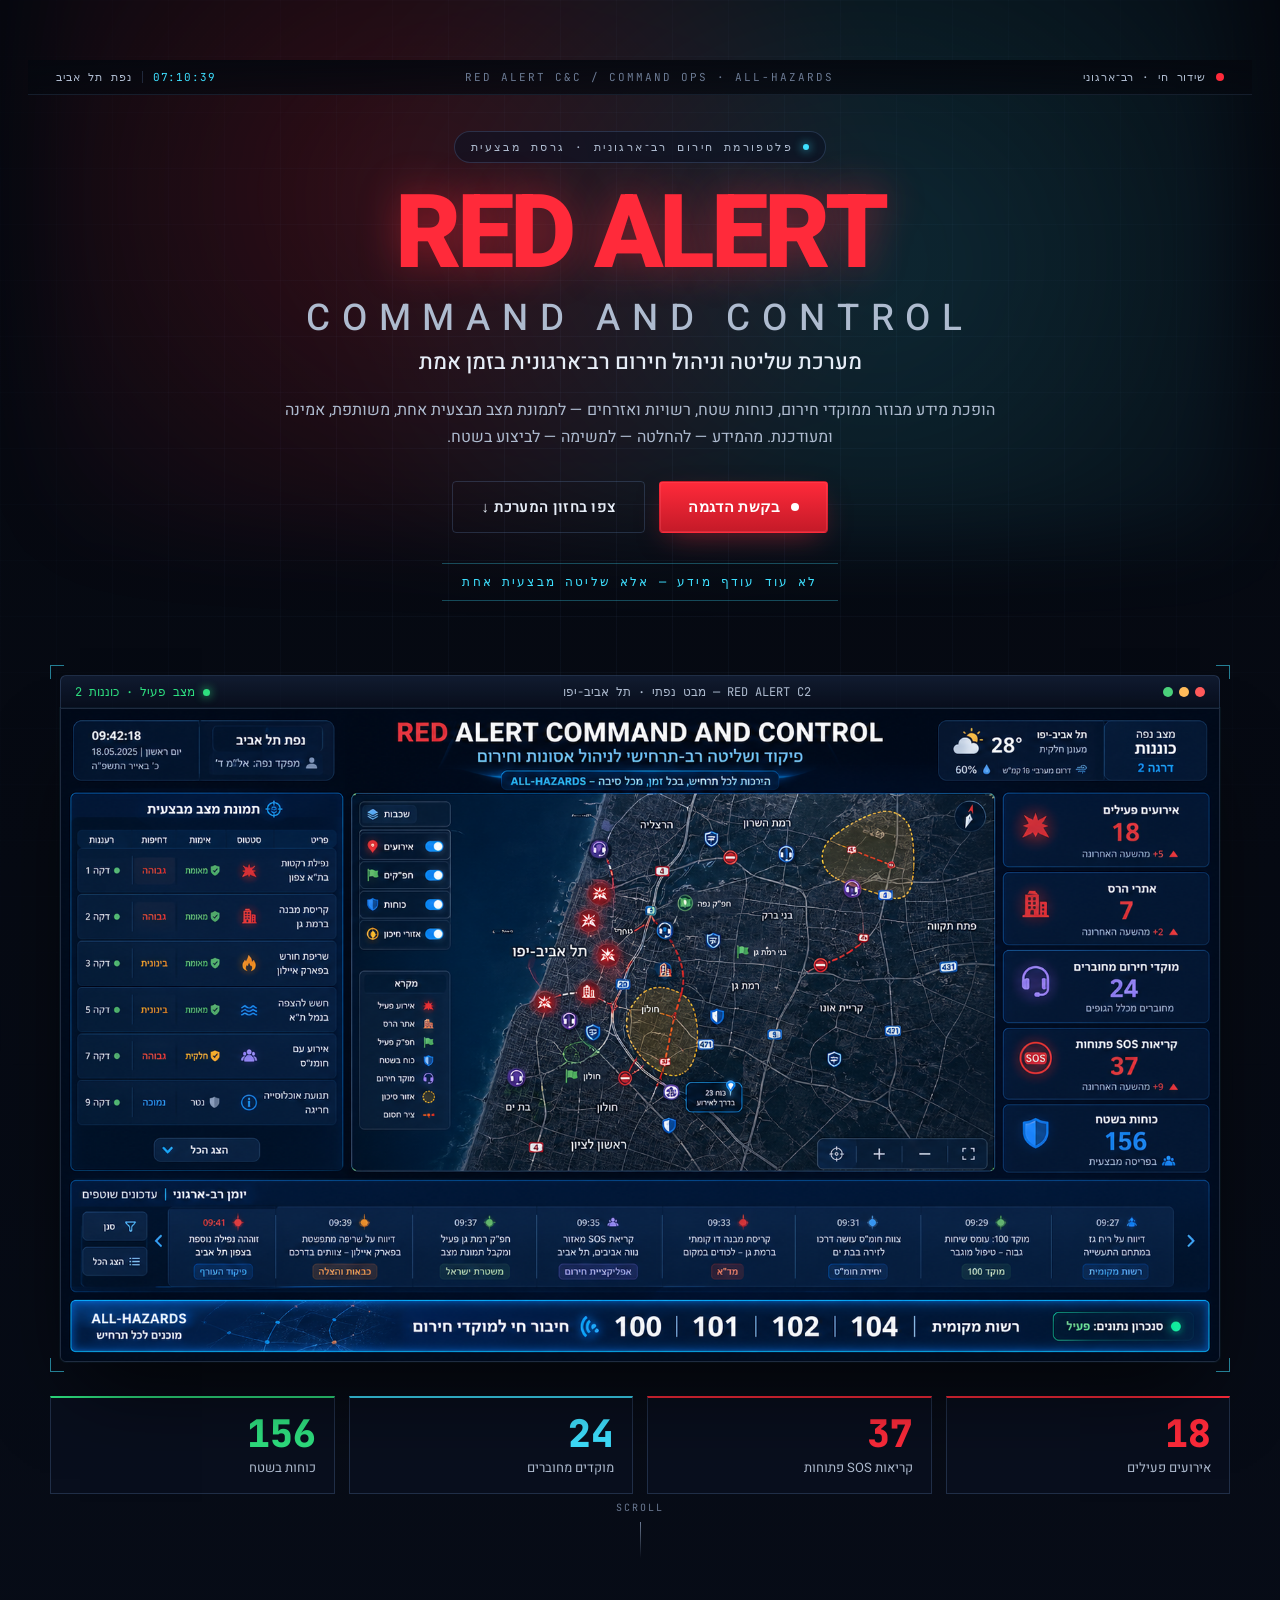
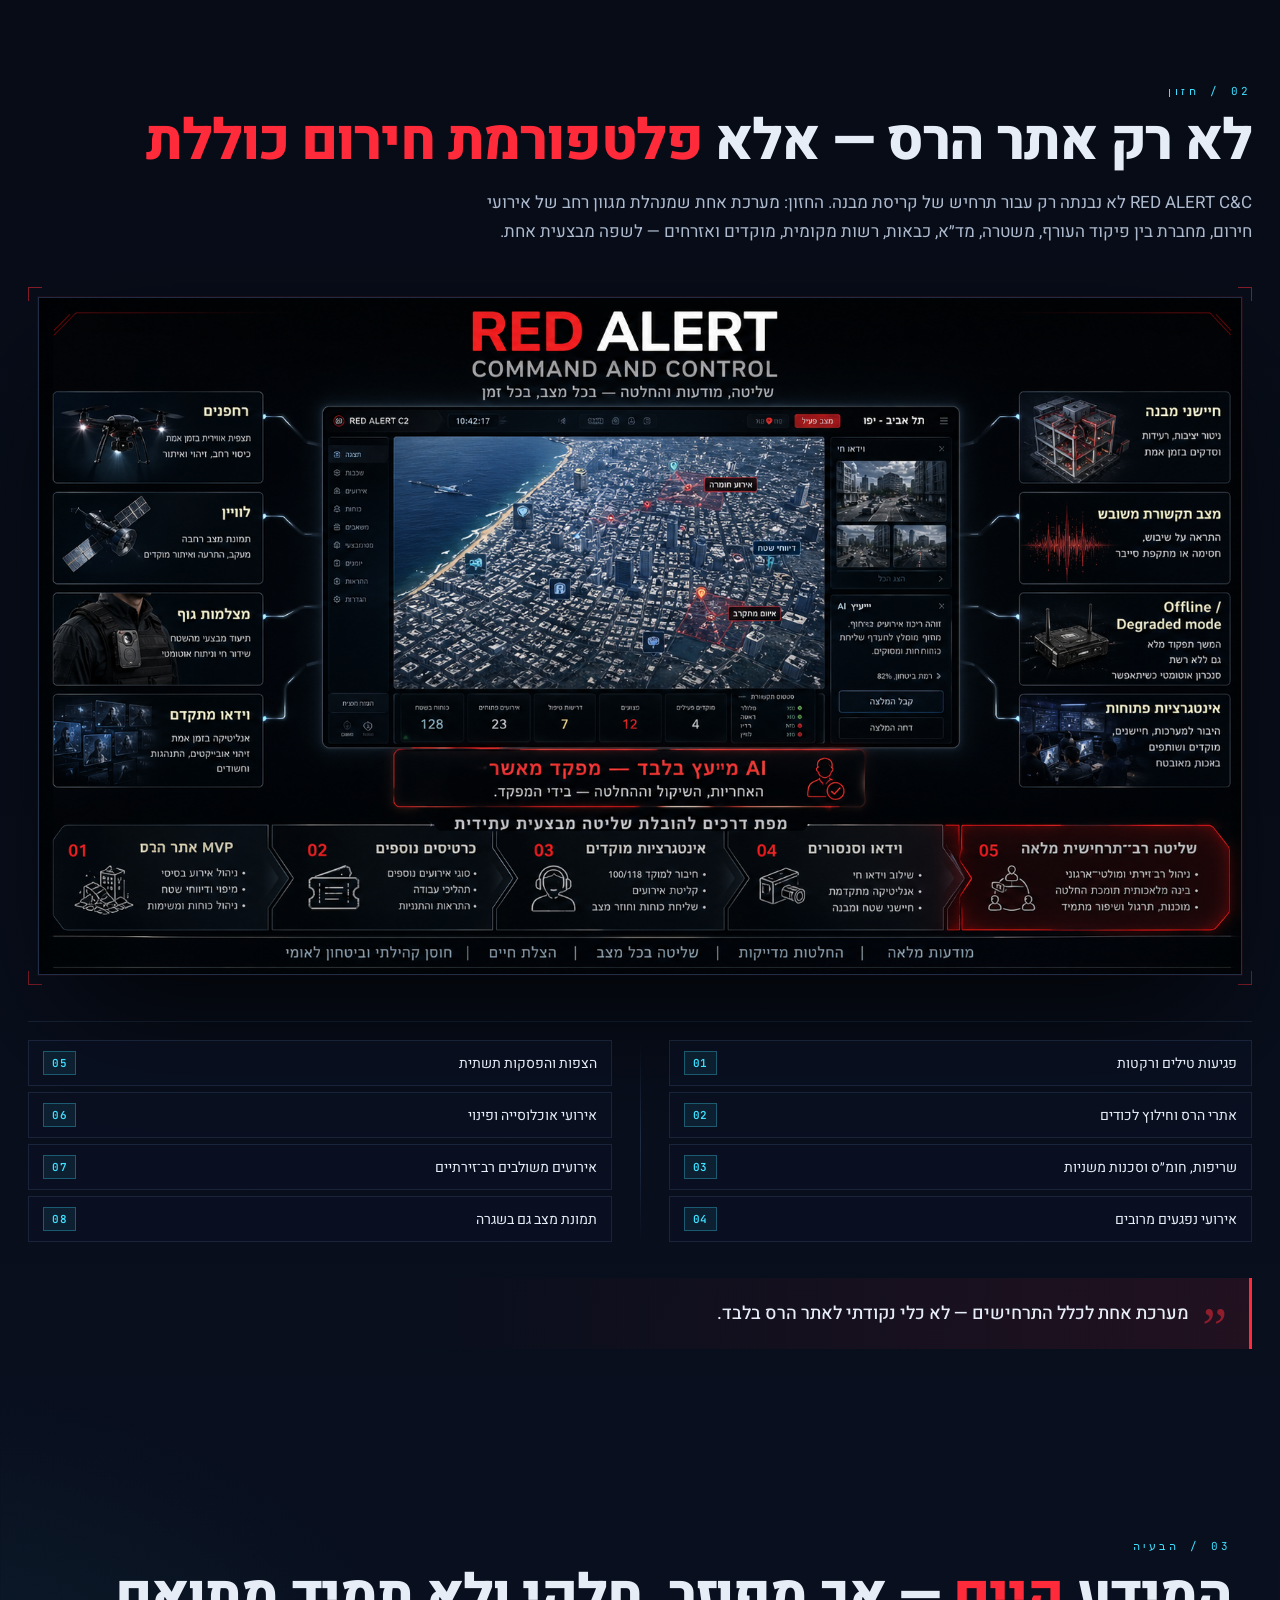
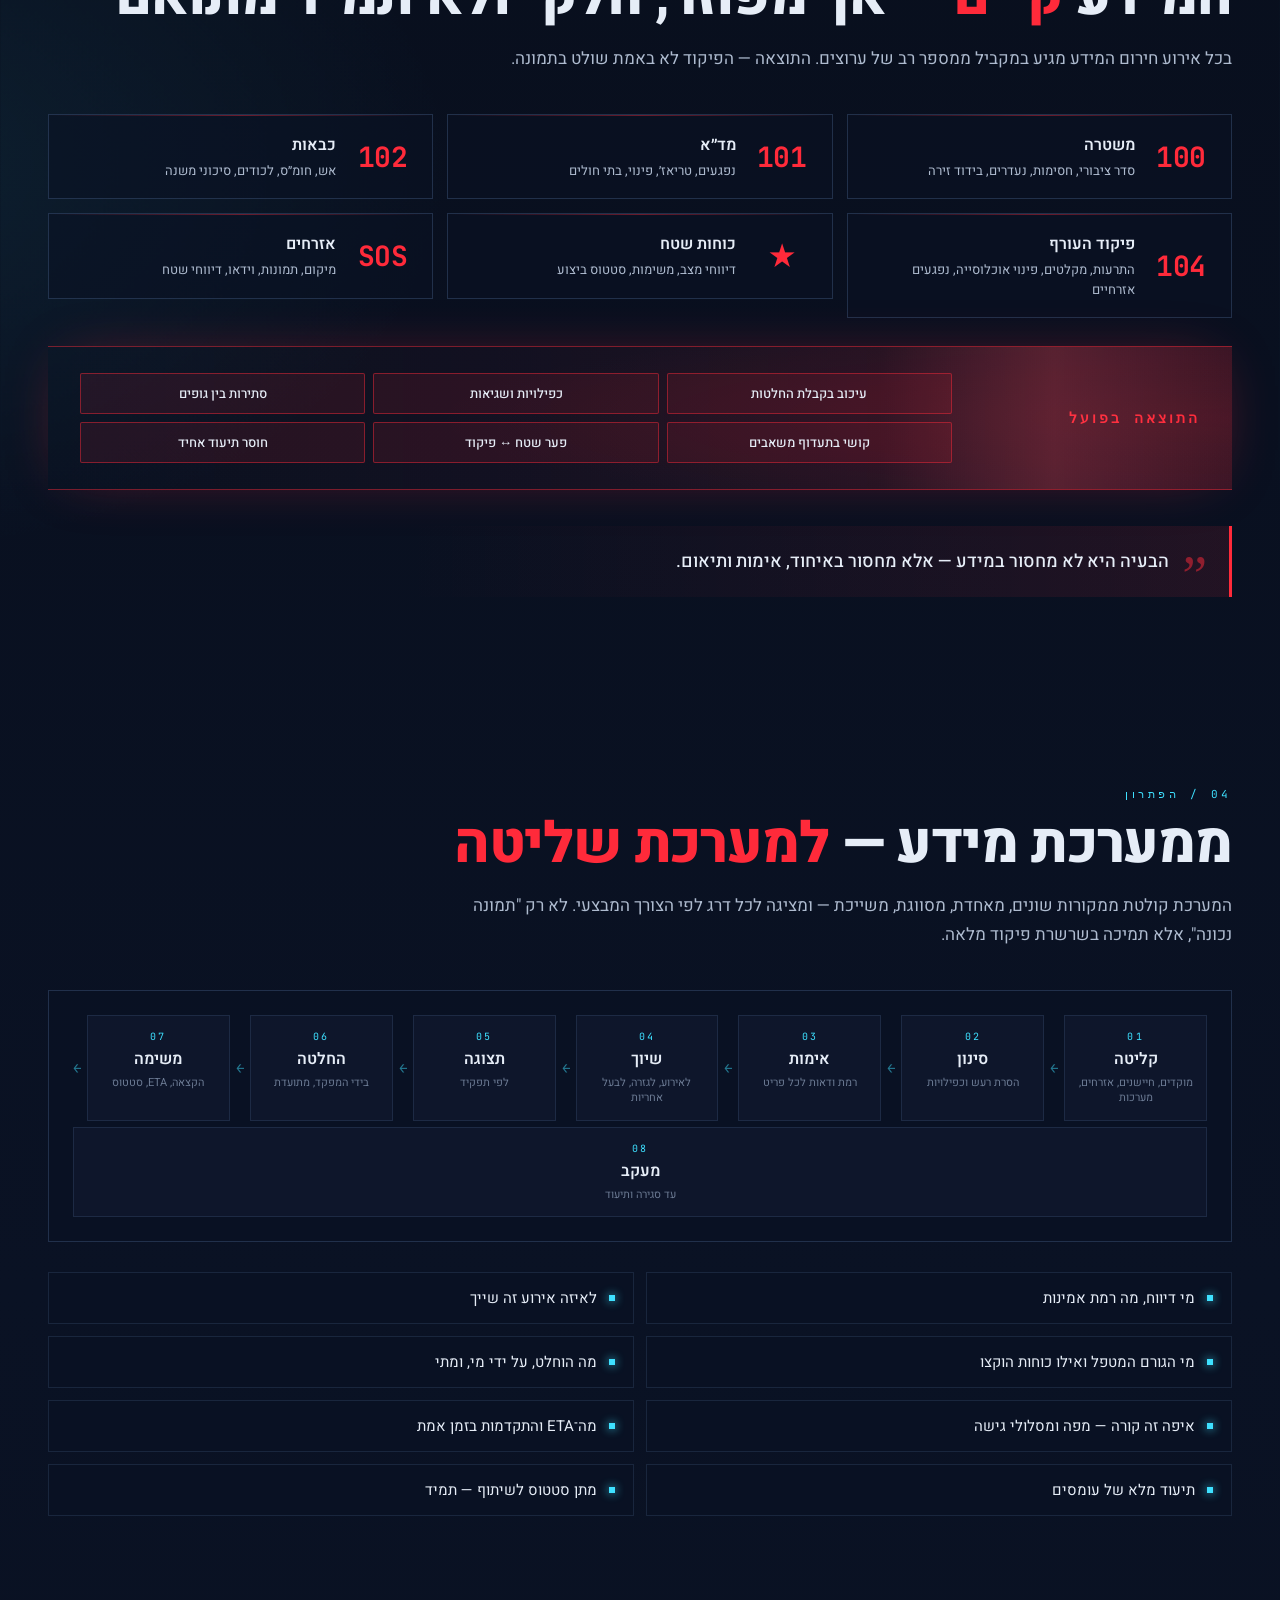
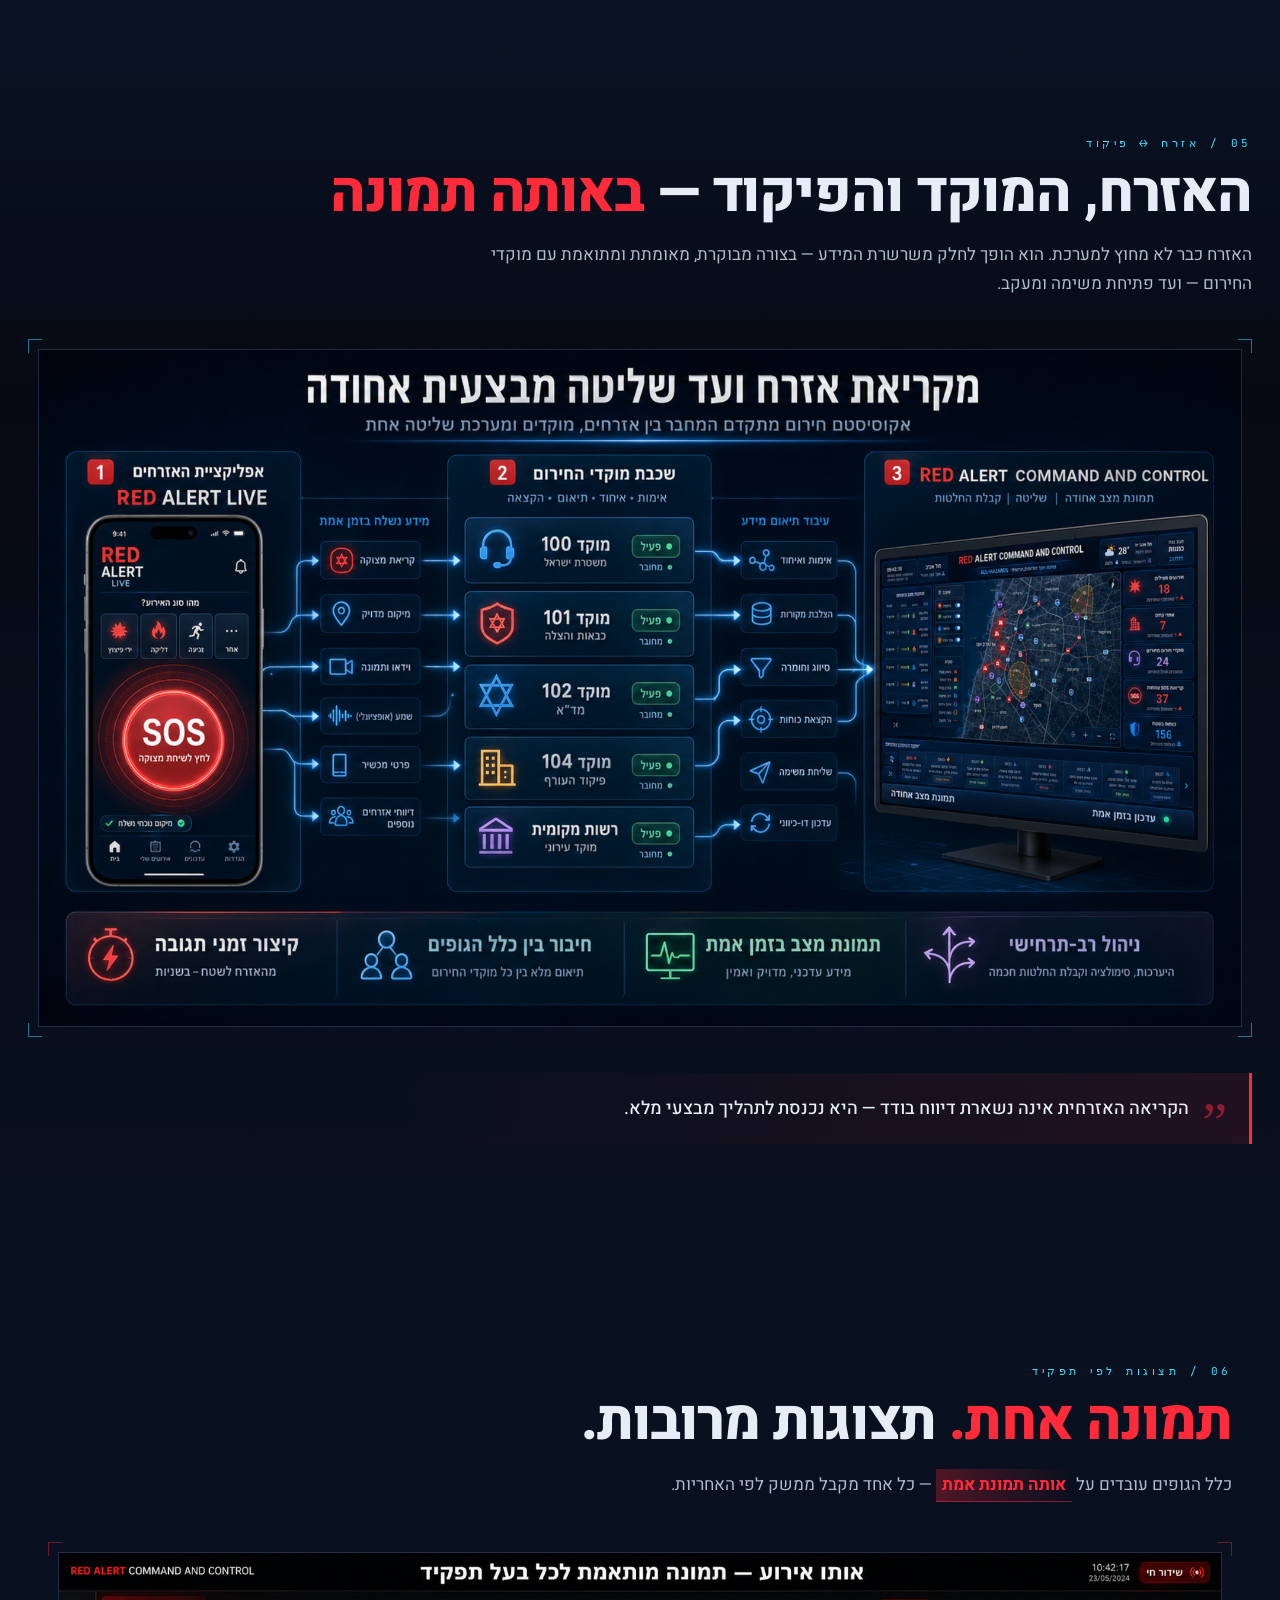
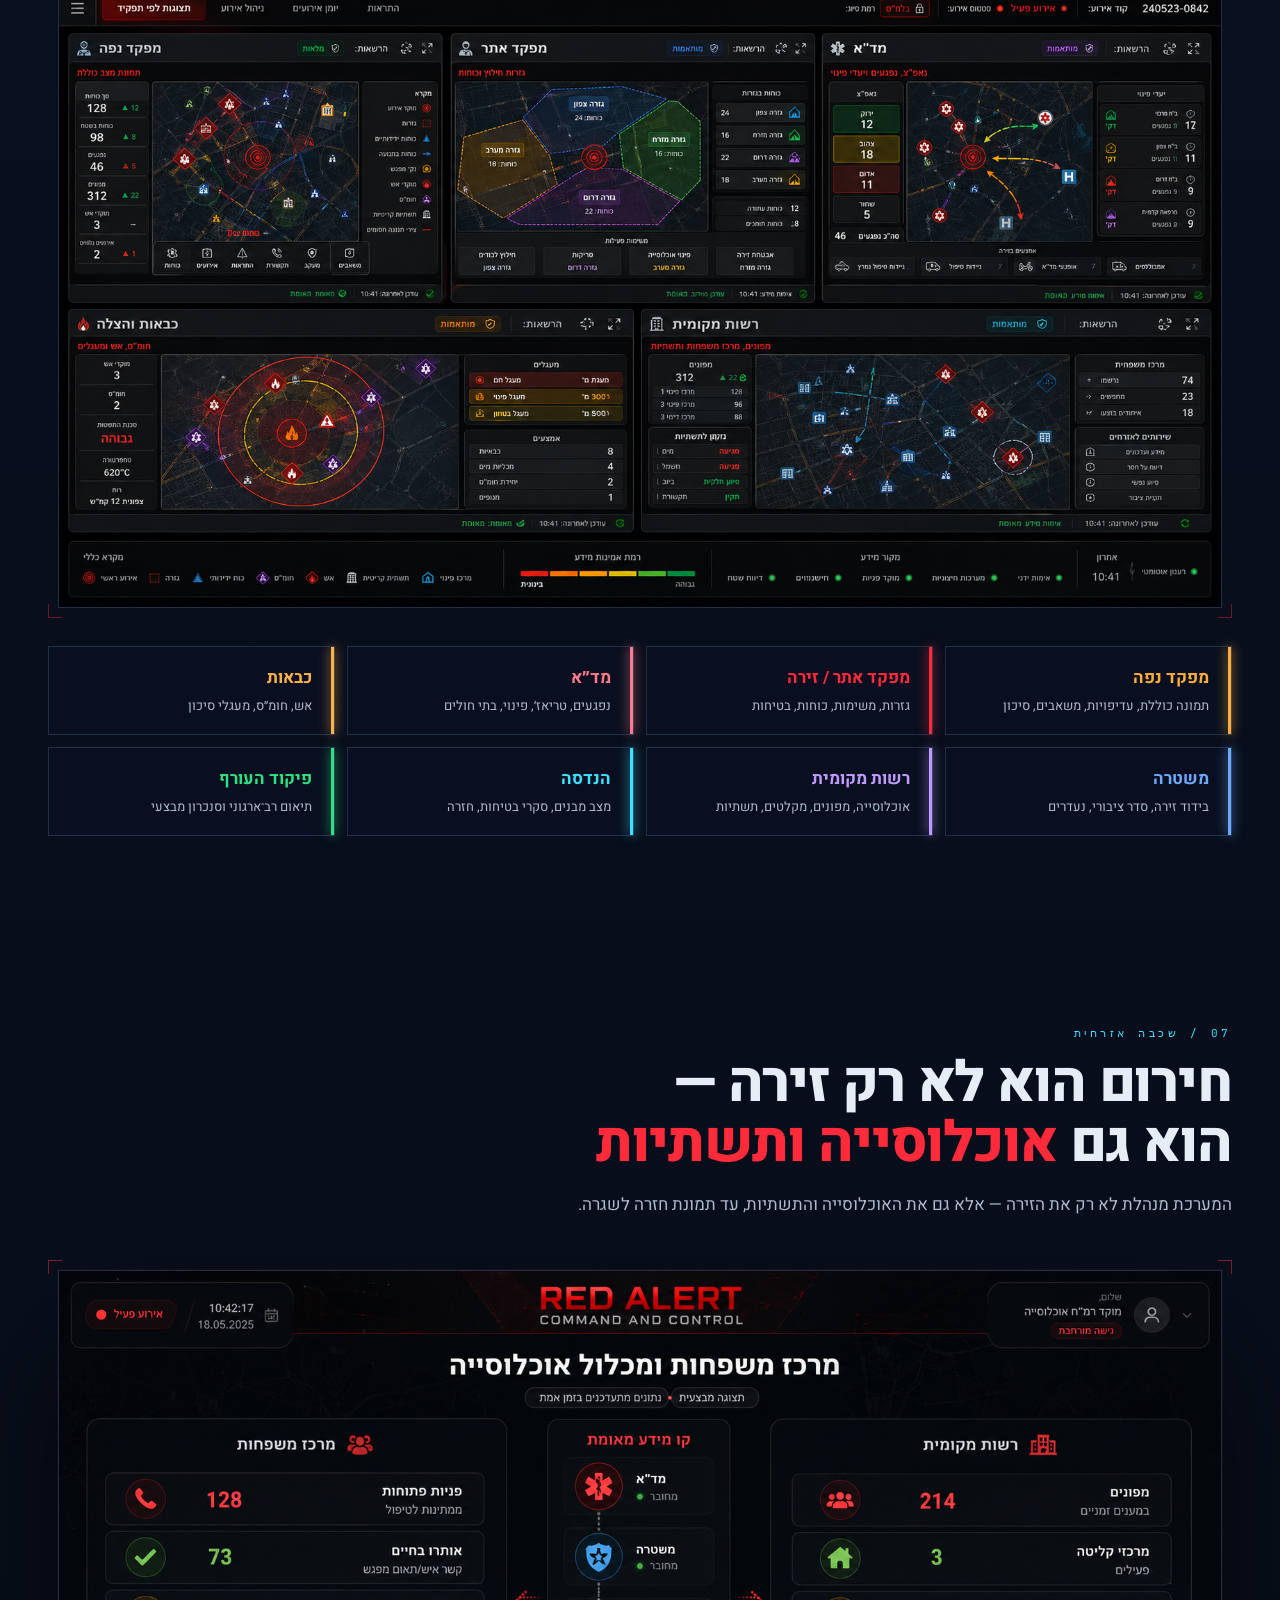
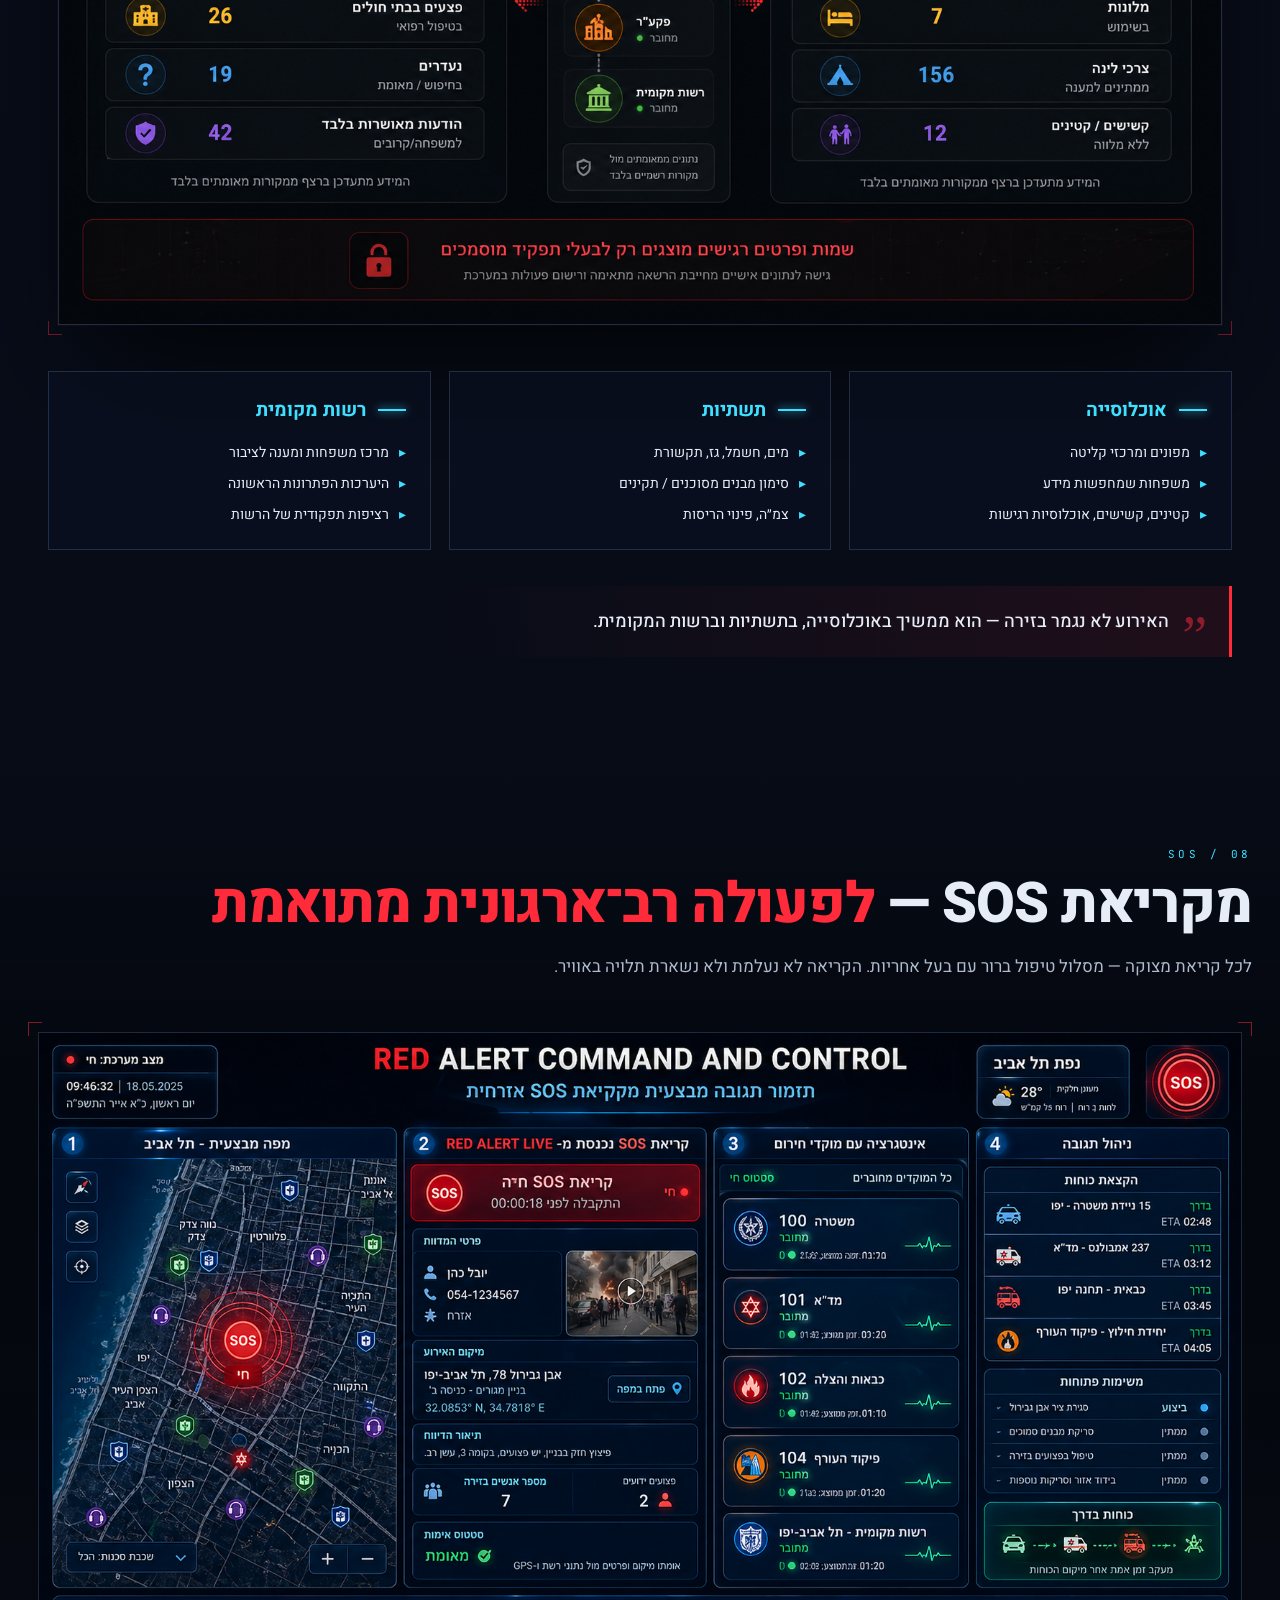
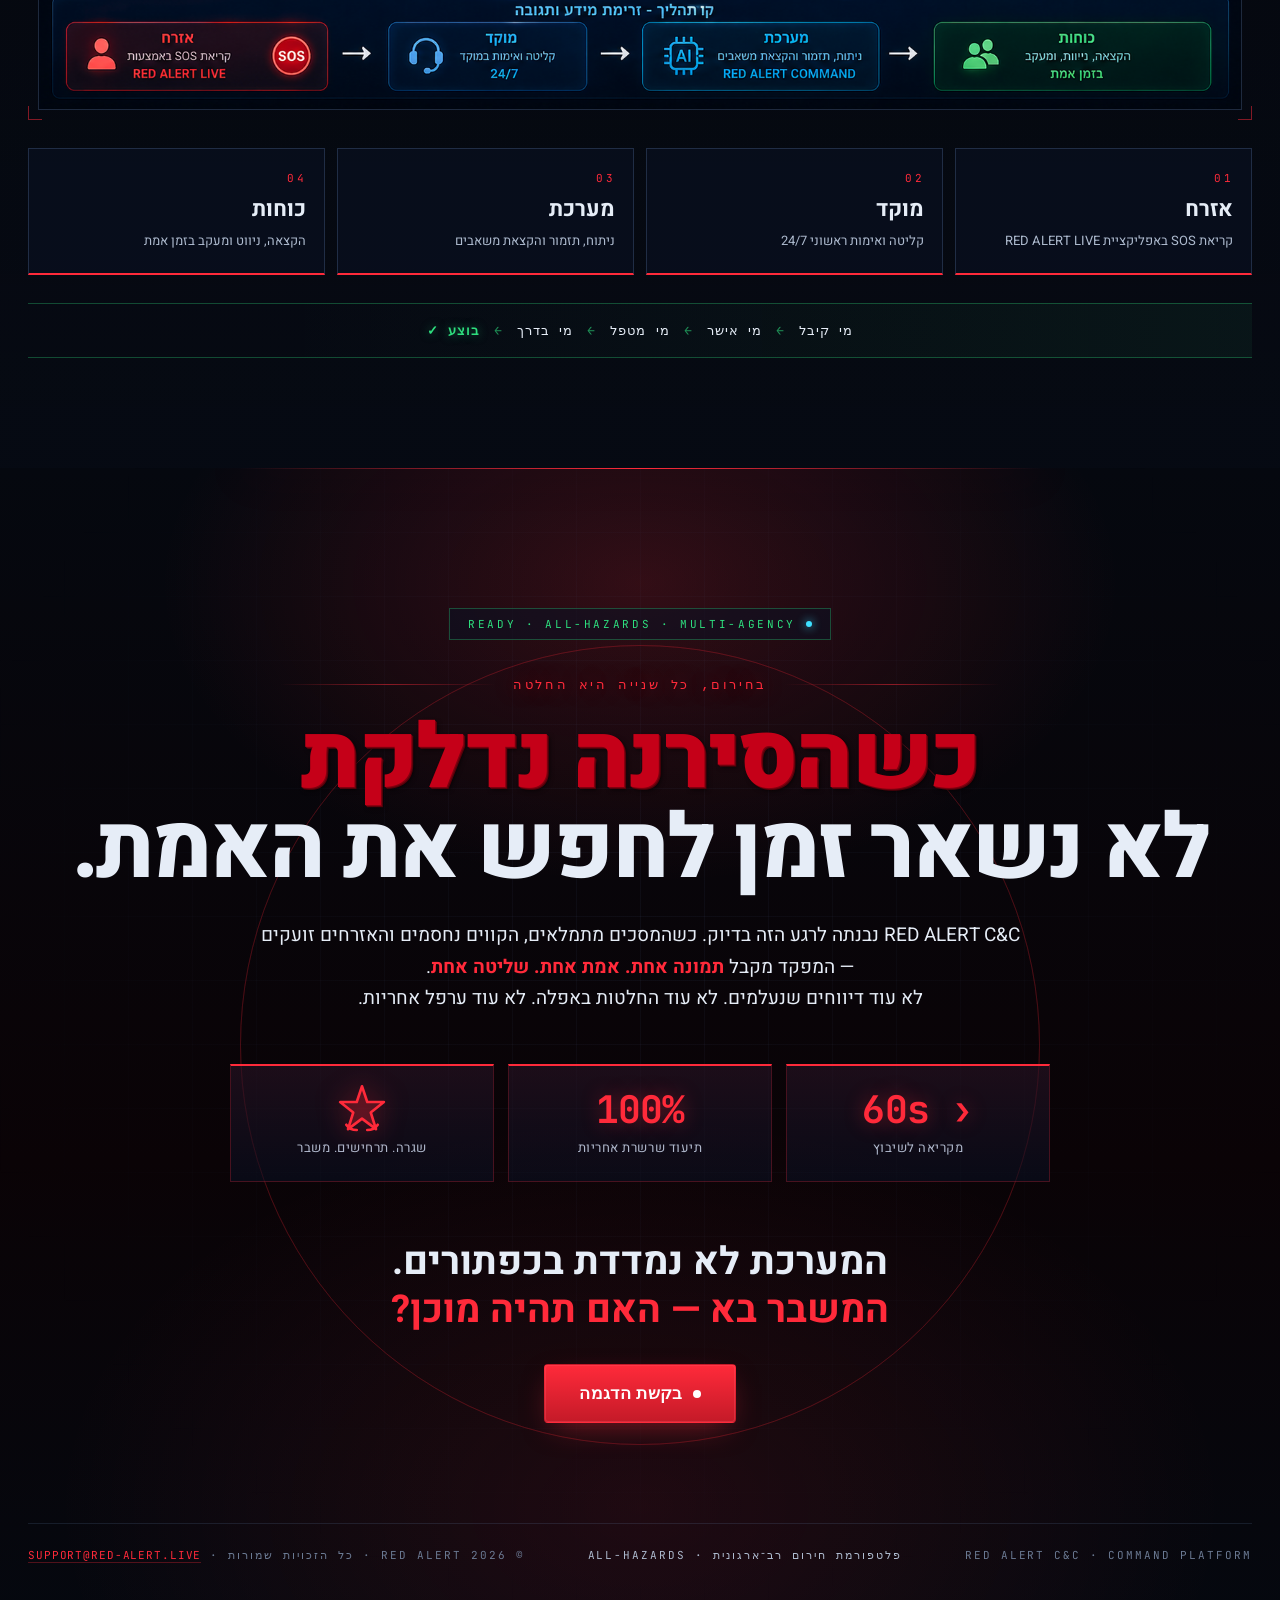
==== red-alert-c2/index.html @ 1e0aae11 "Add RED ALERT C&C landing page at /red-alert-c2/ 10-section dark/cyber landing for the multi-agency " ====
<!doctype html>
<html lang="he" dir="rtl">
<head>
  <meta charset="utf-8"/>
  <meta name="viewport" content="width=device-width, initial-scale=1"/>
  <title>RED ALERT C&C — מערכת שליטה וניהול חירום רב־ארגונית</title>

  <link rel="preconnect" href="https://fonts.googleapis.com"/>
  <link rel="preconnect" href="https://fonts.gstatic.com" crossorigin/>
  <link href="https://fonts.googleapis.com/css2?family=Heebo:wght@300;400;500;600;700;800;900&family=JetBrains+Mono:wght@400;500;600&display=swap" rel="stylesheet"/>

  <style>
    :root {
      --bg-a: #05080f;
      --bg-b: #0a1224;
      --bg-c: #0d1830;
      --ink: #e6edf7;
      --ink-2: #aebbcf;
      --ink-3: #6b7a93;
      --line: rgba(120, 160, 220, 0.14);
      --line-2: rgba(120, 160, 220, 0.22);
      --red: #ff2a3a;
      --red-soft: #ff5a6a;
      --cyan: #3ee0ff;
      --green: #2ee07f;
      --orange: #ffae3a;
      --panel: rgba(10, 18, 36, 0.55);
      --panel-2: rgba(8, 14, 28, 0.75);
    }

    * { box-sizing: border-box; }

    html, body {
      margin: 0;
      padding: 0;
      background: var(--bg-a);
      color: var(--ink);
      font-family: "Heebo", "Assistant", -apple-system, BlinkMacSystemFont, sans-serif;
      font-feature-settings: "kern" 1;
      -webkit-font-smoothing: antialiased;
      text-rendering: optimizeLegibility;
    }

    body {
      background:
        radial-gradient(1200px 700px at 80% -10%, rgba(255, 42, 58, 0.10), transparent 60%),
        radial-gradient(900px 600px at -10% 30%, rgba(62, 224, 255, 0.08), transparent 65%),
        linear-gradient(180deg, var(--bg-a), var(--bg-b) 40%, var(--bg-a));
      min-height: 100vh;
      overflow-x: hidden;
    }

    img { max-width: 100%; display: block; }
    a { color: inherit; text-decoration: none; }

    /* Reveal-on-scroll */
    .fade-in {
      opacity: 0;
      transform: translateY(18px);
      transition: opacity 700ms ease, transform 700ms cubic-bezier(.2,.7,.2,1);
      transition-delay: var(--delay, 0ms);
    }
    .fade-in.visible {
      opacity: 1;
      transform: translateY(0);
    }

    /* Corner frames */
    .corner-frame { position: relative; padding: 10px; }
    .corner-frame > .cf { position: absolute; width: 14px; height: 14px; border-style: solid; border-color: var(--cf-color, var(--cyan)); }
    .corner-frame > .cf.tr { top: 0; right: 0; border-width: 1px 1px 0 0; }
    .corner-frame > .cf.tl { top: 0; left: 0; border-width: 1px 0 0 1px; }
    .corner-frame > .cf.br { bottom: 0; right: 0; border-width: 0 1px 1px 0; }
    .corner-frame > .cf.bl { bottom: 0; left: 0; border-width: 0 0 1px 1px; }

    /* Topbar */
    .topbar {
      position: sticky;
      top: 0;
      z-index: 50;
      display: flex;
      align-items: center;
      justify-content: space-between;
      padding: 10px 28px;
      font-family: "JetBrains Mono", ui-monospace, monospace;
      font-size: 11px;
      letter-spacing: 0.08em;
      text-transform: uppercase;
      color: var(--ink-2);
      background: linear-gradient(180deg, rgba(5, 8, 15, 0.92), rgba(5, 8, 15, 0.7));
      border-bottom: 1px solid var(--line);
      backdrop-filter: blur(8px);
    }
    .topbar-left, .topbar-right { display: flex; align-items: center; gap: 10px; }
    .topbar-mid { color: var(--ink-3); letter-spacing: 0.18em; }
    .topbar-pulse {
      width: 8px; height: 8px; border-radius: 50%;
      background: var(--red);
      box-shadow: 0 0 0 0 rgba(255, 42, 58, 0.7);
      animation: pulse 1.6s infinite;
    }
    .sep { width: 1px; height: 12px; background: var(--line-2); display: inline-block; }
    @keyframes pulse {
      0%   { box-shadow: 0 0 0 0 rgba(255, 42, 58, 0.7); }
      70%  { box-shadow: 0 0 0 10px rgba(255, 42, 58, 0); }
      100% { box-shadow: 0 0 0 0 rgba(255, 42, 58, 0); }
    }

    /* Hero */
    .hero {
      position: relative;
      padding: 60px 28px 80px;
      overflow: hidden;
      isolation: isolate;
    }
    .hero-grid {
      position: absolute; inset: 0;
      background-image:
        linear-gradient(rgba(120,160,220,0.06) 1px, transparent 1px),
        linear-gradient(90deg, rgba(120,160,220,0.06) 1px, transparent 1px);
      background-size: 56px 56px;
      mask-image: radial-gradient(circle at 50% 30%, black, transparent 70%);
      -webkit-mask-image: radial-gradient(circle at 50% 30%, black, transparent 70%);
      z-index: -1;
    }
    .hero-glow {
      position: absolute;
      top: -10%; left: 50%; transform: translateX(-50%);
      width: 1200px; height: 700px;
      background:
        radial-gradient(circle at 30% 50%, rgba(255, 42, 58, 0.18), transparent 55%),
        radial-gradient(circle at 70% 60%, rgba(62, 224, 255, 0.15), transparent 60%);
      filter: blur(40px);
      z-index: -1;
      pointer-events: none;
    }
    .hero-inner {
      max-width: 1240px;
      margin: 0 auto;
      text-align: center;
      padding-top: 36px;
    }

    .eyebrow {
      display: inline-flex; align-items: center; gap: 10px;
      font-family: "JetBrains Mono", monospace;
      font-size: 11px;
      letter-spacing: 0.22em;
      text-transform: uppercase;
      color: var(--ink-2);
      background: var(--panel);
      border: 1px solid var(--line-2);
      border-radius: 999px;
      padding: 8px 16px;
    }
    .eyebrow-dot {
      width: 6px; height: 6px; border-radius: 50%;
      background: var(--cyan);
      box-shadow: 0 0 10px var(--cyan);
    }

    .hero-title {
      font-size: clamp(48px, 8vw, 116px);
      line-height: 0.98;
      font-weight: 800;
      letter-spacing: -0.02em;
      margin: 22px 0 10px;
      font-family: "Heebo", sans-serif;
    }
    .hero-title-red {
      color: var(--red);
      text-shadow: 0 0 40px rgba(255, 42, 58, 0.45);
      letter-spacing: -0.04em;
    }
    .hero-title-line {
      display: block;
      font-size: 0.36em;
      letter-spacing: 0.32em;
      font-weight: 500;
      color: var(--ink-2);
      margin-top: 16px;
    }

    .hero-sub {
      font-size: clamp(18px, 1.7vw, 26px);
      color: var(--ink);
      font-weight: 500;
      margin: 8px auto 0;
      max-width: 820px;
      line-height: 1.45;
    }
    .hero-lede {
      font-size: 16px;
      color: var(--ink-2);
      margin: 18px auto 0;
      max-width: 760px;
      line-height: 1.7;
    }

    .hero-cta { display: flex; gap: 14px; justify-content: center; margin-top: 30px; flex-wrap: wrap; }

    .btn {
      position: relative;
      display: inline-flex;
      align-items: center;
      gap: 10px;
      padding: 14px 28px;
      border-radius: 4px;
      font-weight: 600;
      font-size: 15px;
      letter-spacing: 0.02em;
      cursor: pointer;
      transition: transform .15s ease, box-shadow .2s ease, background .2s;
      border: 1px solid transparent;
      overflow: hidden;
    }
    .btn:hover { transform: translateY(-1px); }
    .btn-lg { padding: 18px 34px; font-size: 17px; }

    .btn-red {
      background: linear-gradient(180deg, var(--red), #c41a28);
      color: white;
      box-shadow: 0 0 0 1px rgba(255,90,106,0.3) inset, 0 10px 30px -10px rgba(255,42,58,0.5);
    }
    .btn-red:hover { box-shadow: 0 0 0 1px rgba(255,90,106,0.5) inset, 0 16px 40px -10px rgba(255,42,58,0.7); }
    .btn-pulse {
      width: 8px; height: 8px; border-radius: 50%;
      background: white;
      box-shadow: 0 0 0 0 rgba(255, 255, 255, 0.7);
      animation: pulse-w 1.6s infinite;
    }
    @keyframes pulse-w {
      0%   { box-shadow: 0 0 0 0 rgba(255,255,255,0.7); }
      70%  { box-shadow: 0 0 0 8px rgba(255,255,255,0); }
      100% { box-shadow: 0 0 0 0 rgba(255,255,255,0); }
    }

    .btn-ghost { background: transparent; color: var(--ink); border-color: var(--line-2); }
    .btn-ghost:hover { background: rgba(120,160,220,0.06); }

    .hero-tag {
      margin: 30px auto 0;
      display: inline-block;
      font-family: "JetBrains Mono", monospace;
      font-size: 12px;
      letter-spacing: 0.18em;
      text-transform: uppercase;
      color: var(--cyan);
      border-top: 1px solid rgba(62,224,255,0.3);
      border-bottom: 1px solid rgba(62,224,255,0.3);
      padding: 10px 20px;
    }

    .hero-mock { margin: 64px auto 0; max-width: 1180px; }
    .hero-mock-chrome {
      display: flex; align-items: center; gap: 16px;
      padding: 8px 14px;
      background: linear-gradient(180deg, rgba(20,32,56,0.8), rgba(10,18,36,0.6));
      border: 1px solid var(--line-2);
      border-bottom: none;
      border-radius: 6px 6px 0 0;
      font-family: "JetBrains Mono", monospace;
      font-size: 12px;
      color: var(--ink-2);
    }
    .chrome-dots { display: flex; gap: 6px; }
    .chrome-dots i { width: 10px; height: 10px; border-radius: 50%; background: rgba(255,255,255,0.15); display: block; }
    .chrome-dots i:first-child { background: #ff5a5a; }
    .chrome-dots i:nth-child(2) { background: #ffbb5a; }
    .chrome-dots i:last-child { background: #4ad07a; }
    .chrome-title { flex: 1; }
    .chrome-status {
      display: inline-flex; align-items: center; gap: 8px;
      color: var(--green);
    }
    .chrome-status .status-dot {
      width: 7px; height: 7px; border-radius: 50%;
      background: var(--green);
      box-shadow: 0 0 10px var(--green);
    }

    .hero-mock-img {
      width: 100%;
      display: block;
      border: 1px solid var(--line-2);
      border-radius: 0 0 6px 6px;
      box-shadow: 0 40px 80px -20px rgba(0,0,0,0.7), 0 0 0 1px rgba(62,224,255,0.05);
    }

    .hero-stats {
      margin-top: 24px;
      display: grid;
      grid-template-columns: repeat(4, 1fr);
      gap: 14px;
    }
    .stat {
      background: var(--panel);
      border: 1px solid var(--line-2);
      border-top: 2px solid var(--c);
      padding: 16px 18px;
      text-align: right;
    }
    .stat-n {
      font-size: 38px;
      font-weight: 800;
      color: var(--c);
      line-height: 1;
      font-family: "JetBrains Mono", monospace;
    }
    .stat-l { font-size: 13px; color: var(--ink-2); margin-top: 6px; }

    .scroll-cue {
      position: absolute; bottom: 16px; left: 50%; transform: translateX(-50%);
      display: flex; flex-direction: column; align-items: center; gap: 8px;
      font-family: "JetBrains Mono", monospace;
      font-size: 10px;
      color: var(--ink-3);
      letter-spacing: 0.2em;
      text-transform: uppercase;
    }
    .scroll-cue-line {
      width: 1px; height: 36px;
      background: linear-gradient(180deg, var(--ink-3), transparent);
      animation: line-pulse 2s ease infinite;
    }
    @keyframes line-pulse {
      0%, 100% { opacity: 0.3; }
      50% { opacity: 1; }
    }

    /* Sections */
    .section {
      position: relative;
      padding: 110px 28px;
      max-width: 1240px;
      margin: 0 auto;
    }
    .section-tight { padding: 80px 28px; }
    .section-dark {
      background: linear-gradient(180deg, transparent, rgba(0,0,0,0.4) 30%, transparent);
      max-width: none;
      padding-left: max(28px, calc((100vw - 1240px) / 2));
      padding-right: max(28px, calc((100vw - 1240px) / 2));
    }

    .section-num {
      font-family: "JetBrains Mono", monospace;
      font-size: 11px;
      letter-spacing: 0.32em;
      text-transform: uppercase;
      color: var(--cyan);
      margin-bottom: 14px;
    }
    .section-title {
      font-size: clamp(32px, 4.4vw, 60px);
      line-height: 1.05;
      font-weight: 800;
      letter-spacing: -0.02em;
      margin: 0 0 18px;
      text-wrap: balance;
    }
    .hl-red { color: var(--red); }
    .hl-cyan { color: var(--cyan); }

    .hl-sweep {
      position: relative;
      display: inline-block;
      font-weight: 700;
      color: var(--red);
      padding: 2px 6px;
      isolation: isolate;
    }
    .hl-sweep::before {
      content: "";
      position: absolute;
      inset: 0;
      background: linear-gradient(90deg,
        rgba(255,42,58,0) 0%,
        rgba(255,42,58,0.18) 30%,
        rgba(255,42,58,0.32) 50%,
        rgba(255,42,58,0.18) 70%,
        rgba(255,42,58,0) 100%);
      background-size: 220% 100%;
      background-position: 100% 0;
      animation: hl-sweep 3.6s ease-in-out infinite;
      z-index: -1;
      border-bottom: 1px solid rgba(255,42,58,0.5);
    }
    @keyframes hl-sweep {
      0%   { background-position: 100% 0; }
      50%  { background-position: -100% 0; }
      100% { background-position: 100% 0; }
    }

    .section-lede {
      font-size: 17px;
      color: var(--ink-2);
      line-height: 1.7;
      max-width: 780px;
      margin: 0 0 40px;
    }
    .section-lede-oneline {
      max-width: none;
      white-space: nowrap;
      overflow: hidden;
      text-overflow: ellipsis;
      font-size: clamp(13px, 1.5vw, 17px);
    }

    /* Quote bar */
    .quote-bar {
      margin-top: 36px;
      padding: 22px 60px 22px 28px;
      background: linear-gradient(-90deg, rgba(255,42,58,0.10), transparent 70%);
      border-right: 3px solid var(--red);
      font-size: 18px;
      line-height: 1.5;
      color: var(--ink);
      font-weight: 500;
      position: relative;
      text-wrap: balance;
    }
    .quote-mark {
      position: absolute;
      right: 22px;
      top: 8px;
      font-size: 56px;
      color: var(--red);
      opacity: 0.5;
      font-family: serif;
    }

    /* Vision */
    .section-vision { max-width: 1480px; }
    .vision-hero { margin: 16px auto 36px; }
    .vision-hero-img {
      width: 100%;
      display: block;
      box-shadow: 0 60px 120px -30px rgba(0,0,0,0.85), 0 0 0 1px rgba(255,42,58,0.08);
    }
    .vision-below {
      display: grid;
      grid-template-columns: 1fr 1px 1fr;
      gap: 14px 28px;
      margin-top: 20px;
      padding: 18px 0 0;
      border-top: 1px solid var(--line);
    }
    .vision-below-col { display: flex; flex-direction: column; gap: 6px; }
    .vision-below-divider {
      background: linear-gradient(180deg, transparent, var(--line-2), transparent);
      width: 1px;
    }
    @media (max-width: 720px) {
      .vision-below { grid-template-columns: 1fr; }
      .vision-below-divider { display: none; }
    }
    .vision-row {
      display: flex; align-items: center; gap: 12px;
      padding: 10px 14px;
      background: var(--panel);
      border: 1px solid var(--line);
      transition: border-color .2s, background .2s;
      flex-direction: row-reverse;
      position: relative;
    }
    .vision-row:hover { border-color: rgba(62,224,255,0.35); background: rgba(62,224,255,0.04); }
    .vision-row-num {
      font-family: "JetBrains Mono", monospace;
      font-size: 11px;
      font-weight: 600;
      color: var(--cyan);
      letter-spacing: 0.06em;
      background: rgba(62,224,255,0.08);
      border: 1px solid rgba(62,224,255,0.3);
      padding: 4px 8px;
      min-width: 32px;
      text-align: center;
      flex-shrink: 0;
    }
    .vision-row-text {
      font-size: 14px; color: var(--ink);
      flex: 1;
      text-align: right;
      line-height: 1.4;
    }

    .responsive-img {
      width: 100%; display: block;
      border: 1px solid var(--line-2);
      filter: saturate(1.05);
    }

    /* Problem */
    .problem-grid {
      display: grid;
      grid-template-columns: repeat(3, 1fr);
      gap: 14px;
      margin-bottom: 28px;
    }
    .channel-card {
      position: relative;
      display: flex; align-items: center; gap: 16px;
      padding: 18px 20px;
      background: var(--panel);
      border: 1px solid var(--line-2);
      overflow: hidden;
    }
    .channel-num {
      font-family: "JetBrains Mono", monospace;
      font-size: 28px;
      font-weight: 700;
      color: var(--red);
      min-width: 60px;
      text-align: center;
      letter-spacing: -0.02em;
    }
    .channel-meta { flex: 1; }
    .channel-t { font-weight: 600; font-size: 16px; }
    .channel-d { font-size: 13px; color: var(--ink-2); margin-top: 4px; line-height: 1.5; }
    .channel-bar {
      position: absolute;
      inset: 0 0 auto 0;
      height: 1px;
      background: linear-gradient(90deg, transparent, var(--red), transparent);
      opacity: 0.4;
    }

    .pain-strip {
      display: grid;
      grid-template-columns: minmax(180px, 220px) 1fr;
      align-items: center;
      gap: 28px;
      padding: 26px 32px;
      background:
        linear-gradient(-90deg, rgba(255,42,58,0.18), rgba(255,42,58,0.04) 60%, transparent),
        radial-gradient(800px 100px at 100% 50%, rgba(255,42,58,0.10), transparent);
      border-top: 1px solid rgba(255,42,58,0.45);
      border-bottom: 1px solid rgba(255,42,58,0.45);
      position: relative;
      overflow: hidden;
      box-shadow: 0 0 60px -20px rgba(255,42,58,0.4);
    }
    @media (max-width: 720px) {
      .pain-strip { grid-template-columns: 1fr; gap: 14px; padding: 20px; }
    }
    .pain-strip::before {
      content: "";
      position: absolute;
      top: 0; bottom: 0;
      width: 30%;
      background: linear-gradient(90deg, transparent, rgba(255,90,106,0.18), transparent);
      animation: pain-shine 5s linear infinite;
      pointer-events: none;
    }
    @keyframes pain-shine {
      0%   { transform: translateX(-120%); }
      100% { transform: translateX(420%); }
    }
    .pain-strip-label {
      font-family: "JetBrains Mono", monospace;
      font-size: 14px;
      letter-spacing: 0.22em;
      text-transform: uppercase;
      color: var(--red);
      font-weight: 600;
    }
    .pain-strip-list {
      display: grid;
      grid-template-columns: repeat(3, 1fr);
      gap: 8px;
    }
    @media (max-width: 900px) { .pain-strip-list { grid-template-columns: repeat(2, 1fr); } }
    @media (max-width: 540px) { .pain-strip-list { grid-template-columns: 1fr; } }
    .pain-chip {
      padding: 10px 14px;
      background: rgba(255,42,58,0.10);
      border: 1px solid rgba(255,42,58,0.45);
      font-size: 13px;
      font-weight: 500;
      color: var(--ink);
      border-radius: 2px;
      transition: background .2s, border-color .2s, transform .2s;
      position: relative;
      text-align: center;
      white-space: nowrap;
      overflow: hidden;
      text-overflow: ellipsis;
    }
    .pain-chip:hover {
      background: rgba(255,42,58,0.20);
      border-color: rgba(255,42,58,0.8);
      transform: translateY(-2px);
    }

    /* Pipeline */
    .pipeline {
      display: flex; align-items: stretch; gap: 6px;
      flex-wrap: wrap;
      padding: 24px;
      background: var(--panel);
      border: 1px solid var(--line-2);
      margin-bottom: 30px;
    }
    .pipe-step {
      flex: 1; min-width: 130px;
      padding: 14px 12px;
      background: rgba(120,160,220,0.04);
      border: 1px solid var(--line);
      text-align: center;
      position: relative;
    }
    .pipe-step-i {
      font-family: "JetBrains Mono", monospace;
      font-size: 10px;
      color: var(--cyan);
      letter-spacing: 0.22em;
    }
    .pipe-step-t { font-size: 16px; font-weight: 600; margin-top: 4px; }
    .pipe-step-d { font-size: 11px; color: var(--ink-3); margin-top: 4px; line-height: 1.4; }
    .pipe-arrow {
      display: flex; align-items: center;
      color: var(--cyan); opacity: 0.5;
      font-size: 14px;
      font-family: "JetBrains Mono", monospace;
    }

    .solution-bullets {
      display: grid;
      grid-template-columns: repeat(2, 1fr);
      gap: 12px;
    }
    .solution-bullet {
      display: flex; align-items: center; gap: 12px;
      padding: 14px 18px;
      background: var(--panel);
      border: 1px solid var(--line);
      font-size: 15px;
    }
    .solution-bullet-dot {
      width: 6px; height: 6px;
      background: var(--cyan);
      box-shadow: 0 0 10px var(--cyan);
      flex-shrink: 0;
    }

    /* Roles */
    .roles-grid {
      display: grid;
      grid-template-columns: repeat(4, 1fr);
      gap: 12px;
      margin-top: 28px;
    }
    .role-card {
      position: relative;
      padding: 18px 22px 18px 18px;
      background: var(--panel);
      border: 1px solid var(--line-2);
      transition: transform .2s, border-color .2s;
    }
    .role-card:hover { transform: translateY(-3px); border-color: var(--rc); }
    .role-tab {
      position: absolute; right: 0; top: 0; bottom: 0;
      width: 3px; background: var(--rc);
      box-shadow: 0 0 12px var(--rc);
    }
    .role-t { font-weight: 700; font-size: 17px; color: var(--rc); }
    .role-d { font-size: 13px; color: var(--ink-2); margin-top: 6px; line-height: 1.55; }

    /* Civilian layer */
    .civ-grid {
      display: grid;
      grid-template-columns: repeat(3, 1fr);
      gap: 18px;
      margin-top: 30px;
    }
    .civ-col {
      background: var(--panel);
      border: 1px solid var(--line-2);
      padding: 24px;
    }
    .civ-h {
      display: flex; align-items: center; gap: 12px;
      font-size: 19px; font-weight: 700;
      color: var(--cyan);
      margin-bottom: 18px;
    }
    .civ-h-bar {
      width: 28px; height: 2px;
      background: var(--cyan);
      box-shadow: 0 0 8px var(--cyan);
    }
    .civ-list {
      list-style: none; padding: 0; margin: 0;
      display: flex; flex-direction: column; gap: 10px;
    }
    .civ-list li {
      font-size: 14px; color: var(--ink); line-height: 1.5;
      display: flex; align-items: flex-start; gap: 10px;
    }
    .civ-tick { color: var(--cyan); flex-shrink: 0; }

    /* SOS */
    .sos-steps {
      display: grid;
      grid-template-columns: repeat(4, 1fr);
      gap: 12px;
      margin-top: 28px;
    }
    .sos-step {
      padding: 22px 18px;
      background: var(--panel);
      border: 1px solid var(--line-2);
      border-bottom: 2px solid var(--red);
      position: relative;
    }
    .sos-step-n {
      font-family: "JetBrains Mono", monospace;
      font-size: 11px;
      color: var(--red);
      letter-spacing: 0.22em;
    }
    .sos-step-t { font-size: 22px; font-weight: 700; margin-top: 8px; }
    .sos-step-d { font-size: 13px; color: var(--ink-2); margin-top: 6px; line-height: 1.55; }

    .responsibility-trail {
      margin-top: 28px;
      padding: 18px 24px;
      background: linear-gradient(-90deg, rgba(46,224,127,0.06), transparent 80%);
      border-top: 1px solid rgba(46,224,127,0.3);
      border-bottom: 1px solid rgba(46,224,127,0.3);
      display: flex; align-items: center; justify-content: center; gap: 14px;
      font-family: "JetBrains Mono", monospace;
      font-size: 13px;
      letter-spacing: 0.08em;
      color: var(--ink);
      flex-wrap: wrap;
    }
    .responsibility-trail i { color: var(--green); opacity: 0.6; font-style: normal; }
    .rt-end {
      color: var(--green);
      font-weight: 700;
      text-shadow: 0 0 10px rgba(46,224,127,0.5);
    }

    /* Future */
    .future-grid {
      display: grid;
      grid-template-columns: 1fr 1.4fr;
      gap: 18px;
      margin-top: 28px;
    }
    .future-block {
      padding: 28px;
      background: var(--panel);
      border: 1px solid var(--line-2);
    }
    .future-h {
      font-size: 14px;
      font-family: "JetBrains Mono", monospace;
      letter-spacing: 0.22em;
      text-transform: uppercase;
      color: var(--cyan);
      margin-bottom: 18px;
    }
    .future-chips { display: flex; flex-wrap: wrap; gap: 8px; }
    .future-chip {
      padding: 8px 14px;
      background: rgba(62,224,255,0.07);
      border: 1px solid rgba(62,224,255,0.3);
      font-size: 14px;
      color: var(--ink);
    }

    .ai-block .future-h { color: var(--red-soft); }
    .ai-cols {
      display: grid; grid-template-columns: 1fr 1fr; gap: 24px;
    }
    .ai-col-h {
      font-size: 13px;
      font-family: "JetBrains Mono", monospace;
      letter-spacing: 0.16em;
      text-transform: uppercase;
      margin-bottom: 12px;
      padding-bottom: 8px;
      border-bottom: 1px solid var(--line);
    }
    .ai-col-do { color: var(--green); }
    .ai-col-dont { color: var(--red); }
    .ai-list { list-style: none; padding: 0; margin: 0; display: flex; flex-direction: column; gap: 10px; }
    .ai-list li { font-size: 14px; display: flex; align-items: center; gap: 10px; color: var(--ink); }
    .ai-tick.ok { color: var(--green); font-weight: 700; }
    .ai-tick.no { color: var(--red); font-weight: 700; }

    .authority-bar {
      margin-top: 28px;
      padding: 22px 32px;
      background: linear-gradient(-90deg, rgba(255,42,58,0.05), rgba(62,224,255,0.05));
      border: 1px solid var(--line-2);
      display: flex; align-items: center; justify-content: center; gap: 28px;
      font-size: 17px;
      font-weight: 600;
      letter-spacing: 0.04em;
      flex-wrap: wrap;
    }
    .ab-sep {
      width: 24px; height: 1px; background: var(--ink-3);
    }

    /* CTA */
    .section-cta {
      position: relative;
      text-align: center;
      padding: 140px 28px 60px;
      isolation: isolate;
      overflow: hidden;
      background:
        radial-gradient(800px 500px at 50% 10%, rgba(255,42,58,0.18), transparent 60%),
        radial-gradient(900px 600px at 50% 90%, rgba(255,42,58,0.10), transparent 65%),
        linear-gradient(180deg, var(--bg-a), #0a0306 60%, var(--bg-a));
    }
    .cta-glow {
      position: absolute;
      top: 0; left: 50%; transform: translateX(-50%);
      width: 800px; height: 1px;
      background: linear-gradient(90deg, transparent, var(--red), transparent);
      box-shadow: 0 0 40px rgba(255,42,58,0.5);
      z-index: -1;
    }
    .cta-grid {
      position: absolute; inset: 0;
      background-image:
        linear-gradient(rgba(120,160,220,0.06) 1px, transparent 1px),
        linear-gradient(90deg, rgba(120,160,220,0.06) 1px, transparent 1px);
      background-size: 64px 64px;
      mask-image: radial-gradient(circle at 50% 40%, black, transparent 75%);
      -webkit-mask-image: radial-gradient(circle at 50% 40%, black, transparent 75%);
      z-index: -1;
    }
    .cta-radar {
      position: absolute;
      top: 50%; left: 50%; transform: translate(-50%, -50%);
      width: 800px; height: 800px;
      pointer-events: none;
      z-index: -1;
      opacity: 0.45;
    }
    .cta-radar-ring {
      position: absolute;
      inset: 0;
      border: 1px solid rgba(255,42,58,0.25);
      border-radius: 50%;
      animation: radar-pulse 4s ease-out infinite;
    }
    .cta-radar-ring.r2 { animation-delay: 1.3s; }
    .cta-radar-ring.r3 { animation-delay: 2.6s; }
    @keyframes radar-pulse {
      0%   { transform: scale(0.3); opacity: 0; border-color: rgba(255,90,106,0.7); }
      20%  { opacity: 1; }
      100% { transform: scale(1.2); opacity: 0; border-color: rgba(255,42,58,0); }
    }

    .cta-eyebrow {
      display: inline-flex; align-items: center; gap: 10px;
      font-family: "JetBrains Mono", monospace;
      font-size: 11px;
      letter-spacing: 0.24em;
      text-transform: uppercase;
      color: var(--green);
      background: var(--panel);
      border: 1px solid rgba(46,224,127,0.3);
      padding: 8px 18px;
    }

    .cta-stamp {
      display: flex; align-items: center; justify-content: center; gap: 18px;
      margin: 36px auto 0;
      max-width: 720px;
    }
    .cta-stamp-line {
      flex: 1;
      height: 1px;
      background: linear-gradient(90deg, transparent, rgba(255,42,58,0.5), transparent);
    }
    .cta-stamp-text {
      font-family: "JetBrains Mono", monospace;
      font-size: 13px;
      letter-spacing: 0.2em;
      text-transform: uppercase;
      color: var(--red);
      text-shadow: 0 0 20px rgba(255,42,58,0.5);
      white-space: nowrap;
    }

    .cta-title {
      font-size: clamp(44px, 7vw, 100px);
      line-height: 1.0;
      font-weight: 800;
      letter-spacing: -0.025em;
      margin: 22px 0 26px;
      text-wrap: balance;
    }

    .cta-3d {
      display: inline-block;
      font-weight: 900;
      letter-spacing: -0.02em;
      color: #c50018;
      -webkit-text-fill-color: #c50018;
      -webkit-text-stroke: 0;
      text-shadow:
        1px 1px 0 #800010,
        2px 2px 0 #56000a,
        3px 3px 4px rgba(0,0,0,0.6);
      background: none;
      filter: none;
    }

    .cta-sub {
      font-size: 19px;
      color: var(--ink);
      max-width: 760px;
      margin: 0 auto;
      line-height: 1.65;
    }
    .cta-sub strong { color: var(--red); font-weight: 700; }

    .cta-pillars {
      display: grid;
      grid-template-columns: repeat(3, 1fr);
      gap: 14px;
      max-width: 820px;
      margin: 50px auto 0;
    }
    .cta-pillar {
      padding: 24px 18px;
      background: var(--panel);
      border: 1px solid rgba(255,42,58,0.25);
      border-top: 2px solid var(--red);
      position: relative;
      overflow: hidden;
    }
    .cta-pillar::before {
      content: "";
      position: absolute; inset: 0;
      background: linear-gradient(180deg, rgba(255,42,58,0.08), transparent);
      pointer-events: none;
    }
    .cta-pillar-n {
      font-family: "JetBrains Mono", monospace;
      font-size: 38px;
      font-weight: 700;
      color: var(--red);
      line-height: 1;
      letter-spacing: -0.02em;
      text-shadow: 0 0 20px rgba(255,42,58,0.4);
    }
    .cta-pillar-icon {
      display: flex;
      align-items: center;
      justify-content: center;
      height: 38px;
      filter: drop-shadow(0 0 12px rgba(255,42,58,0.5));
    }
    .cta-pillar-t {
      font-size: 13px;
      color: var(--ink-2);
      margin-top: 10px;
      letter-spacing: 0.04em;
    }

    .cta-bigline {
      margin: 56px auto 30px;
      max-width: 900px;
      font-size: clamp(24px, 3vw, 40px);
      font-weight: 700;
      line-height: 1.25;
      color: var(--ink);
      text-wrap: balance;
    }

    .cta-actions {
      display: flex; gap: 14px; justify-content: center;
      margin-top: 12px;
      flex-wrap: wrap;
    }

    .footer {
      margin-top: 100px;
      padding-top: 24px;
      border-top: 1px solid var(--line);
      display: flex;
      justify-content: space-between;
      font-family: "JetBrains Mono", monospace;
      font-size: 11px;
      letter-spacing: 0.18em;
      text-transform: uppercase;
      color: var(--ink-3);
      flex-wrap: wrap;
      gap: 12px;
    }
    .footer-mid { color: var(--ink-2); }
    .footer-mail {
      color: var(--red);
      text-decoration: none;
      letter-spacing: 0.08em;
      border-bottom: 1px solid rgba(255,42,58,0.3);
      transition: color .2s, border-color .2s;
    }
    .footer-mail:hover {
      color: #ff7a8a;
      border-bottom-color: var(--red);
    }

    /* Responsive */
    @media (max-width: 980px) {
      .hero-stats, .problem-grid, .roles-grid, .civ-grid, .sos-steps {
        grid-template-columns: repeat(2, 1fr);
      }
      .future-grid { grid-template-columns: 1fr; }
      .pipeline { flex-direction: column; }
      .pipe-arrow { transform: rotate(-90deg); margin: 4px auto; }
      .topbar-mid { display: none; }
    }
    @media (max-width: 600px) {
      .hero-stats, .problem-grid, .roles-grid, .civ-grid, .sos-steps {
        grid-template-columns: 1fr;
      }
      .solution-bullets { grid-template-columns: 1fr; }
      .cta-pillars { grid-template-columns: 1fr; }
      .section { padding: 70px 20px; }
      .hero { padding: 40px 20px 60px; }
      .topbar { padding: 8px 14px; font-size: 10px; }
    }

    @media (prefers-reduced-motion: reduce) {
      *, *::before, *::after { animation: none !important; transition: none !important; }
    }

    /* Demo Modal */
    .modal-backdrop {
      position: fixed; inset: 0;
      background: rgba(2, 5, 12, 0.78);
      backdrop-filter: blur(8px);
      display: none;
      align-items: center; justify-content: center;
      padding: 20px;
      z-index: 100;
    }
    .modal-backdrop.open { display: flex; }
    .modal {
      width: 100%;
      max-width: 720px;
      max-height: calc(100vh - 40px);
      overflow: auto;
      background: linear-gradient(180deg, var(--bg-b), var(--bg-a));
      border: 1px solid var(--line-2);
      border-top: 2px solid var(--red);
      box-shadow: 0 40px 100px rgba(0,0,0,0.7), 0 0 60px -20px rgba(255,42,58,0.4);
      position: relative;
    }
    .modal-head {
      display: flex; align-items: center; justify-content: space-between;
      padding: 22px 28px 16px;
      border-bottom: 1px solid var(--line);
    }
    .modal-eyebrow {
      font-family: "JetBrains Mono", monospace;
      font-size: 11px;
      letter-spacing: 0.22em;
      text-transform: uppercase;
      color: var(--cyan);
    }
    .modal-title {
      font-size: 24px;
      font-weight: 800;
      letter-spacing: -0.02em;
      margin-top: 4px;
    }
    .modal-x {
      width: 36px; height: 36px;
      border: 1px solid var(--line-2);
      background: transparent;
      color: var(--ink-2);
      cursor: pointer;
      font-size: 18px;
      transition: background .2s, color .2s;
    }
    .modal-x:hover { background: rgba(255,42,58,0.12); color: var(--red); }
    .modal-body { padding: 22px 28px 28px; }
    .form-grid {
      display: grid;
      grid-template-columns: 1fr 1fr;
      gap: 14px;
    }
    .form-grid .full { grid-column: 1 / -1; }
    @media (max-width: 600px) { .form-grid { grid-template-columns: 1fr; } }
    .field { display: flex; flex-direction: column; gap: 6px; }
    .field label {
      font-size: 12px;
      font-family: "JetBrains Mono", monospace;
      letter-spacing: 0.12em;
      text-transform: uppercase;
      color: var(--ink-2);
    }
    .field label .req { color: var(--red); }
    .field input, .field select, .field textarea {
      padding: 12px 14px;
      background: rgba(5, 8, 15, 0.55);
      border: 1px solid var(--line-2);
      color: var(--ink);
      font-family: inherit;
      font-size: 14px;
      outline: none;
      transition: border-color .2s, background .2s;
    }
    .field textarea { resize: vertical; min-height: 90px; }
    .field input:focus, .field select:focus, .field textarea:focus {
      border-color: rgba(62,224,255,0.55);
      background: rgba(5, 8, 15, 0.85);
    }
    .field input.invalid, .field select.invalid {
      border-color: var(--red);
      background: rgba(255,42,58,0.08);
    }
    .field .hint { font-size: 11px; color: var(--ink-3); }
    .form-error {
      grid-column: 1 / -1;
      padding: 12px 14px;
      background: rgba(255,42,58,0.10);
      border: 1px solid rgba(255,42,58,0.45);
      color: var(--red-soft);
      font-size: 13px;
      display: none;
    }
    .form-error.show { display: block; }
    .form-actions {
      grid-column: 1 / -1;
      display: flex; align-items: center; gap: 14px;
      flex-wrap: wrap;
      margin-top: 4px;
    }
    .form-actions .note { font-size: 12px; color: var(--ink-3); flex: 1; }
    .btn[disabled] { opacity: 0.6; cursor: not-allowed; }
    .spinner {
      width: 14px; height: 14px;
      border-radius: 50%;
      border: 2px solid rgba(255,255,255,0.4);
      border-top-color: #fff;
      animation: spin 800ms linear infinite;
      display: none;
    }
    .spinner.show { display: inline-block; }
    @keyframes spin { to { transform: rotate(360deg); } }

    /* Toast */
    .toast {
      position: fixed;
      left: 50%;
      bottom: 24px;
      transform: translate(-50%, 14px);
      max-width: 520px;
      width: calc(100% - 32px);
      padding: 14px 18px;
      background: rgba(10, 18, 36, 0.96);
      border: 1px solid var(--line-2);
      box-shadow: var(--shadow-md, 0 18px 50px rgba(0,0,0,0.6));
      backdrop-filter: blur(8px);
      display: flex; align-items: center; gap: 12px;
      opacity: 0;
      pointer-events: none;
      transition: opacity .2s, transform .2s;
      z-index: 110;
    }
    .toast.show { opacity: 1; transform: translate(-50%, 0); pointer-events: auto; }
    .toast.success { border-color: rgba(46,224,127,0.5); }
    .toast.error { border-color: rgba(255,42,58,0.5); }
    .toast-icon {
      width: 28px; height: 28px;
      border-radius: 50%;
      display: inline-flex; align-items: center; justify-content: center;
      font-weight: 800; flex-shrink: 0;
    }
    .toast.success .toast-icon { background: rgba(46,224,127,0.15); color: var(--green); }
    .toast.error .toast-icon { background: rgba(255,42,58,0.15); color: var(--red); }
    .toast-title { font-weight: 700; font-size: 14px; }
    .toast-msg { font-size: 12.5px; color: var(--ink-2); margin-top: 2px; }
  </style>
</head>

<body>

  <!-- ============= HERO ============= -->
  <section class="hero">
    <div class="hero-grid"></div>
    <div class="hero-glow"></div>

    <div class="topbar">
      <div class="topbar-left">
        <span class="topbar-pulse"></span>
        <span>שידור חי · רב־ארגוני</span>
      </div>
      <div class="topbar-mid">RED ALERT C&amp;C / COMMAND OPS · ALL-HAZARDS</div>
      <div class="topbar-right">
        <span style="color: var(--cyan)" id="clock">--:--:--</span>
        <span class="sep"></span>
        <span>נפת תל אביב</span>
      </div>
    </div>

    <div class="hero-inner">
      <div class="fade-in">
        <div class="eyebrow">
          <span class="eyebrow-dot"></span>
          <span>פלטפורמת חירום רב־ארגונית · גרסת מבצעית</span>
        </div>
      </div>

      <div class="fade-in" style="--delay: 120ms">
        <h1 class="hero-title">
          <span class="hero-title-red">RED ALERT</span>
          <span class="hero-title-line">COMMAND AND CONTROL</span>
        </h1>
      </div>

      <div class="fade-in" style="--delay: 220ms">
        <p class="hero-sub">מערכת שליטה וניהול חירום רב־ארגונית בזמן אמת</p>
      </div>

      <div class="fade-in" style="--delay: 320ms">
        <p class="hero-lede">
          הופכת מידע מבוזר ממוקדי חירום, כוחות שטח, רשויות ואזרחים — לתמונת מצב מבצעית אחת, משותפת, אמינה ומעודכנת. מהמידע — להחלטה — למשימה — לביצוע בשטח.
        </p>
      </div>

      <div class="fade-in" style="--delay: 420ms">
        <div class="hero-cta">
          <button type="button" class="btn btn-red" data-open-demo>
            <span class="btn-pulse"></span>
            בקשת הדגמה
          </button>
          <a class="btn btn-ghost" href="#vision">צפו בחזון המערכת ↓</a>
        </div>
      </div>

      <div class="fade-in" style="--delay: 520ms">
        <div class="hero-tag">לא עוד עודף מידע — אלא שליטה מבצעית אחת</div>
      </div>

      <div class="fade-in" style="--delay: 600ms">
        <div class="hero-mock">
          <div class="corner-frame" style="--cf-color: rgba(62,224,255,.55)">
            <span class="cf tr"></span><span class="cf tl"></span><span class="cf br"></span><span class="cf bl"></span>
            <div class="hero-mock-chrome">
              <div class="chrome-dots"><i></i><i></i><i></i></div>
              <span class="chrome-title">RED ALERT C2 — מבט נפתי · תל אביב-יפו</span>
              <span class="chrome-status"><span class="status-dot"></span> מצב פעיל · כוננות 2</span>
            </div>
            <img src="assets/mockups/03-district-situation.png" alt="מסך שליטה" class="hero-mock-img" />
          </div>

          <div class="hero-stats">
            <div class="stat" style="--c: var(--red)"><div class="stat-n">18</div><div class="stat-l">אירועים פעילים</div></div>
            <div class="stat" style="--c: var(--red)"><div class="stat-n">37</div><div class="stat-l">קריאות SOS פתוחות</div></div>
            <div class="stat" style="--c: var(--cyan)"><div class="stat-n">24</div><div class="stat-l">מוקדים מחוברים</div></div>
            <div class="stat" style="--c: var(--green)"><div class="stat-n">156</div><div class="stat-l">כוחות בשטח</div></div>
          </div>
        </div>
      </div>
    </div>

    <div class="scroll-cue">
      <span>SCROLL</span>
      <span class="scroll-cue-line"></span>
    </div>
  </section>

  <!-- ============= VISION (02) ============= -->
  <section class="section section-vision" id="vision">
    <div class="fade-in"><div class="section-num">02 / חזון</div></div>
    <div class="fade-in" style="--delay: 80ms">
      <h2 class="section-title">לא רק אתר הרס — אלא <span class="hl-red">פלטפורמת חירום כוללת</span></h2>
    </div>
    <div class="fade-in" style="--delay: 160ms">
      <p class="section-lede">
        RED ALERT C&amp;C לא נבנתה רק עבור תרחיש של קריסת מבנה. החזון: מערכת אחת שמנהלת מגוון רחב של אירועי חירום, מחברת בין פיקוד העורף, משטרה, מד״א, כבאות, רשות מקומית, מוקדים ואזרחים — לשפה מבצעית אחת.
      </p>
    </div>

    <div class="fade-in" style="--delay: 220ms">
      <div class="vision-hero">
        <div class="corner-frame" style="--cf-color: rgba(255,42,58,.5)">
          <span class="cf tr"></span><span class="cf tl"></span><span class="cf br"></span><span class="cf bl"></span>
          <img src="assets/mockups/02-vision-ai.png" alt="חזון המערכת" class="responsive-img vision-hero-img" />
        </div>
      </div>
    </div>

    <div class="vision-below">
      <div class="vision-below-col">
        <div class="fade-in" style="--delay: 70ms"><div class="vision-row"><span class="vision-row-num">01</span><span class="vision-row-text">פגיעות טילים ורקטות</span></div></div>
        <div class="fade-in" style="--delay: 100ms"><div class="vision-row"><span class="vision-row-num">02</span><span class="vision-row-text">אתרי הרס וחילוץ לכודים</span></div></div>
        <div class="fade-in" style="--delay: 130ms"><div class="vision-row"><span class="vision-row-num">03</span><span class="vision-row-text">שריפות, חומ״ס וסכנות משניות</span></div></div>
        <div class="fade-in" style="--delay: 160ms"><div class="vision-row"><span class="vision-row-num">04</span><span class="vision-row-text">אירועי נפגעים מרובים</span></div></div>
      </div>
      <div class="vision-below-divider"></div>
      <div class="vision-below-col">
        <div class="fade-in" style="--delay: 70ms"><div class="vision-row"><span class="vision-row-num">05</span><span class="vision-row-text">הצפות והפסקות תשתית</span></div></div>
        <div class="fade-in" style="--delay: 100ms"><div class="vision-row"><span class="vision-row-num">06</span><span class="vision-row-text">אירועי אוכלוסייה ופינוי</span></div></div>
        <div class="fade-in" style="--delay: 130ms"><div class="vision-row"><span class="vision-row-num">07</span><span class="vision-row-text">אירועים משולבים רב־זירתיים</span></div></div>
        <div class="fade-in" style="--delay: 160ms"><div class="vision-row"><span class="vision-row-num">08</span><span class="vision-row-text">תמונת מצב גם בשגרה</span></div></div>
      </div>
    </div>

    <div class="fade-in" style="--delay: 300ms">
      <div class="quote-bar">
        <span class="quote-mark">”</span>
        מערכת אחת לכלל התרחישים — לא כלי נקודתי לאתר הרס בלבד.
      </div>
    </div>
  </section>

  <!-- ============= PROBLEM (03) ============= -->
  <section class="section section-tight">
    <div class="fade-in"><div class="section-num">03 / הבעיה</div></div>
    <div class="fade-in" style="--delay: 80ms">
      <h2 class="section-title">המידע <span class="hl-red">קיים</span> — אך מפוזר, חלקי ולא תמיד מתואם</h2>
    </div>
    <div class="fade-in" style="--delay: 160ms">
      <p class="section-lede">בכל אירוע חירום המידע מגיע במקביל ממספר רב של ערוצים. התוצאה — הפיקוד לא באמת שולט בתמונה.</p>
    </div>

    <div class="problem-grid">
      <div class="fade-in"><div class="channel-card"><div class="channel-num">100</div><div class="channel-meta"><div class="channel-t">משטרה</div><div class="channel-d">סדר ציבורי, חסימות, נעדרים, בידוד זירה</div></div><span class="channel-bar"></span></div></div>
      <div class="fade-in" style="--delay: 70ms"><div class="channel-card"><div class="channel-num">101</div><div class="channel-meta"><div class="channel-t">מד״א</div><div class="channel-d">נפגעים, טריאז׳, פינוי, בתי חולים</div></div><span class="channel-bar"></span></div></div>
      <div class="fade-in" style="--delay: 140ms"><div class="channel-card"><div class="channel-num">102</div><div class="channel-meta"><div class="channel-t">כבאות</div><div class="channel-d">אש, חומ״ס, לכודים, סיכוני משנה</div></div><span class="channel-bar"></span></div></div>
      <div class="fade-in" style="--delay: 210ms"><div class="channel-card"><div class="channel-num">104</div><div class="channel-meta"><div class="channel-t">פיקוד העורף</div><div class="channel-d">התרעות, מקלטים, פינוי אוכלוסייה, נפגעים אזרחיים</div></div><span class="channel-bar"></span></div></div>
      <div class="fade-in" style="--delay: 280ms"><div class="channel-card"><div class="channel-num">★</div><div class="channel-meta"><div class="channel-t">כוחות שטח</div><div class="channel-d">דיווחי מצב, משימות, סטטוס ביצוע</div></div><span class="channel-bar"></span></div></div>
      <div class="fade-in" style="--delay: 350ms"><div class="channel-card"><div class="channel-num">SOS</div><div class="channel-meta"><div class="channel-t">אזרחים</div><div class="channel-d">מיקום, תמונות, וידאו, דיווחי שטח</div></div><span class="channel-bar"></span></div></div>
    </div>

    <div class="fade-in" style="--delay: 200ms">
      <div class="pain-strip">
        <div class="pain-strip-label">התוצאה בפועל</div>
        <div class="pain-strip-list">
          <span class="pain-chip">עיכוב בקבלת החלטות</span>
          <span class="pain-chip">כפילויות ושגיאות</span>
          <span class="pain-chip">סתירות בין גופים</span>
          <span class="pain-chip">קושי בתעדוף משאבים</span>
          <span class="pain-chip">פער שטח ↔ פיקוד</span>
          <span class="pain-chip">חוסר תיעוד אחיד</span>
        </div>
      </div>
    </div>

    <div class="fade-in" style="--delay: 260ms">
      <div class="quote-bar">
        <span class="quote-mark">”</span>
        הבעיה היא לא מחסור במידע — אלא מחסור באיחוד, אימות ותיאום.
      </div>
    </div>
  </section>

  <!-- ============= PIPELINE (04) ============= -->
  <section class="section">
    <div class="fade-in"><div class="section-num">04 / הפתרון</div></div>
    <div class="fade-in" style="--delay: 80ms">
      <h2 class="section-title">ממערכת מידע — <span class="hl-red">למערכת שליטה</span></h2>
    </div>
    <div class="fade-in" style="--delay: 160ms">
      <p class="section-lede">
        המערכת קולטת ממקורות שונים, מאחדת, מסווגת, משייכת — ומציגה לכל דרג לפי הצורך המבצעי. לא רק "תמונה נכונה", אלא תמיכה בשרשרת פיקוד מלאה.
      </p>
    </div>

    <div class="fade-in" style="--delay: 220ms">
      <div class="pipeline">
        <div class="pipe-step"><div class="pipe-step-i">01</div><div class="pipe-step-t">קליטה</div><div class="pipe-step-d">מוקדים, חיישנים, אזרחים, מערכות</div></div>
        <div class="pipe-arrow">←</div>
        <div class="pipe-step"><div class="pipe-step-i">02</div><div class="pipe-step-t">סינון</div><div class="pipe-step-d">הסרת רעש וכפילויות</div></div>
        <div class="pipe-arrow">←</div>
        <div class="pipe-step"><div class="pipe-step-i">03</div><div class="pipe-step-t">אימות</div><div class="pipe-step-d">רמת ודאות לכל פריט</div></div>
        <div class="pipe-arrow">←</div>
        <div class="pipe-step"><div class="pipe-step-i">04</div><div class="pipe-step-t">שיוך</div><div class="pipe-step-d">לאירוע, לגזרה, לבעל אחריות</div></div>
        <div class="pipe-arrow">←</div>
        <div class="pipe-step"><div class="pipe-step-i">05</div><div class="pipe-step-t">תצוגה</div><div class="pipe-step-d">לפי תפקיד</div></div>
        <div class="pipe-arrow">←</div>
        <div class="pipe-step"><div class="pipe-step-i">06</div><div class="pipe-step-t">החלטה</div><div class="pipe-step-d">בידי המפקד, מתועדת</div></div>
        <div class="pipe-arrow">←</div>
        <div class="pipe-step"><div class="pipe-step-i">07</div><div class="pipe-step-t">משימה</div><div class="pipe-step-d">הקצאה, ETA, סטטוס</div></div>
        <div class="pipe-arrow">←</div>
        <div class="pipe-step"><div class="pipe-step-i">08</div><div class="pipe-step-t">מעקב</div><div class="pipe-step-d">עד סגירה ותיעוד</div></div>
      </div>
    </div>

    <div class="solution-bullets">
      <div class="fade-in"><div class="solution-bullet"><span class="solution-bullet-dot"></span>מי דיווח, מה רמת אמינות</div></div>
      <div class="fade-in" style="--delay: 80ms"><div class="solution-bullet"><span class="solution-bullet-dot"></span>לאיזה אירוע זה שייך</div></div>
      <div class="fade-in" style="--delay: 160ms"><div class="solution-bullet"><span class="solution-bullet-dot"></span>מי הגורם המטפל ואילו כוחות הוקצו</div></div>
      <div class="fade-in" style="--delay: 240ms"><div class="solution-bullet"><span class="solution-bullet-dot"></span>מה הוחלט, על ידי מי, ומתי</div></div>
      <div class="fade-in" style="--delay: 320ms"><div class="solution-bullet"><span class="solution-bullet-dot"></span>איפה זה קורה — מפה ומסלולי גישה</div></div>
      <div class="fade-in" style="--delay: 400ms"><div class="solution-bullet"><span class="solution-bullet-dot"></span>מה־ETA והתקדמות בזמן אמת</div></div>
      <div class="fade-in" style="--delay: 480ms"><div class="solution-bullet"><span class="solution-bullet-dot"></span>תיעוד מלא של עומסים</div></div>
      <div class="fade-in" style="--delay: 560ms"><div class="solution-bullet"><span class="solution-bullet-dot"></span>מתן סטטוס לשיתוף — תמיד</div></div>
    </div>
  </section>

  <!-- ============= CITIZEN FLOW (05) ============= -->
  <section class="section section-dark">
    <div class="fade-in"><div class="section-num">05 / אזרח ↔ פיקוד</div></div>
    <div class="fade-in" style="--delay: 80ms">
      <h2 class="section-title">האזרח, המוקד והפיקוד — <span class="hl-red">באותה תמונה</span></h2>
    </div>
    <div class="fade-in" style="--delay: 160ms">
      <p class="section-lede">האזרח כבר לא מחוץ למערכת. הוא הופך לחלק משרשרת המידע — בצורה מבוקרת, מאומתת ומתואמת עם מוקדי החירום — ועד פתיחת משימה ומעקב.</p>
    </div>

    <div class="fade-in" style="--delay: 220ms">
      <div class="corner-frame" style="--cf-color: rgba(62,224,255,.5)">
        <span class="cf tr"></span><span class="cf tl"></span><span class="cf br"></span><span class="cf bl"></span>
        <img src="assets/mockups/01-citizen-to-command.png" alt="זרימת מאזרח לפיקוד" class="responsive-img" />
      </div>
    </div>

    <div class="fade-in" style="--delay: 300ms">
      <div class="quote-bar">
        <span class="quote-mark">”</span>
        הקריאה האזרחית אינה נשארת דיווח בודד — היא נכנסת לתהליך מבצעי מלא.
      </div>
    </div>
  </section>

  <!-- ============= ROLES (06) ============= -->
  <section class="section">
    <div class="fade-in"><div class="section-num">06 / תצוגות לפי תפקיד</div></div>
    <div class="fade-in" style="--delay: 80ms">
      <h2 class="section-title"><span class="hl-red">תמונה אחת.</span> תצוגות מרובות.</h2>
    </div>
    <div class="fade-in" style="--delay: 160ms">
      <p class="section-lede section-lede-oneline">כלל הגופים עובדים על <span class="hl-sweep">אותה תמונת אמת</span> — כל אחד מקבל ממשק לפי האחריות.</p>
    </div>

    <div class="fade-in" style="--delay: 220ms">
      <div class="corner-frame" style="--cf-color: rgba(255,42,58,.4)">
        <span class="cf tr"></span><span class="cf tl"></span><span class="cf br"></span><span class="cf bl"></span>
        <img src="assets/mockups/04-role-views.png" alt="תצוגות לפי תפקיד" class="responsive-img" />
      </div>
    </div>

    <div class="roles-grid">
      <div class="fade-in"><div class="role-card" style="--rc: var(--orange)"><span class="role-tab"></span><div class="role-t">מפקד נפה</div><div class="role-d">תמונה כוללת, עדיפויות, משאבים, סיכון</div></div></div>
      <div class="fade-in" style="--delay: 60ms"><div class="role-card" style="--rc: var(--red)"><span class="role-tab"></span><div class="role-t">מפקד אתר / זירה</div><div class="role-d">גזרות, משימות, כוחות, בטיחות</div></div></div>
      <div class="fade-in" style="--delay: 120ms"><div class="role-card" style="--rc: #ff7a8a"><span class="role-tab"></span><div class="role-t">מד״א</div><div class="role-d">נפגעים, טריאז׳, פינוי, בתי חולים</div></div></div>
      <div class="fade-in" style="--delay: 180ms"><div class="role-card" style="--rc: #ffb347"><span class="role-tab"></span><div class="role-t">כבאות</div><div class="role-d">אש, חומ״ס, מעגלי סיכון</div></div></div>
      <div class="fade-in" style="--delay: 240ms"><div class="role-card" style="--rc: #6ea8ff"><span class="role-tab"></span><div class="role-t">משטרה</div><div class="role-d">בידוד זירה, סדר ציבורי, נעדרים</div></div></div>
      <div class="fade-in" style="--delay: 300ms"><div class="role-card" style="--rc: #bf9bff"><span class="role-tab"></span><div class="role-t">רשות מקומית</div><div class="role-d">אוכלוסייה, מפונים, מקלטים, תשתיות</div></div></div>
      <div class="fade-in" style="--delay: 360ms"><div class="role-card" style="--rc: var(--cyan)"><span class="role-tab"></span><div class="role-t">הנדסה</div><div class="role-d">מצב מבנים, סקרי בטיחות, חזרה</div></div></div>
      <div class="fade-in" style="--delay: 420ms"><div class="role-card" style="--rc: var(--green)"><span class="role-tab"></span><div class="role-t">פיקוד העורף</div><div class="role-d">תיאום רב־ארגוני וסנכרון מבצעי</div></div></div>
    </div>
  </section>

  <!-- ============= CIVILIAN LAYER (07) ============= -->
  <section class="section section-tight">
    <div class="fade-in"><div class="section-num">07 / שכבה אזרחית</div></div>
    <div class="fade-in" style="--delay: 80ms">
      <h2 class="section-title">חירום הוא לא רק זירה — הוא גם <span class="hl-red">אוכלוסייה ותשתיות</span></h2>
    </div>

    <div class="fade-in" style="--delay: 160ms">
      <p class="section-lede section-lede-oneline">המערכת מנהלת לא רק את הזירה — אלא גם את האוכלוסייה והתשתיות, עד תמונת חזרה לשגרה.</p>
    </div>

    <div class="fade-in" style="--delay: 220ms">
      <div class="vision-hero">
        <div class="corner-frame" style="--cf-color: rgba(255,42,58,.5)">
          <span class="cf tr"></span><span class="cf tl"></span><span class="cf br"></span><span class="cf bl"></span>
          <img src="assets/mockups/07-civilian-families.png" alt="מרכז משפחות ומכלול אוכלוסייה" class="responsive-img vision-hero-img" />
        </div>
      </div>
    </div>

    <div class="civ-grid">
      <div class="fade-in">
        <div class="civ-col">
          <div class="civ-h"><span class="civ-h-bar"></span>אוכלוסייה</div>
          <ul class="civ-list">
            <li><span class="civ-tick">▸</span>מפונים ומרכזי קליטה</li>
            <li><span class="civ-tick">▸</span>משפחות שמחפשות מידע</li>
            <li><span class="civ-tick">▸</span>קטינים, קשישים, אוכלוסיות רגישות</li>
          </ul>
        </div>
      </div>
      <div class="fade-in" style="--delay: 100ms">
        <div class="civ-col">
          <div class="civ-h"><span class="civ-h-bar"></span>תשתיות</div>
          <ul class="civ-list">
            <li><span class="civ-tick">▸</span>מים, חשמל, גז, תקשורת</li>
            <li><span class="civ-tick">▸</span>סימון מבנים מסוכנים / תקינים</li>
            <li><span class="civ-tick">▸</span>צמ״ה, פינוי הריסות</li>
          </ul>
        </div>
      </div>
      <div class="fade-in" style="--delay: 200ms">
        <div class="civ-col">
          <div class="civ-h"><span class="civ-h-bar"></span>רשות מקומית</div>
          <ul class="civ-list">
            <li><span class="civ-tick">▸</span>מרכז משפחות ומענה לציבור</li>
            <li><span class="civ-tick">▸</span>היערכות הפתרונות הראשונה</li>
            <li><span class="civ-tick">▸</span>רציפות תפקודית של הרשות</li>
          </ul>
        </div>
      </div>
    </div>

    <div class="fade-in" style="--delay: 300ms">
      <div class="quote-bar">
        <span class="quote-mark">”</span>
        האירוע לא נגמר בזירה — הוא ממשיך באוכלוסייה, בתשתיות וברשות המקומית.
      </div>
    </div>
  </section>

  <!-- ============= SOS ORCHESTRATION (08) ============= -->
  <section class="section section-dark">
    <div class="fade-in"><div class="section-num">08 / SOS</div></div>
    <div class="fade-in" style="--delay: 80ms">
      <h2 class="section-title">מקריאת SOS — <span class="hl-red">לפעולה רב־ארגונית מתואמת</span></h2>
    </div>
    <div class="fade-in" style="--delay: 160ms">
      <p class="section-lede section-lede-oneline">לכל קריאת מצוקה — מסלול טיפול ברור עם בעל אחריות. הקריאה לא נעלמת ולא נשארת תלויה באוויר.</p>
    </div>

    <div class="fade-in" style="--delay: 220ms">
      <div class="corner-frame" style="--cf-color: rgba(255,42,58,.5)">
        <span class="cf tr"></span><span class="cf tl"></span><span class="cf br"></span><span class="cf bl"></span>
        <img src="assets/mockups/05-sos-orchestration.png" alt="תזמור תגובה מקריאת SOS" class="responsive-img" />
      </div>
    </div>

    <div class="sos-steps">
      <div class="fade-in"><div class="sos-step"><div class="sos-step-n">01</div><div class="sos-step-t">אזרח</div><div class="sos-step-d">קריאת SOS באפליקציית RED ALERT LIVE</div></div></div>
      <div class="fade-in" style="--delay: 90ms"><div class="sos-step"><div class="sos-step-n">02</div><div class="sos-step-t">מוקד</div><div class="sos-step-d">קליטה ואימות ראשוני 24/7</div></div></div>
      <div class="fade-in" style="--delay: 180ms"><div class="sos-step"><div class="sos-step-n">03</div><div class="sos-step-t">מערכת</div><div class="sos-step-d">ניתוח, תזמור והקצאת משאבים</div></div></div>
      <div class="fade-in" style="--delay: 270ms"><div class="sos-step"><div class="sos-step-n">04</div><div class="sos-step-t">כוחות</div><div class="sos-step-d">הקצאה, ניווט ומעקב בזמן אמת</div></div></div>
    </div>

    <div class="fade-in" style="--delay: 300ms">
      <div class="responsibility-trail">
        <span>מי קיבל</span><i>←</i>
        <span>מי אישר</span><i>←</i>
        <span>מי מטפל</span><i>←</i>
        <span>מי בדרך</span><i>←</i>
        <span class="rt-end">בוצע ✓</span>
      </div>
    </div>
  </section>

  <!-- ============= CTA / FOOTER ============= -->
  <section class="section-cta" id="cta">
    <div class="cta-grid"></div>
    <div class="cta-glow"></div>
    <div class="cta-radar" aria-hidden="true">
      <span class="cta-radar-ring"></span>
      <span class="cta-radar-ring r2"></span>
      <span class="cta-radar-ring r3"></span>
    </div>

    <div class="fade-in">
      <div class="cta-eyebrow">
        <span class="eyebrow-dot"></span> READY · ALL-HAZARDS · MULTI-AGENCY
      </div>
    </div>

    <div class="fade-in" style="--delay: 120ms">
      <div class="cta-stamp">
        <span class="cta-stamp-line"></span>
        <span class="cta-stamp-text">בחירום, כל שנייה היא החלטה</span>
        <span class="cta-stamp-line"></span>
      </div>
    </div>

    <div class="fade-in" style="--delay: 200ms">
      <h2 class="cta-title">
        <span class="cta-3d">כשהסירנה נדלקת</span><br/>
        לא נשאר זמן לחפש את האמת.
      </h2>
    </div>

    <div class="fade-in" style="--delay: 300ms">
      <p class="cta-sub">
        RED ALERT C&amp;C נבנתה לרגע הזה בדיוק. כשהמסכים מתמלאים, הקווים נחסמים והאזרחים זועקים —
        המפקד מקבל <strong>תמונה אחת. אמת אחת. שליטה אחת</strong>.
        <br/>
        לא עוד דיווחים שנעלמים. לא עוד החלטות באפלה. לא עוד ערפל אחריות.
      </p>
    </div>

    <div class="fade-in" style="--delay: 400ms">
      <div class="cta-pillars">
        <div class="cta-pillar">
          <div class="cta-pillar-n">‹ 60s</div>
          <div class="cta-pillar-t">מקריאה לשיבוץ</div>
        </div>
        <div class="cta-pillar">
          <div class="cta-pillar-n">100%</div>
          <div class="cta-pillar-t">תיעוד שרשרת אחריות</div>
        </div>
        <div class="cta-pillar">
          <div class="cta-pillar-n cta-pillar-icon">
            <svg viewBox="0 0 64 64" width="56" height="56" fill="none" stroke="currentColor" stroke-width="3" stroke-linecap="round" stroke-linejoin="round">
              <path d="M32 6 L38 24 L57 24 L42 36 L48 55 L32 43 L16 55 L22 36 L7 24 L26 24 Z" fill="currentColor" fill-opacity="0.2"/>
              <path d="M14 50 Q18 56 26 56"/>
              <path d="M50 50 Q46 56 38 56"/>
            </svg>
          </div>
          <div class="cta-pillar-t">שגרה. תרחישים. משבר</div>
        </div>
      </div>
    </div>

    <div class="fade-in" style="--delay: 500ms">
      <div class="cta-bigline">
        המערכת לא נמדדת בכפתורים.<br/>
        <span class="hl-red">המשבר בא — האם תהיה מוכן?</span>
      </div>
    </div>

    <div class="fade-in" style="--delay: 600ms">
      <div class="cta-actions">
        <button type="button" class="btn btn-red btn-lg" data-open-demo>
          <span class="btn-pulse"></span>בקשת הדגמה
        </button>
      </div>
    </div>

    <div class="fade-in" style="--delay: 800ms">
      <footer class="footer">
        <div>RED ALERT C&amp;C · COMMAND PLATFORM</div>
        <div class="footer-mid">פלטפורמת חירום רב־ארגונית · ALL-HAZARDS</div>
        <div>© 2026 RED ALERT · כל הזכויות שמורות · <a href="mailto:support@red-alert.live" class="footer-mail">SUPPORT@RED-ALERT.LIVE</a></div>
      </footer>
    </div>
  </section>

  <!-- Demo Modal -->
  <div class="modal-backdrop" id="demo-modal" role="dialog" aria-modal="true" aria-labelledby="demo-modal-title">
    <div class="modal">
      <div class="modal-head">
        <div>
          <div class="modal-eyebrow">REQUEST DEMO · RED ALERT C&amp;C</div>
          <div class="modal-title" id="demo-modal-title">בקשת הדגמה</div>
        </div>
        <button type="button" class="modal-x" aria-label="סגור" data-close-demo>✕</button>
      </div>
      <div class="modal-body">
        <form id="demo-form" class="form-grid" novalidate>
          <input type="hidden" name="form_name" value="cnc_demo" />

          <div class="field">
            <label for="d-email"><span class="req">*</span> כתובת אימייל</label>
            <input id="d-email" name="email" type="email" required placeholder="example@domain.com" autocomplete="email" />
          </div>

          <div class="field">
            <label for="d-role"><span class="req">*</span> מי אתם?</label>
            <select id="d-role" name="role" required>
              <option value="">בחרו...</option>
              <option value="hfc">פיקוד העורף</option>
              <option value="police">משטרה</option>
              <option value="mda">מד״א</option>
              <option value="fire">כבאות והצלה</option>
              <option value="municipality">רשות מקומית</option>
              <option value="professional">גורם מקצועי</option>
              <option value="other">אחר</option>
            </select>
          </div>

          <div class="field">
            <label for="d-name">שם (לא חובה)</label>
            <input id="d-name" name="name" type="text" placeholder="איך לפנות אליך?" autocomplete="name" />
          </div>

          <div class="field">
            <label for="d-phone">טלפון (לא חובה)</label>
            <input id="d-phone" name="phone" type="tel" placeholder="050-0000000" autocomplete="tel" />
          </div>

          <div class="field">
            <label for="d-org"><span class="req">*</span> שם ארגון / רשות</label>
            <input id="d-org" name="organization" type="text" required placeholder="שם הרשות / הארגון" autocomplete="organization" />
          </div>

          <div class="field">
            <label for="d-city">עיר / נפה</label>
            <input id="d-city" name="city" type="text" placeholder="לדוגמה: נפת תל אביב" autocomplete="address-level2" />
          </div>

          <div class="field full">
            <label for="d-notes">פרטים על העניין שלכם</label>
            <textarea id="d-notes" name="notes" rows="3" placeholder="פיילוט נפתי? תרחיש מסוים? לוחות זמנים?"></textarea>
          </div>

          <div id="d-errors" class="form-error"></div>

          <div class="form-actions">
            <button type="submit" class="btn btn-red" id="d-submit">
              <span class="spinner" id="d-spinner"></span>
              <span id="d-submit-text">שלחו בקשה</span>
            </button>
            <span class="note">נשתמש בפרטים רק כדי לחזור אליכם בנוגע להדגמה.</span>
          </div>
        </form>
      </div>
    </div>
  </div>

  <!-- Toast -->
  <div class="toast" id="toast" role="status" aria-live="polite">
    <div class="toast-icon" id="toast-icon">✓</div>
    <div>
      <div class="toast-title" id="toast-title">נשלח בהצלחה</div>
      <div class="toast-msg" id="toast-msg">נחזור אליכם בקרוב.</div>
    </div>
  </div>

  <script>
    // Live clock in topbar
    (function () {
      var el = document.getElementById('clock');
      function tick() {
        if (!el) return;
        var d = new Date();
        var hh = String(d.getHours()).padStart(2, '0');
        var mm = String(d.getMinutes()).padStart(2, '0');
        var ss = String(d.getSeconds()).padStart(2, '0');
        el.textContent = hh + ':' + mm + ':' + ss;
      }
      tick();
      setInterval(tick, 1000);
    })();

    // Reveal-on-scroll using IntersectionObserver
    (function () {
      var nodes = document.querySelectorAll('.fade-in');
      var io = new IntersectionObserver(function (entries) {
        entries.forEach(function (e) {
          if (e.isIntersecting) {
            e.target.classList.add('visible');
            io.unobserve(e.target);
          }
        });
      }, { threshold: 0.05, rootMargin: '0px 0px -5% 0px' });

      var vh = window.innerHeight || 0;
      nodes.forEach(function (n) {
        var r = n.getBoundingClientRect();
        if (r.top < vh && r.bottom > 0) {
          n.classList.add('visible');
        } else {
          io.observe(n);
        }
      });

      // Safety net
      setTimeout(function () {
        nodes.forEach(function (n) { n.classList.add('visible'); });
      }, 1500);
    })();

    // Demo modal + form submit
    (function () {
      var FORMS_API_URL = 'https://red-alert-forms-service-production.up.railway.app/contact';

      var modal = document.getElementById('demo-modal');
      var form = document.getElementById('demo-form');
      var errors = document.getElementById('d-errors');
      var submit = document.getElementById('d-submit');
      var spinner = document.getElementById('d-spinner');
      var submitText = document.getElementById('d-submit-text');

      var emailEl = document.getElementById('d-email');
      var roleEl = document.getElementById('d-role');
      var nameEl = document.getElementById('d-name');
      var phoneEl = document.getElementById('d-phone');
      var orgEl = document.getElementById('d-org');
      var cityEl = document.getElementById('d-city');
      var notesEl = document.getElementById('d-notes');

      var toast = document.getElementById('toast');
      var toastIcon = document.getElementById('toast-icon');
      var toastTitle = document.getElementById('toast-title');
      var toastMsg = document.getElementById('toast-msg');
      var toastTimer = null;

      function open() {
        modal.classList.add('open');
        document.body.style.overflow = 'hidden';
        setTimeout(function () { emailEl.focus(); }, 50);
      }
      function close() {
        modal.classList.remove('open');
        document.body.style.overflow = '';
        clearInvalid();
        hideError();
      }

      document.querySelectorAll('[data-open-demo]').forEach(function (b) {
        b.addEventListener('click', open);
      });
      document.querySelectorAll('[data-close-demo]').forEach(function (b) {
        b.addEventListener('click', close);
      });
      modal.addEventListener('click', function (e) {
        if (e.target === modal) close();
      });
      document.addEventListener('keydown', function (e) {
        if (e.key === 'Escape' && modal.classList.contains('open')) close();
      });

      function setLoading(on) {
        submit.disabled = on;
        spinner.classList.toggle('show', on);
        submitText.textContent = on ? 'שולח...' : 'שלחו בקשה';
      }
      function clearInvalid() {
        [emailEl, roleEl, orgEl].forEach(function (el) { el.classList.remove('invalid'); });
      }
      function showError(msg) {
        errors.textContent = msg;
        errors.classList.add('show');
      }
      function hideError() {
        errors.textContent = '';
        errors.classList.remove('show');
      }
      function isEmail(v) { return /^[^\s@]+@[^\s@]+\.[^\s@]+$/.test(v); }

      function showToast(type, title, msg) {
        toast.classList.remove('success', 'error', 'show');
        toast.classList.add(type);
        toastIcon.textContent = type === 'success' ? '✓' : '!';
        toastTitle.textContent = title;
        toastMsg.textContent = msg;
        if (toastTimer) clearTimeout(toastTimer);
        requestAnimationFrame(function () { toast.classList.add('show'); });
        toastTimer = setTimeout(function () { toast.classList.remove('show'); }, 4500);
      }

      function validate() {
        hideError();
        clearInvalid();
        var email = emailEl.value.trim();
        var role = roleEl.value.trim();
        var org = orgEl.value.trim();

        if (!email) { emailEl.classList.add('invalid'); showError('נא למלא כתובת אימייל.'); emailEl.focus(); return false; }
        if (!isEmail(email)) { emailEl.classList.add('invalid'); showError('האימייל לא נראה תקין.'); emailEl.focus(); return false; }
        if (!role) { roleEl.classList.add('invalid'); showError('נא לבחור מי אתם.'); roleEl.focus(); return false; }
        if (!org) { orgEl.classList.add('invalid'); showError('נא למלא שם ארגון / רשות.'); orgEl.focus(); return false; }
        return true;
      }

      form.addEventListener('submit', function (e) {
        e.preventDefault();
        if (!validate()) return;
        setLoading(true);

        var name = nameEl.value.trim();
        var email = emailEl.value.trim();
        var role = roleEl.value.trim();
        var organization = orgEl.value.trim();
        var city = cityEl.value.trim();
        var phone = phoneEl.value.trim();
        var notes = notesEl.value.trim();

        var lines = [
          'C&C Demo request from cnc.html landing:',
          '',
          'Name: ' + (name || 'N/A'),
          'Email: ' + email,
          'Role: ' + role,
          'Organization: ' + organization,
          'City: ' + (city || 'N/A'),
          'Phone: ' + (phone || 'N/A'),
          '',
          'Notes:',
          notes || 'N/A'
        ];

        var payload = {
          name: name,
          email: email,
          source: 'cnc_demo',
          message: lines.join('\n'),
          role: role,
          organization: organization,
          city: city,
          phone: phone,
          notes: notes
        };

        fetch(FORMS_API_URL, {
          method: 'POST',
          headers: { 'Content-Type': 'application/json' },
          body: JSON.stringify(payload)
        }).then(function (res) {
          return res.json().catch(function () { return null; }).then(function (json) {
            return { ok: res.ok, json: json, status: res.status };
          });
        }).then(function (result) {
          if (result.ok && result.json && result.json.ok) {
            form.reset();
            close();
            showToast('success', 'הבקשה נשלחה', 'תודה! נחזור אליכם בקרוב.');
          } else {
            console.error(result.json || { status: result.status });
            showToast('error', 'שליחה נכשלה', 'אירעה שגיאה. נסו שוב בעוד רגע.');
          }
        }).catch(function (err) {
          console.error(err);
          showToast('error', 'שגיאת חיבור', 'לא הצלחנו להתחבר לשרת.');
        }).then(function () {
          setLoading(false);
        });
      });
    })();
  </script>
</body>
</html>
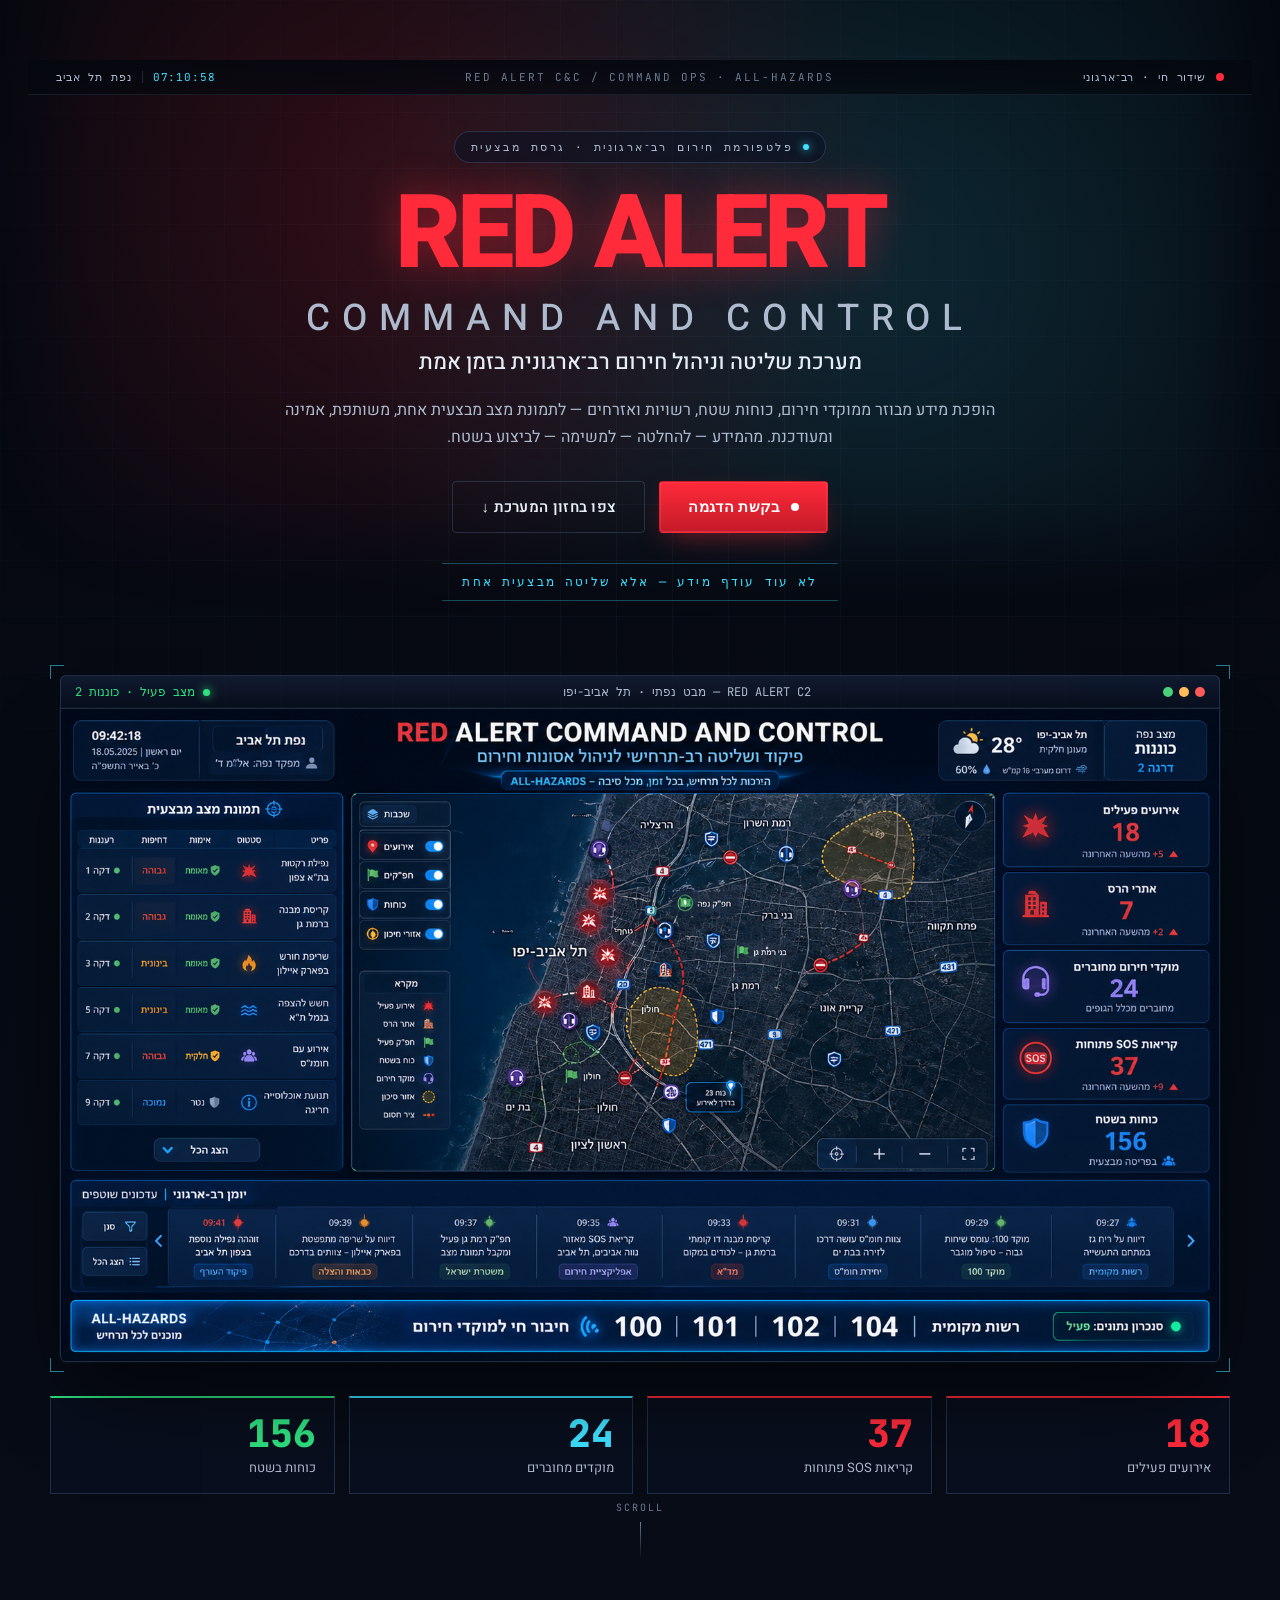
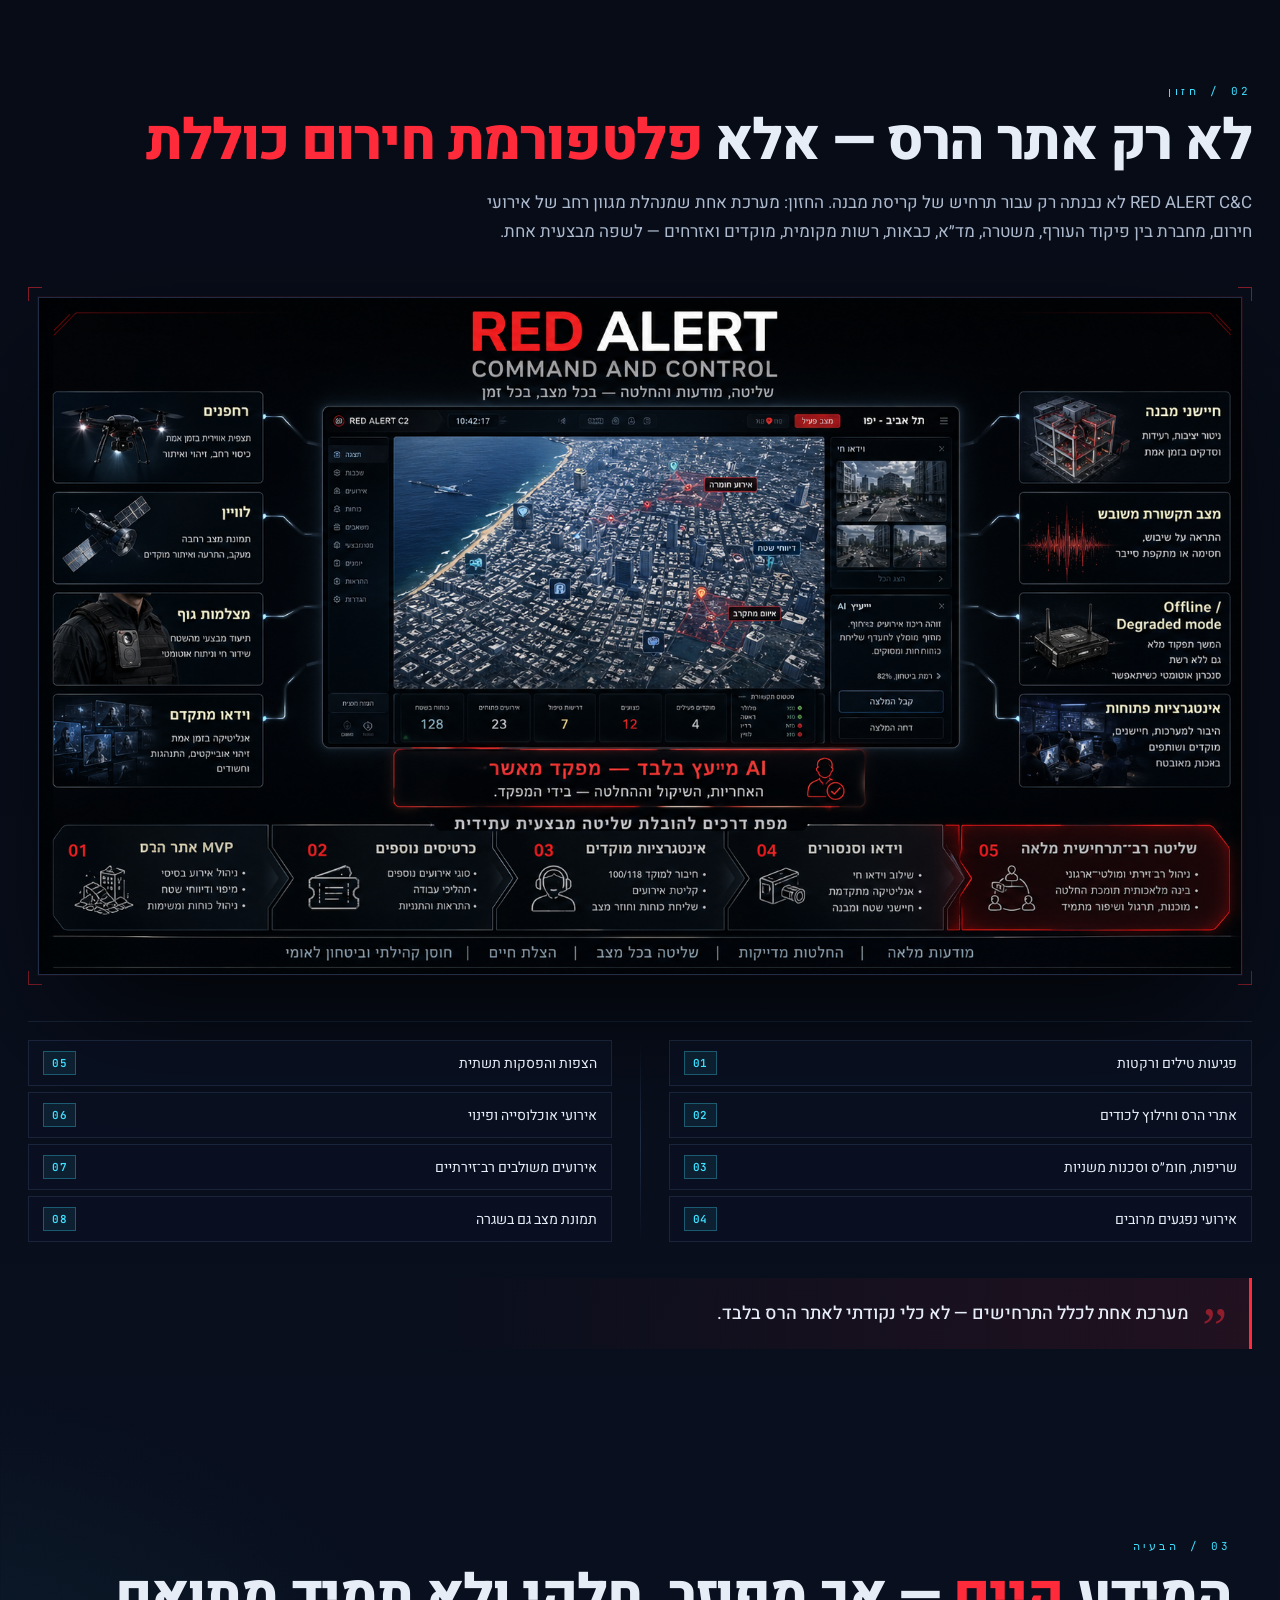
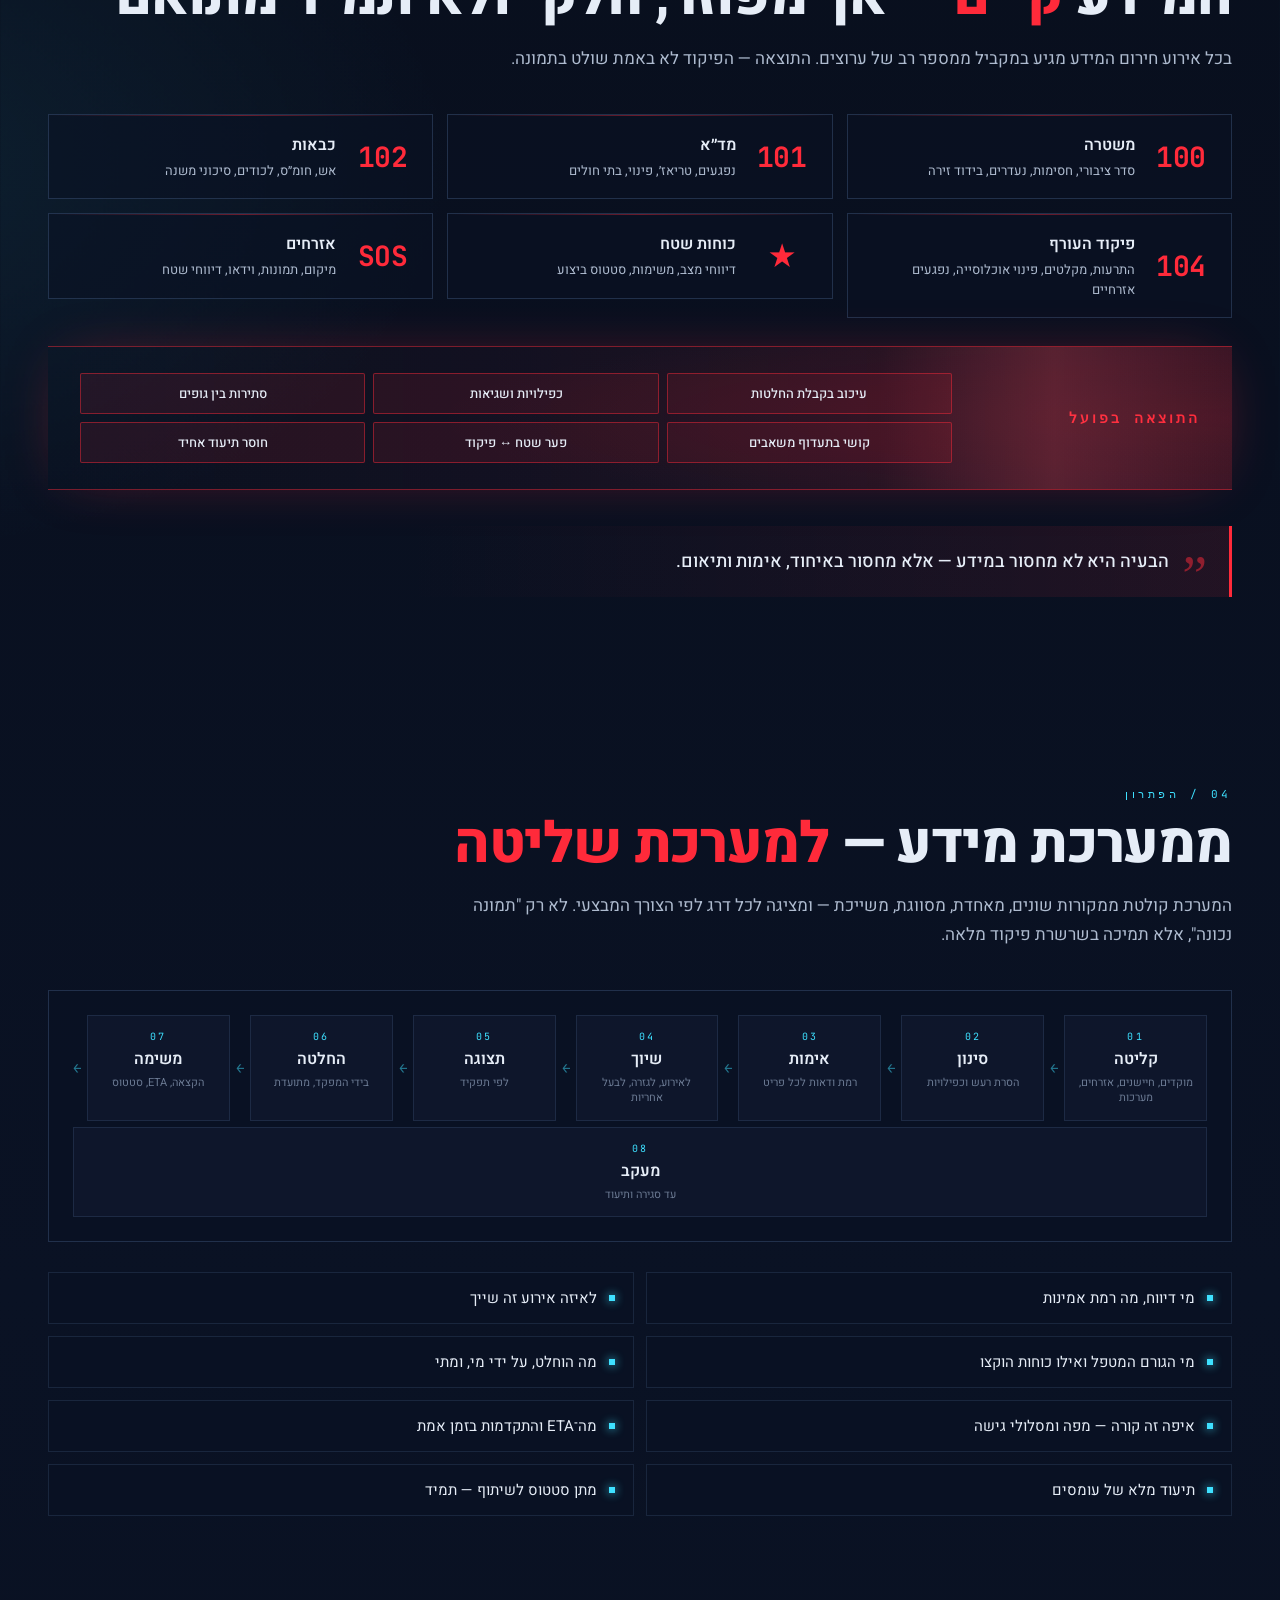
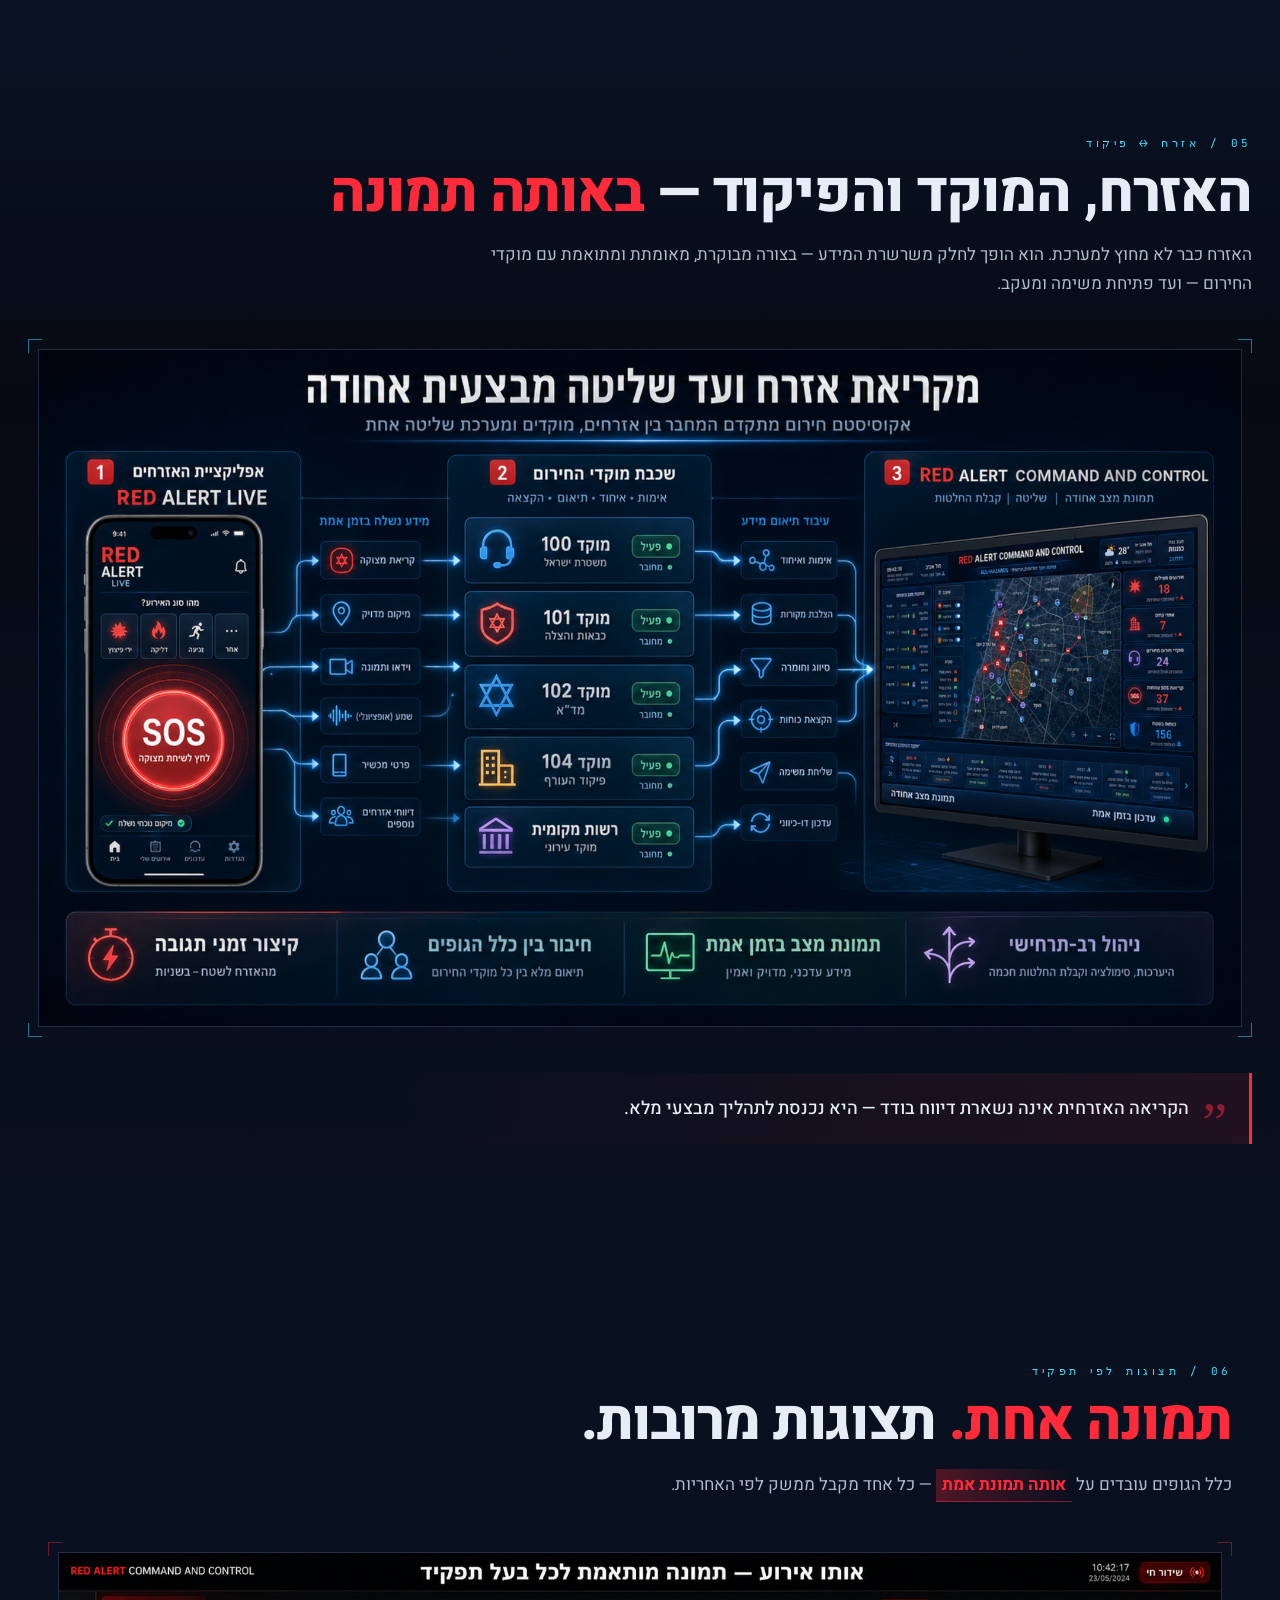
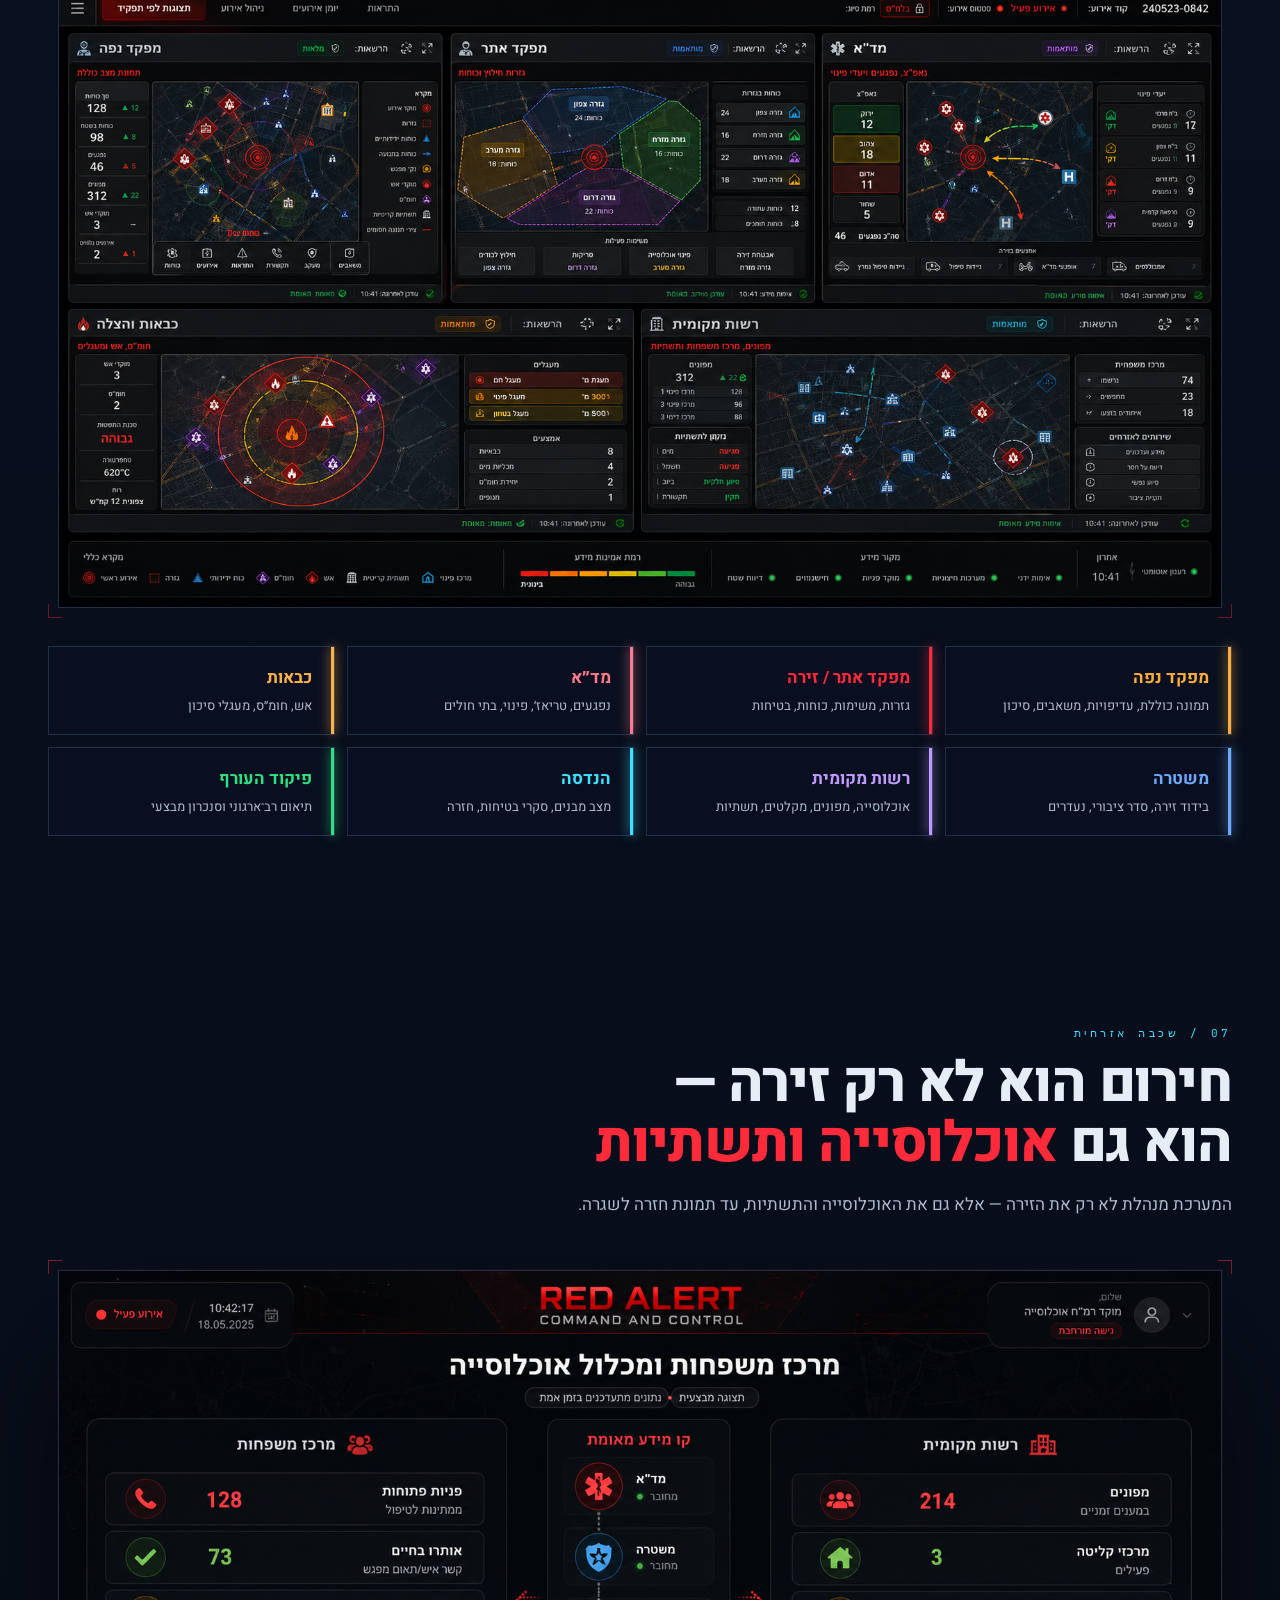
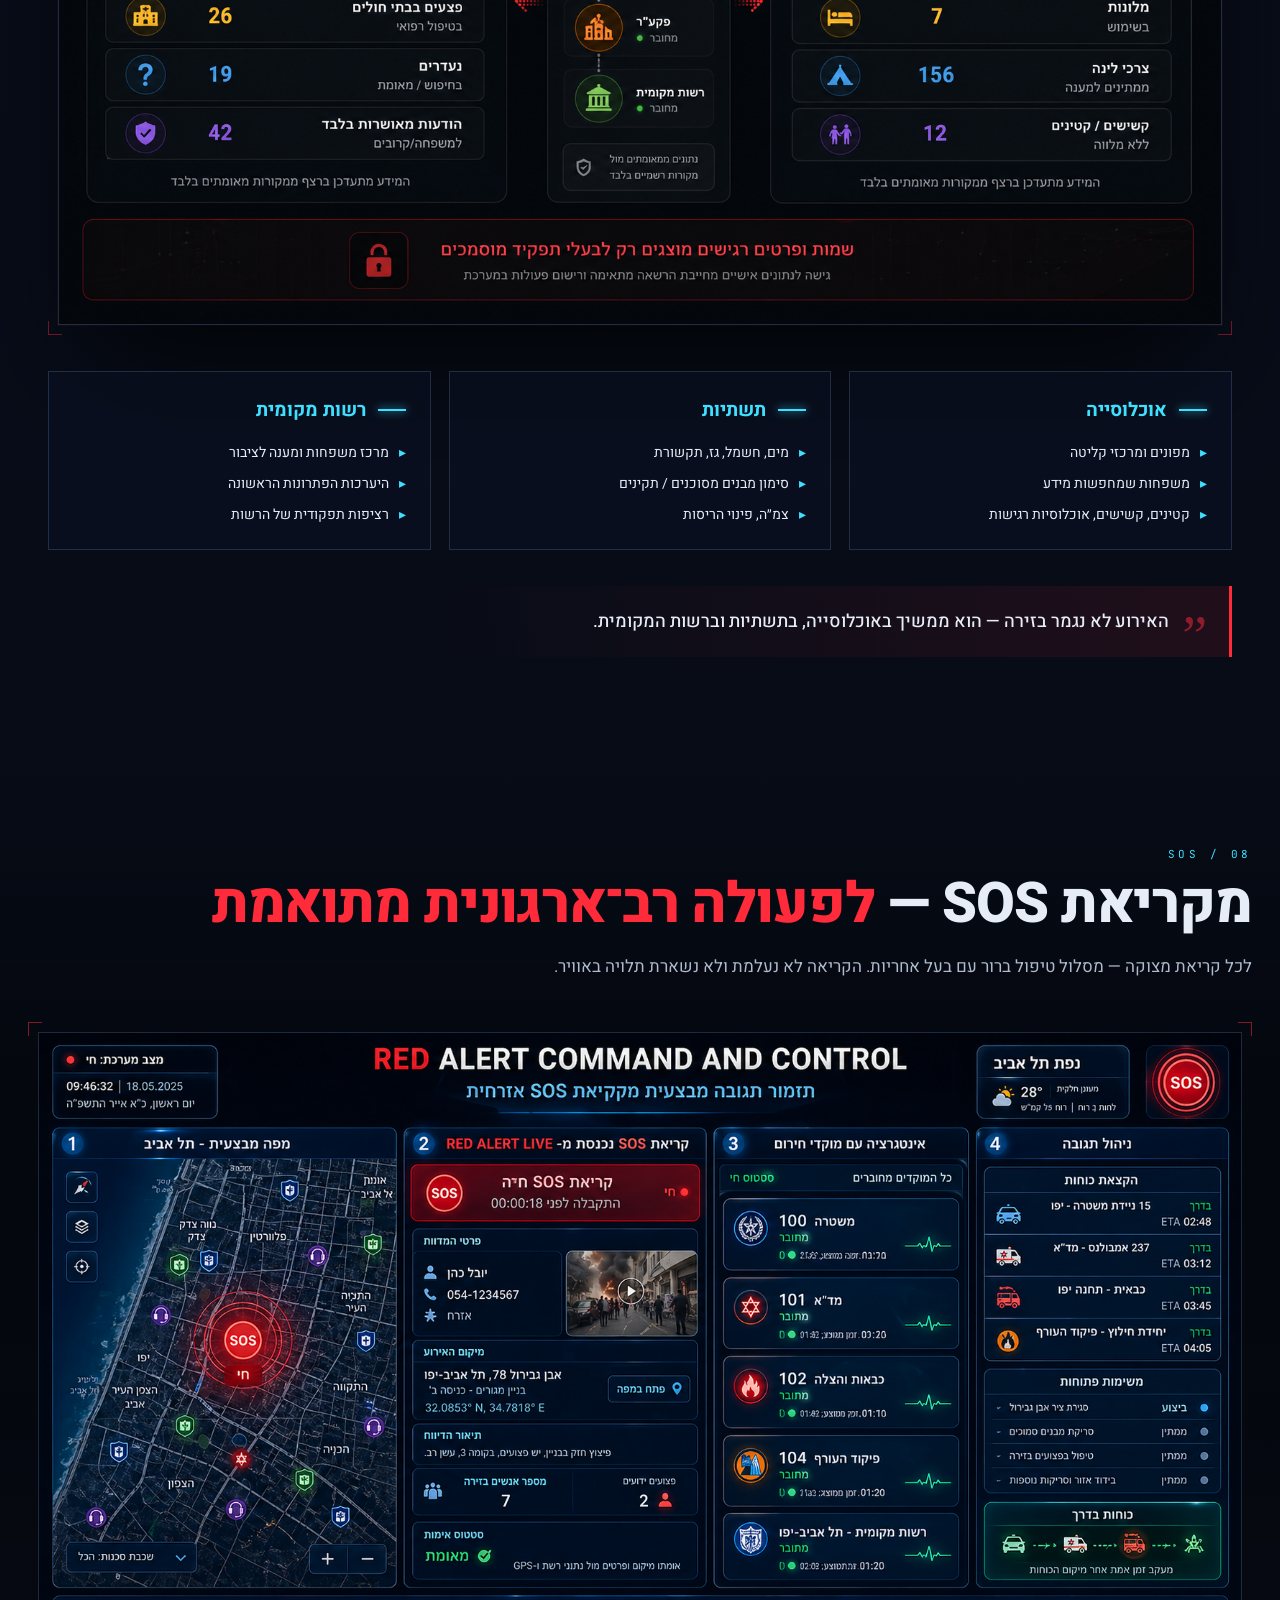
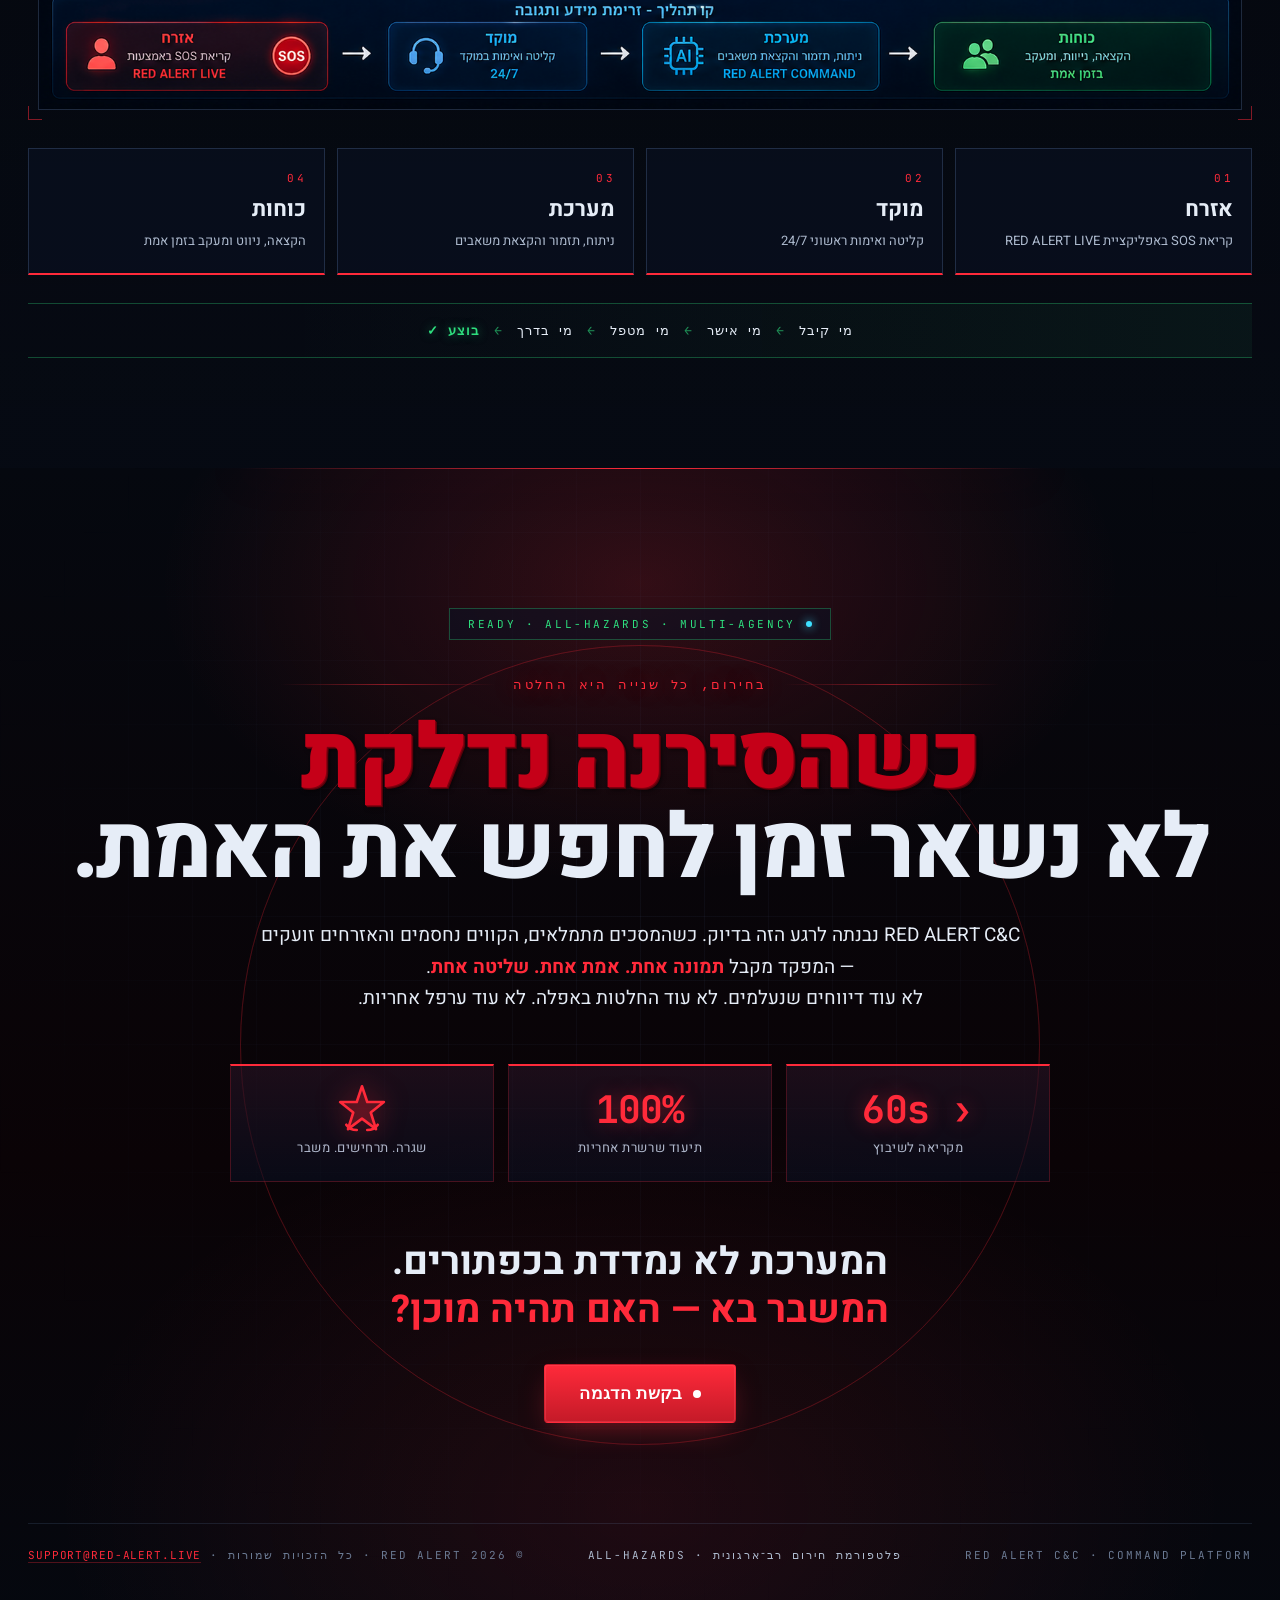
==== commit 6c11449d: "Fix CSP: split inline <style> and <script> into external files The site-wide CSP (style-src 'self' h" ====
--- a/red-alert-c2/index.html
+++ b/red-alert-c2/index.html
@@ -9,1183 +9,8 @@
   <link rel="preconnect" href="https://fonts.gstatic.com" crossorigin/>
   <link href="https://fonts.googleapis.com/css2?family=Heebo:wght@300;400;500;600;700;800;900&family=JetBrains+Mono:wght@400;500;600&display=swap" rel="stylesheet"/>
 
-  <style>
-    :root {
-      --bg-a: #05080f;
-      --bg-b: #0a1224;
-      --bg-c: #0d1830;
-      --ink: #e6edf7;
-      --ink-2: #aebbcf;
-      --ink-3: #6b7a93;
-      --line: rgba(120, 160, 220, 0.14);
-      --line-2: rgba(120, 160, 220, 0.22);
-      --red: #ff2a3a;
-      --red-soft: #ff5a6a;
-      --cyan: #3ee0ff;
-      --green: #2ee07f;
-      --orange: #ffae3a;
-      --panel: rgba(10, 18, 36, 0.55);
-      --panel-2: rgba(8, 14, 28, 0.75);
-    }
-
-    * { box-sizing: border-box; }
-
-    html, body {
-      margin: 0;
-      padding: 0;
-      background: var(--bg-a);
-      color: var(--ink);
-      font-family: "Heebo", "Assistant", -apple-system, BlinkMacSystemFont, sans-serif;
-      font-feature-settings: "kern" 1;
-      -webkit-font-smoothing: antialiased;
-      text-rendering: optimizeLegibility;
-    }
-
-    body {
-      background:
-        radial-gradient(1200px 700px at 80% -10%, rgba(255, 42, 58, 0.10), transparent 60%),
-        radial-gradient(900px 600px at -10% 30%, rgba(62, 224, 255, 0.08), transparent 65%),
-        linear-gradient(180deg, var(--bg-a), var(--bg-b) 40%, var(--bg-a));
-      min-height: 100vh;
-      overflow-x: hidden;
-    }
-
-    img { max-width: 100%; display: block; }
-    a { color: inherit; text-decoration: none; }
-
-    /* Reveal-on-scroll */
-    .fade-in {
-      opacity: 0;
-      transform: translateY(18px);
-      transition: opacity 700ms ease, transform 700ms cubic-bezier(.2,.7,.2,1);
-      transition-delay: var(--delay, 0ms);
-    }
-    .fade-in.visible {
-      opacity: 1;
-      transform: translateY(0);
-    }
-
-    /* Corner frames */
-    .corner-frame { position: relative; padding: 10px; }
-    .corner-frame > .cf { position: absolute; width: 14px; height: 14px; border-style: solid; border-color: var(--cf-color, var(--cyan)); }
-    .corner-frame > .cf.tr { top: 0; right: 0; border-width: 1px 1px 0 0; }
-    .corner-frame > .cf.tl { top: 0; left: 0; border-width: 1px 0 0 1px; }
-    .corner-frame > .cf.br { bottom: 0; right: 0; border-width: 0 1px 1px 0; }
-    .corner-frame > .cf.bl { bottom: 0; left: 0; border-width: 0 0 1px 1px; }
-
-    /* Topbar */
-    .topbar {
-      position: sticky;
-      top: 0;
-      z-index: 50;
-      display: flex;
-      align-items: center;
-      justify-content: space-between;
-      padding: 10px 28px;
-      font-family: "JetBrains Mono", ui-monospace, monospace;
-      font-size: 11px;
-      letter-spacing: 0.08em;
-      text-transform: uppercase;
-      color: var(--ink-2);
-      background: linear-gradient(180deg, rgba(5, 8, 15, 0.92), rgba(5, 8, 15, 0.7));
-      border-bottom: 1px solid var(--line);
-      backdrop-filter: blur(8px);
-    }
-    .topbar-left, .topbar-right { display: flex; align-items: center; gap: 10px; }
-    .topbar-mid { color: var(--ink-3); letter-spacing: 0.18em; }
-    .topbar-pulse {
-      width: 8px; height: 8px; border-radius: 50%;
-      background: var(--red);
-      box-shadow: 0 0 0 0 rgba(255, 42, 58, 0.7);
-      animation: pulse 1.6s infinite;
-    }
-    .sep { width: 1px; height: 12px; background: var(--line-2); display: inline-block; }
-    @keyframes pulse {
-      0%   { box-shadow: 0 0 0 0 rgba(255, 42, 58, 0.7); }
-      70%  { box-shadow: 0 0 0 10px rgba(255, 42, 58, 0); }
-      100% { box-shadow: 0 0 0 0 rgba(255, 42, 58, 0); }
-    }
-
-    /* Hero */
-    .hero {
-      position: relative;
-      padding: 60px 28px 80px;
-      overflow: hidden;
-      isolation: isolate;
-    }
-    .hero-grid {
-      position: absolute; inset: 0;
-      background-image:
-        linear-gradient(rgba(120,160,220,0.06) 1px, transparent 1px),
-        linear-gradient(90deg, rgba(120,160,220,0.06) 1px, transparent 1px);
-      background-size: 56px 56px;
-      mask-image: radial-gradient(circle at 50% 30%, black, transparent 70%);
-      -webkit-mask-image: radial-gradient(circle at 50% 30%, black, transparent 70%);
-      z-index: -1;
-    }
-    .hero-glow {
-      position: absolute;
-      top: -10%; left: 50%; transform: translateX(-50%);
-      width: 1200px; height: 700px;
-      background:
-        radial-gradient(circle at 30% 50%, rgba(255, 42, 58, 0.18), transparent 55%),
-        radial-gradient(circle at 70% 60%, rgba(62, 224, 255, 0.15), transparent 60%);
-      filter: blur(40px);
-      z-index: -1;
-      pointer-events: none;
-    }
-    .hero-inner {
-      max-width: 1240px;
-      margin: 0 auto;
-      text-align: center;
-      padding-top: 36px;
-    }
-
-    .eyebrow {
-      display: inline-flex; align-items: center; gap: 10px;
-      font-family: "JetBrains Mono", monospace;
-      font-size: 11px;
-      letter-spacing: 0.22em;
-      text-transform: uppercase;
-      color: var(--ink-2);
-      background: var(--panel);
-      border: 1px solid var(--line-2);
-      border-radius: 999px;
-      padding: 8px 16px;
-    }
-    .eyebrow-dot {
-      width: 6px; height: 6px; border-radius: 50%;
-      background: var(--cyan);
-      box-shadow: 0 0 10px var(--cyan);
-    }
-
-    .hero-title {
-      font-size: clamp(48px, 8vw, 116px);
-      line-height: 0.98;
-      font-weight: 800;
-      letter-spacing: -0.02em;
-      margin: 22px 0 10px;
-      font-family: "Heebo", sans-serif;
-    }
-    .hero-title-red {
-      color: var(--red);
-      text-shadow: 0 0 40px rgba(255, 42, 58, 0.45);
-      letter-spacing: -0.04em;
-    }
-    .hero-title-line {
-      display: block;
-      font-size: 0.36em;
-      letter-spacing: 0.32em;
-      font-weight: 500;
-      color: var(--ink-2);
-      margin-top: 16px;
-    }
-
-    .hero-sub {
-      font-size: clamp(18px, 1.7vw, 26px);
-      color: var(--ink);
-      font-weight: 500;
-      margin: 8px auto 0;
-      max-width: 820px;
-      line-height: 1.45;
-    }
-    .hero-lede {
-      font-size: 16px;
-      color: var(--ink-2);
-      margin: 18px auto 0;
-      max-width: 760px;
-      line-height: 1.7;
-    }
-
-    .hero-cta { display: flex; gap: 14px; justify-content: center; margin-top: 30px; flex-wrap: wrap; }
-
-    .btn {
-      position: relative;
-      display: inline-flex;
-      align-items: center;
-      gap: 10px;
-      padding: 14px 28px;
-      border-radius: 4px;
-      font-weight: 600;
-      font-size: 15px;
-      letter-spacing: 0.02em;
-      cursor: pointer;
-      transition: transform .15s ease, box-shadow .2s ease, background .2s;
-      border: 1px solid transparent;
-      overflow: hidden;
-    }
-    .btn:hover { transform: translateY(-1px); }
-    .btn-lg { padding: 18px 34px; font-size: 17px; }
-
-    .btn-red {
-      background: linear-gradient(180deg, var(--red), #c41a28);
-      color: white;
-      box-shadow: 0 0 0 1px rgba(255,90,106,0.3) inset, 0 10px 30px -10px rgba(255,42,58,0.5);
-    }
-    .btn-red:hover { box-shadow: 0 0 0 1px rgba(255,90,106,0.5) inset, 0 16px 40px -10px rgba(255,42,58,0.7); }
-    .btn-pulse {
-      width: 8px; height: 8px; border-radius: 50%;
-      background: white;
-      box-shadow: 0 0 0 0 rgba(255, 255, 255, 0.7);
-      animation: pulse-w 1.6s infinite;
-    }
-    @keyframes pulse-w {
-      0%   { box-shadow: 0 0 0 0 rgba(255,255,255,0.7); }
-      70%  { box-shadow: 0 0 0 8px rgba(255,255,255,0); }
-      100% { box-shadow: 0 0 0 0 rgba(255,255,255,0); }
-    }
-
-    .btn-ghost { background: transparent; color: var(--ink); border-color: var(--line-2); }
-    .btn-ghost:hover { background: rgba(120,160,220,0.06); }
-
-    .hero-tag {
-      margin: 30px auto 0;
-      display: inline-block;
-      font-family: "JetBrains Mono", monospace;
-      font-size: 12px;
-      letter-spacing: 0.18em;
-      text-transform: uppercase;
-      color: var(--cyan);
-      border-top: 1px solid rgba(62,224,255,0.3);
-      border-bottom: 1px solid rgba(62,224,255,0.3);
-      padding: 10px 20px;
-    }
-
-    .hero-mock { margin: 64px auto 0; max-width: 1180px; }
-    .hero-mock-chrome {
-      display: flex; align-items: center; gap: 16px;
-      padding: 8px 14px;
-      background: linear-gradient(180deg, rgba(20,32,56,0.8), rgba(10,18,36,0.6));
-      border: 1px solid var(--line-2);
-      border-bottom: none;
-      border-radius: 6px 6px 0 0;
-      font-family: "JetBrains Mono", monospace;
-      font-size: 12px;
-      color: var(--ink-2);
-    }
-    .chrome-dots { display: flex; gap: 6px; }
-    .chrome-dots i { width: 10px; height: 10px; border-radius: 50%; background: rgba(255,255,255,0.15); display: block; }
-    .chrome-dots i:first-child { background: #ff5a5a; }
-    .chrome-dots i:nth-child(2) { background: #ffbb5a; }
-    .chrome-dots i:last-child { background: #4ad07a; }
-    .chrome-title { flex: 1; }
-    .chrome-status {
-      display: inline-flex; align-items: center; gap: 8px;
-      color: var(--green);
-    }
-    .chrome-status .status-dot {
-      width: 7px; height: 7px; border-radius: 50%;
-      background: var(--green);
-      box-shadow: 0 0 10px var(--green);
-    }
-
-    .hero-mock-img {
-      width: 100%;
-      display: block;
-      border: 1px solid var(--line-2);
-      border-radius: 0 0 6px 6px;
-      box-shadow: 0 40px 80px -20px rgba(0,0,0,0.7), 0 0 0 1px rgba(62,224,255,0.05);
-    }
-
-    .hero-stats {
-      margin-top: 24px;
-      display: grid;
-      grid-template-columns: repeat(4, 1fr);
-      gap: 14px;
-    }
-    .stat {
-      background: var(--panel);
-      border: 1px solid var(--line-2);
-      border-top: 2px solid var(--c);
-      padding: 16px 18px;
-      text-align: right;
-    }
-    .stat-n {
-      font-size: 38px;
-      font-weight: 800;
-      color: var(--c);
-      line-height: 1;
-      font-family: "JetBrains Mono", monospace;
-    }
-    .stat-l { font-size: 13px; color: var(--ink-2); margin-top: 6px; }
-
-    .scroll-cue {
-      position: absolute; bottom: 16px; left: 50%; transform: translateX(-50%);
-      display: flex; flex-direction: column; align-items: center; gap: 8px;
-      font-family: "JetBrains Mono", monospace;
-      font-size: 10px;
-      color: var(--ink-3);
-      letter-spacing: 0.2em;
-      text-transform: uppercase;
-    }
-    .scroll-cue-line {
-      width: 1px; height: 36px;
-      background: linear-gradient(180deg, var(--ink-3), transparent);
-      animation: line-pulse 2s ease infinite;
-    }
-    @keyframes line-pulse {
-      0%, 100% { opacity: 0.3; }
-      50% { opacity: 1; }
-    }
-
-    /* Sections */
-    .section {
-      position: relative;
-      padding: 110px 28px;
-      max-width: 1240px;
-      margin: 0 auto;
-    }
-    .section-tight { padding: 80px 28px; }
-    .section-dark {
-      background: linear-gradient(180deg, transparent, rgba(0,0,0,0.4) 30%, transparent);
-      max-width: none;
-      padding-left: max(28px, calc((100vw - 1240px) / 2));
-      padding-right: max(28px, calc((100vw - 1240px) / 2));
-    }
-
-    .section-num {
-      font-family: "JetBrains Mono", monospace;
-      font-size: 11px;
-      letter-spacing: 0.32em;
-      text-transform: uppercase;
-      color: var(--cyan);
-      margin-bottom: 14px;
-    }
-    .section-title {
-      font-size: clamp(32px, 4.4vw, 60px);
-      line-height: 1.05;
-      font-weight: 800;
-      letter-spacing: -0.02em;
-      margin: 0 0 18px;
-      text-wrap: balance;
-    }
-    .hl-red { color: var(--red); }
-    .hl-cyan { color: var(--cyan); }
-
-    .hl-sweep {
-      position: relative;
-      display: inline-block;
-      font-weight: 700;
-      color: var(--red);
-      padding: 2px 6px;
-      isolation: isolate;
-    }
-    .hl-sweep::before {
-      content: "";
-      position: absolute;
-      inset: 0;
-      background: linear-gradient(90deg,
-        rgba(255,42,58,0) 0%,
-        rgba(255,42,58,0.18) 30%,
-        rgba(255,42,58,0.32) 50%,
-        rgba(255,42,58,0.18) 70%,
-        rgba(255,42,58,0) 100%);
-      background-size: 220% 100%;
-      background-position: 100% 0;
-      animation: hl-sweep 3.6s ease-in-out infinite;
-      z-index: -1;
-      border-bottom: 1px solid rgba(255,42,58,0.5);
-    }
-    @keyframes hl-sweep {
-      0%   { background-position: 100% 0; }
-      50%  { background-position: -100% 0; }
-      100% { background-position: 100% 0; }
-    }
-
-    .section-lede {
-      font-size: 17px;
-      color: var(--ink-2);
-      line-height: 1.7;
-      max-width: 780px;
-      margin: 0 0 40px;
-    }
-    .section-lede-oneline {
-      max-width: none;
-      white-space: nowrap;
-      overflow: hidden;
-      text-overflow: ellipsis;
-      font-size: clamp(13px, 1.5vw, 17px);
-    }
-
-    /* Quote bar */
-    .quote-bar {
-      margin-top: 36px;
-      padding: 22px 60px 22px 28px;
-      background: linear-gradient(-90deg, rgba(255,42,58,0.10), transparent 70%);
-      border-right: 3px solid var(--red);
-      font-size: 18px;
-      line-height: 1.5;
-      color: var(--ink);
-      font-weight: 500;
-      position: relative;
-      text-wrap: balance;
-    }
-    .quote-mark {
-      position: absolute;
-      right: 22px;
-      top: 8px;
-      font-size: 56px;
-      color: var(--red);
-      opacity: 0.5;
-      font-family: serif;
-    }
-
-    /* Vision */
-    .section-vision { max-width: 1480px; }
-    .vision-hero { margin: 16px auto 36px; }
-    .vision-hero-img {
-      width: 100%;
-      display: block;
-      box-shadow: 0 60px 120px -30px rgba(0,0,0,0.85), 0 0 0 1px rgba(255,42,58,0.08);
-    }
-    .vision-below {
-      display: grid;
-      grid-template-columns: 1fr 1px 1fr;
-      gap: 14px 28px;
-      margin-top: 20px;
-      padding: 18px 0 0;
-      border-top: 1px solid var(--line);
-    }
-    .vision-below-col { display: flex; flex-direction: column; gap: 6px; }
-    .vision-below-divider {
-      background: linear-gradient(180deg, transparent, var(--line-2), transparent);
-      width: 1px;
-    }
-    @media (max-width: 720px) {
-      .vision-below { grid-template-columns: 1fr; }
-      .vision-below-divider { display: none; }
-    }
-    .vision-row {
-      display: flex; align-items: center; gap: 12px;
-      padding: 10px 14px;
-      background: var(--panel);
-      border: 1px solid var(--line);
-      transition: border-color .2s, background .2s;
-      flex-direction: row-reverse;
-      position: relative;
-    }
-    .vision-row:hover { border-color: rgba(62,224,255,0.35); background: rgba(62,224,255,0.04); }
-    .vision-row-num {
-      font-family: "JetBrains Mono", monospace;
-      font-size: 11px;
-      font-weight: 600;
-      color: var(--cyan);
-      letter-spacing: 0.06em;
-      background: rgba(62,224,255,0.08);
-      border: 1px solid rgba(62,224,255,0.3);
-      padding: 4px 8px;
-      min-width: 32px;
-      text-align: center;
-      flex-shrink: 0;
-    }
-    .vision-row-text {
-      font-size: 14px; color: var(--ink);
-      flex: 1;
-      text-align: right;
-      line-height: 1.4;
-    }
-
-    .responsive-img {
-      width: 100%; display: block;
-      border: 1px solid var(--line-2);
-      filter: saturate(1.05);
-    }
-
-    /* Problem */
-    .problem-grid {
-      display: grid;
-      grid-template-columns: repeat(3, 1fr);
-      gap: 14px;
-      margin-bottom: 28px;
-    }
-    .channel-card {
-      position: relative;
-      display: flex; align-items: center; gap: 16px;
-      padding: 18px 20px;
-      background: var(--panel);
-      border: 1px solid var(--line-2);
-      overflow: hidden;
-    }
-    .channel-num {
-      font-family: "JetBrains Mono", monospace;
-      font-size: 28px;
-      font-weight: 700;
-      color: var(--red);
-      min-width: 60px;
-      text-align: center;
-      letter-spacing: -0.02em;
-    }
-    .channel-meta { flex: 1; }
-    .channel-t { font-weight: 600; font-size: 16px; }
-    .channel-d { font-size: 13px; color: var(--ink-2); margin-top: 4px; line-height: 1.5; }
-    .channel-bar {
-      position: absolute;
-      inset: 0 0 auto 0;
-      height: 1px;
-      background: linear-gradient(90deg, transparent, var(--red), transparent);
-      opacity: 0.4;
-    }
-
-    .pain-strip {
-      display: grid;
-      grid-template-columns: minmax(180px, 220px) 1fr;
-      align-items: center;
-      gap: 28px;
-      padding: 26px 32px;
-      background:
-        linear-gradient(-90deg, rgba(255,42,58,0.18), rgba(255,42,58,0.04) 60%, transparent),
-        radial-gradient(800px 100px at 100% 50%, rgba(255,42,58,0.10), transparent);
-      border-top: 1px solid rgba(255,42,58,0.45);
-      border-bottom: 1px solid rgba(255,42,58,0.45);
-      position: relative;
-      overflow: hidden;
-      box-shadow: 0 0 60px -20px rgba(255,42,58,0.4);
-    }
-    @media (max-width: 720px) {
-      .pain-strip { grid-template-columns: 1fr; gap: 14px; padding: 20px; }
-    }
-    .pain-strip::before {
-      content: "";
-      position: absolute;
-      top: 0; bottom: 0;
-      width: 30%;
-      background: linear-gradient(90deg, transparent, rgba(255,90,106,0.18), transparent);
-      animation: pain-shine 5s linear infinite;
-      pointer-events: none;
-    }
-    @keyframes pain-shine {
-      0%   { transform: translateX(-120%); }
-      100% { transform: translateX(420%); }
-    }
-    .pain-strip-label {
-      font-family: "JetBrains Mono", monospace;
-      font-size: 14px;
-      letter-spacing: 0.22em;
-      text-transform: uppercase;
-      color: var(--red);
-      font-weight: 600;
-    }
-    .pain-strip-list {
-      display: grid;
-      grid-template-columns: repeat(3, 1fr);
-      gap: 8px;
-    }
-    @media (max-width: 900px) { .pain-strip-list { grid-template-columns: repeat(2, 1fr); } }
-    @media (max-width: 540px) { .pain-strip-list { grid-template-columns: 1fr; } }
-    .pain-chip {
-      padding: 10px 14px;
-      background: rgba(255,42,58,0.10);
-      border: 1px solid rgba(255,42,58,0.45);
-      font-size: 13px;
-      font-weight: 500;
-      color: var(--ink);
-      border-radius: 2px;
-      transition: background .2s, border-color .2s, transform .2s;
-      position: relative;
-      text-align: center;
-      white-space: nowrap;
-      overflow: hidden;
-      text-overflow: ellipsis;
-    }
-    .pain-chip:hover {
-      background: rgba(255,42,58,0.20);
-      border-color: rgba(255,42,58,0.8);
-      transform: translateY(-2px);
-    }
-
-    /* Pipeline */
-    .pipeline {
-      display: flex; align-items: stretch; gap: 6px;
-      flex-wrap: wrap;
-      padding: 24px;
-      background: var(--panel);
-      border: 1px solid var(--line-2);
-      margin-bottom: 30px;
-    }
-    .pipe-step {
-      flex: 1; min-width: 130px;
-      padding: 14px 12px;
-      background: rgba(120,160,220,0.04);
-      border: 1px solid var(--line);
-      text-align: center;
-      position: relative;
-    }
-    .pipe-step-i {
-      font-family: "JetBrains Mono", monospace;
-      font-size: 10px;
-      color: var(--cyan);
-      letter-spacing: 0.22em;
-    }
-    .pipe-step-t { font-size: 16px; font-weight: 600; margin-top: 4px; }
-    .pipe-step-d { font-size: 11px; color: var(--ink-3); margin-top: 4px; line-height: 1.4; }
-    .pipe-arrow {
-      display: flex; align-items: center;
-      color: var(--cyan); opacity: 0.5;
-      font-size: 14px;
-      font-family: "JetBrains Mono", monospace;
-    }
-
-    .solution-bullets {
-      display: grid;
-      grid-template-columns: repeat(2, 1fr);
-      gap: 12px;
-    }
-    .solution-bullet {
-      display: flex; align-items: center; gap: 12px;
-      padding: 14px 18px;
-      background: var(--panel);
-      border: 1px solid var(--line);
-      font-size: 15px;
-    }
-    .solution-bullet-dot {
-      width: 6px; height: 6px;
-      background: var(--cyan);
-      box-shadow: 0 0 10px var(--cyan);
-      flex-shrink: 0;
-    }
-
-    /* Roles */
-    .roles-grid {
-      display: grid;
-      grid-template-columns: repeat(4, 1fr);
-      gap: 12px;
-      margin-top: 28px;
-    }
-    .role-card {
-      position: relative;
-      padding: 18px 22px 18px 18px;
-      background: var(--panel);
-      border: 1px solid var(--line-2);
-      transition: transform .2s, border-color .2s;
-    }
-    .role-card:hover { transform: translateY(-3px); border-color: var(--rc); }
-    .role-tab {
-      position: absolute; right: 0; top: 0; bottom: 0;
-      width: 3px; background: var(--rc);
-      box-shadow: 0 0 12px var(--rc);
-    }
-    .role-t { font-weight: 700; font-size: 17px; color: var(--rc); }
-    .role-d { font-size: 13px; color: var(--ink-2); margin-top: 6px; line-height: 1.55; }
-
-    /* Civilian layer */
-    .civ-grid {
-      display: grid;
-      grid-template-columns: repeat(3, 1fr);
-      gap: 18px;
-      margin-top: 30px;
-    }
-    .civ-col {
-      background: var(--panel);
-      border: 1px solid var(--line-2);
-      padding: 24px;
-    }
-    .civ-h {
-      display: flex; align-items: center; gap: 12px;
-      font-size: 19px; font-weight: 700;
-      color: var(--cyan);
-      margin-bottom: 18px;
-    }
-    .civ-h-bar {
-      width: 28px; height: 2px;
-      background: var(--cyan);
-      box-shadow: 0 0 8px var(--cyan);
-    }
-    .civ-list {
-      list-style: none; padding: 0; margin: 0;
-      display: flex; flex-direction: column; gap: 10px;
-    }
-    .civ-list li {
-      font-size: 14px; color: var(--ink); line-height: 1.5;
-      display: flex; align-items: flex-start; gap: 10px;
-    }
-    .civ-tick { color: var(--cyan); flex-shrink: 0; }
-
-    /* SOS */
-    .sos-steps {
-      display: grid;
-      grid-template-columns: repeat(4, 1fr);
-      gap: 12px;
-      margin-top: 28px;
-    }
-    .sos-step {
-      padding: 22px 18px;
-      background: var(--panel);
-      border: 1px solid var(--line-2);
-      border-bottom: 2px solid var(--red);
-      position: relative;
-    }
-    .sos-step-n {
-      font-family: "JetBrains Mono", monospace;
-      font-size: 11px;
-      color: var(--red);
-      letter-spacing: 0.22em;
-    }
-    .sos-step-t { font-size: 22px; font-weight: 700; margin-top: 8px; }
-    .sos-step-d { font-size: 13px; color: var(--ink-2); margin-top: 6px; line-height: 1.55; }
-
-    .responsibility-trail {
-      margin-top: 28px;
-      padding: 18px 24px;
-      background: linear-gradient(-90deg, rgba(46,224,127,0.06), transparent 80%);
-      border-top: 1px solid rgba(46,224,127,0.3);
-      border-bottom: 1px solid rgba(46,224,127,0.3);
-      display: flex; align-items: center; justify-content: center; gap: 14px;
-      font-family: "JetBrains Mono", monospace;
-      font-size: 13px;
-      letter-spacing: 0.08em;
-      color: var(--ink);
-      flex-wrap: wrap;
-    }
-    .responsibility-trail i { color: var(--green); opacity: 0.6; font-style: normal; }
-    .rt-end {
-      color: var(--green);
-      font-weight: 700;
-      text-shadow: 0 0 10px rgba(46,224,127,0.5);
-    }
-
-    /* Future */
-    .future-grid {
-      display: grid;
-      grid-template-columns: 1fr 1.4fr;
-      gap: 18px;
-      margin-top: 28px;
-    }
-    .future-block {
-      padding: 28px;
-      background: var(--panel);
-      border: 1px solid var(--line-2);
-    }
-    .future-h {
-      font-size: 14px;
-      font-family: "JetBrains Mono", monospace;
-      letter-spacing: 0.22em;
-      text-transform: uppercase;
-      color: var(--cyan);
-      margin-bottom: 18px;
-    }
-    .future-chips { display: flex; flex-wrap: wrap; gap: 8px; }
-    .future-chip {
-      padding: 8px 14px;
-      background: rgba(62,224,255,0.07);
-      border: 1px solid rgba(62,224,255,0.3);
-      font-size: 14px;
-      color: var(--ink);
-    }
-
-    .ai-block .future-h { color: var(--red-soft); }
-    .ai-cols {
-      display: grid; grid-template-columns: 1fr 1fr; gap: 24px;
-    }
-    .ai-col-h {
-      font-size: 13px;
-      font-family: "JetBrains Mono", monospace;
-      letter-spacing: 0.16em;
-      text-transform: uppercase;
-      margin-bottom: 12px;
-      padding-bottom: 8px;
-      border-bottom: 1px solid var(--line);
-    }
-    .ai-col-do { color: var(--green); }
-    .ai-col-dont { color: var(--red); }
-    .ai-list { list-style: none; padding: 0; margin: 0; display: flex; flex-direction: column; gap: 10px; }
-    .ai-list li { font-size: 14px; display: flex; align-items: center; gap: 10px; color: var(--ink); }
-    .ai-tick.ok { color: var(--green); font-weight: 700; }
-    .ai-tick.no { color: var(--red); font-weight: 700; }
-
-    .authority-bar {
-      margin-top: 28px;
-      padding: 22px 32px;
-      background: linear-gradient(-90deg, rgba(255,42,58,0.05), rgba(62,224,255,0.05));
-      border: 1px solid var(--line-2);
-      display: flex; align-items: center; justify-content: center; gap: 28px;
-      font-size: 17px;
-      font-weight: 600;
-      letter-spacing: 0.04em;
-      flex-wrap: wrap;
-    }
-    .ab-sep {
-      width: 24px; height: 1px; background: var(--ink-3);
-    }
-
-    /* CTA */
-    .section-cta {
-      position: relative;
-      text-align: center;
-      padding: 140px 28px 60px;
-      isolation: isolate;
-      overflow: hidden;
-      background:
-        radial-gradient(800px 500px at 50% 10%, rgba(255,42,58,0.18), transparent 60%),
-        radial-gradient(900px 600px at 50% 90%, rgba(255,42,58,0.10), transparent 65%),
-        linear-gradient(180deg, var(--bg-a), #0a0306 60%, var(--bg-a));
-    }
-    .cta-glow {
-      position: absolute;
-      top: 0; left: 50%; transform: translateX(-50%);
-      width: 800px; height: 1px;
-      background: linear-gradient(90deg, transparent, var(--red), transparent);
-      box-shadow: 0 0 40px rgba(255,42,58,0.5);
-      z-index: -1;
-    }
-    .cta-grid {
-      position: absolute; inset: 0;
-      background-image:
-        linear-gradient(rgba(120,160,220,0.06) 1px, transparent 1px),
-        linear-gradient(90deg, rgba(120,160,220,0.06) 1px, transparent 1px);
-      background-size: 64px 64px;
-      mask-image: radial-gradient(circle at 50% 40%, black, transparent 75%);
-      -webkit-mask-image: radial-gradient(circle at 50% 40%, black, transparent 75%);
-      z-index: -1;
-    }
-    .cta-radar {
-      position: absolute;
-      top: 50%; left: 50%; transform: translate(-50%, -50%);
-      width: 800px; height: 800px;
-      pointer-events: none;
-      z-index: -1;
-      opacity: 0.45;
-    }
-    .cta-radar-ring {
-      position: absolute;
-      inset: 0;
-      border: 1px solid rgba(255,42,58,0.25);
-      border-radius: 50%;
-      animation: radar-pulse 4s ease-out infinite;
-    }
-    .cta-radar-ring.r2 { animation-delay: 1.3s; }
-    .cta-radar-ring.r3 { animation-delay: 2.6s; }
-    @keyframes radar-pulse {
-      0%   { transform: scale(0.3); opacity: 0; border-color: rgba(255,90,106,0.7); }
-      20%  { opacity: 1; }
-      100% { transform: scale(1.2); opacity: 0; border-color: rgba(255,42,58,0); }
-    }
-
-    .cta-eyebrow {
-      display: inline-flex; align-items: center; gap: 10px;
-      font-family: "JetBrains Mono", monospace;
-      font-size: 11px;
-      letter-spacing: 0.24em;
-      text-transform: uppercase;
-      color: var(--green);
-      background: var(--panel);
-      border: 1px solid rgba(46,224,127,0.3);
-      padding: 8px 18px;
-    }
-
-    .cta-stamp {
-      display: flex; align-items: center; justify-content: center; gap: 18px;
-      margin: 36px auto 0;
-      max-width: 720px;
-    }
-    .cta-stamp-line {
-      flex: 1;
-      height: 1px;
-      background: linear-gradient(90deg, transparent, rgba(255,42,58,0.5), transparent);
-    }
-    .cta-stamp-text {
-      font-family: "JetBrains Mono", monospace;
-      font-size: 13px;
-      letter-spacing: 0.2em;
-      text-transform: uppercase;
-      color: var(--red);
-      text-shadow: 0 0 20px rgba(255,42,58,0.5);
-      white-space: nowrap;
-    }
-
-    .cta-title {
-      font-size: clamp(44px, 7vw, 100px);
-      line-height: 1.0;
-      font-weight: 800;
-      letter-spacing: -0.025em;
-      margin: 22px 0 26px;
-      text-wrap: balance;
-    }
-
-    .cta-3d {
-      display: inline-block;
-      font-weight: 900;
-      letter-spacing: -0.02em;
-      color: #c50018;
-      -webkit-text-fill-color: #c50018;
-      -webkit-text-stroke: 0;
-      text-shadow:
-        1px 1px 0 #800010,
-        2px 2px 0 #56000a,
-        3px 3px 4px rgba(0,0,0,0.6);
-      background: none;
-      filter: none;
-    }
-
-    .cta-sub {
-      font-size: 19px;
-      color: var(--ink);
-      max-width: 760px;
-      margin: 0 auto;
-      line-height: 1.65;
-    }
-    .cta-sub strong { color: var(--red); font-weight: 700; }
-
-    .cta-pillars {
-      display: grid;
-      grid-template-columns: repeat(3, 1fr);
-      gap: 14px;
-      max-width: 820px;
-      margin: 50px auto 0;
-    }
-    .cta-pillar {
-      padding: 24px 18px;
-      background: var(--panel);
-      border: 1px solid rgba(255,42,58,0.25);
-      border-top: 2px solid var(--red);
-      position: relative;
-      overflow: hidden;
-    }
-    .cta-pillar::before {
-      content: "";
-      position: absolute; inset: 0;
-      background: linear-gradient(180deg, rgba(255,42,58,0.08), transparent);
-      pointer-events: none;
-    }
-    .cta-pillar-n {
-      font-family: "JetBrains Mono", monospace;
-      font-size: 38px;
-      font-weight: 700;
-      color: var(--red);
-      line-height: 1;
-      letter-spacing: -0.02em;
-      text-shadow: 0 0 20px rgba(255,42,58,0.4);
-    }
-    .cta-pillar-icon {
-      display: flex;
-      align-items: center;
-      justify-content: center;
-      height: 38px;
-      filter: drop-shadow(0 0 12px rgba(255,42,58,0.5));
-    }
-    .cta-pillar-t {
-      font-size: 13px;
-      color: var(--ink-2);
-      margin-top: 10px;
-      letter-spacing: 0.04em;
-    }
-
-    .cta-bigline {
-      margin: 56px auto 30px;
-      max-width: 900px;
-      font-size: clamp(24px, 3vw, 40px);
-      font-weight: 700;
-      line-height: 1.25;
-      color: var(--ink);
-      text-wrap: balance;
-    }
-
-    .cta-actions {
-      display: flex; gap: 14px; justify-content: center;
-      margin-top: 12px;
-      flex-wrap: wrap;
-    }
-
-    .footer {
-      margin-top: 100px;
-      padding-top: 24px;
-      border-top: 1px solid var(--line);
-      display: flex;
-      justify-content: space-between;
-      font-family: "JetBrains Mono", monospace;
-      font-size: 11px;
-      letter-spacing: 0.18em;
-      text-transform: uppercase;
-      color: var(--ink-3);
-      flex-wrap: wrap;
-      gap: 12px;
-    }
-    .footer-mid { color: var(--ink-2); }
-    .footer-mail {
-      color: var(--red);
-      text-decoration: none;
-      letter-spacing: 0.08em;
-      border-bottom: 1px solid rgba(255,42,58,0.3);
-      transition: color .2s, border-color .2s;
-    }
-    .footer-mail:hover {
-      color: #ff7a8a;
-      border-bottom-color: var(--red);
-    }
-
-    /* Responsive */
-    @media (max-width: 980px) {
-      .hero-stats, .problem-grid, .roles-grid, .civ-grid, .sos-steps {
-        grid-template-columns: repeat(2, 1fr);
-      }
-      .future-grid { grid-template-columns: 1fr; }
-      .pipeline { flex-direction: column; }
-      .pipe-arrow { transform: rotate(-90deg); margin: 4px auto; }
-      .topbar-mid { display: none; }
-    }
-    @media (max-width: 600px) {
-      .hero-stats, .problem-grid, .roles-grid, .civ-grid, .sos-steps {
-        grid-template-columns: 1fr;
-      }
-      .solution-bullets { grid-template-columns: 1fr; }
-      .cta-pillars { grid-template-columns: 1fr; }
-      .section { padding: 70px 20px; }
-      .hero { padding: 40px 20px 60px; }
-      .topbar { padding: 8px 14px; font-size: 10px; }
-    }
-
-    @media (prefers-reduced-motion: reduce) {
-      *, *::before, *::after { animation: none !important; transition: none !important; }
-    }
-
-    /* Demo Modal */
-    .modal-backdrop {
-      position: fixed; inset: 0;
-      background: rgba(2, 5, 12, 0.78);
-      backdrop-filter: blur(8px);
-      display: none;
-      align-items: center; justify-content: center;
-      padding: 20px;
-      z-index: 100;
-    }
-    .modal-backdrop.open { display: flex; }
-    .modal {
-      width: 100%;
-      max-width: 720px;
-      max-height: calc(100vh - 40px);
-      overflow: auto;
-      background: linear-gradient(180deg, var(--bg-b), var(--bg-a));
-      border: 1px solid var(--line-2);
-      border-top: 2px solid var(--red);
-      box-shadow: 0 40px 100px rgba(0,0,0,0.7), 0 0 60px -20px rgba(255,42,58,0.4);
-      position: relative;
-    }
-    .modal-head {
-      display: flex; align-items: center; justify-content: space-between;
-      padding: 22px 28px 16px;
-      border-bottom: 1px solid var(--line);
-    }
-    .modal-eyebrow {
-      font-family: "JetBrains Mono", monospace;
-      font-size: 11px;
-      letter-spacing: 0.22em;
-      text-transform: uppercase;
-      color: var(--cyan);
-    }
-    .modal-title {
-      font-size: 24px;
-      font-weight: 800;
-      letter-spacing: -0.02em;
-      margin-top: 4px;
-    }
-    .modal-x {
-      width: 36px; height: 36px;
-      border: 1px solid var(--line-2);
-      background: transparent;
-      color: var(--ink-2);
-      cursor: pointer;
-      font-size: 18px;
-      transition: background .2s, color .2s;
-    }
-    .modal-x:hover { background: rgba(255,42,58,0.12); color: var(--red); }
-    .modal-body { padding: 22px 28px 28px; }
-    .form-grid {
-      display: grid;
-      grid-template-columns: 1fr 1fr;
-      gap: 14px;
-    }
-    .form-grid .full { grid-column: 1 / -1; }
-    @media (max-width: 600px) { .form-grid { grid-template-columns: 1fr; } }
-    .field { display: flex; flex-direction: column; gap: 6px; }
-    .field label {
-      font-size: 12px;
-      font-family: "JetBrains Mono", monospace;
-      letter-spacing: 0.12em;
-      text-transform: uppercase;
-      color: var(--ink-2);
-    }
-    .field label .req { color: var(--red); }
-    .field input, .field select, .field textarea {
-      padding: 12px 14px;
-      background: rgba(5, 8, 15, 0.55);
-      border: 1px solid var(--line-2);
-      color: var(--ink);
-      font-family: inherit;
-      font-size: 14px;
-      outline: none;
-      transition: border-color .2s, background .2s;
-    }
-    .field textarea { resize: vertical; min-height: 90px; }
-    .field input:focus, .field select:focus, .field textarea:focus {
-      border-color: rgba(62,224,255,0.55);
-      background: rgba(5, 8, 15, 0.85);
-    }
-    .field input.invalid, .field select.invalid {
-      border-color: var(--red);
-      background: rgba(255,42,58,0.08);
-    }
-    .field .hint { font-size: 11px; color: var(--ink-3); }
-    .form-error {
-      grid-column: 1 / -1;
-      padding: 12px 14px;
-      background: rgba(255,42,58,0.10);
-      border: 1px solid rgba(255,42,58,0.45);
-      color: var(--red-soft);
-      font-size: 13px;
-      display: none;
-    }
-    .form-error.show { display: block; }
-    .form-actions {
-      grid-column: 1 / -1;
-      display: flex; align-items: center; gap: 14px;
-      flex-wrap: wrap;
-      margin-top: 4px;
-    }
-    .form-actions .note { font-size: 12px; color: var(--ink-3); flex: 1; }
-    .btn[disabled] { opacity: 0.6; cursor: not-allowed; }
-    .spinner {
-      width: 14px; height: 14px;
-      border-radius: 50%;
-      border: 2px solid rgba(255,255,255,0.4);
-      border-top-color: #fff;
-      animation: spin 800ms linear infinite;
-      display: none;
-    }
-    .spinner.show { display: inline-block; }
-    @keyframes spin { to { transform: rotate(360deg); } }
-
-    /* Toast */
-    .toast {
-      position: fixed;
-      left: 50%;
-      bottom: 24px;
-      transform: translate(-50%, 14px);
-      max-width: 520px;
-      width: calc(100% - 32px);
-      padding: 14px 18px;
-      background: rgba(10, 18, 36, 0.96);
-      border: 1px solid var(--line-2);
-      box-shadow: var(--shadow-md, 0 18px 50px rgba(0,0,0,0.6));
-      backdrop-filter: blur(8px);
-      display: flex; align-items: center; gap: 12px;
-      opacity: 0;
-      pointer-events: none;
-      transition: opacity .2s, transform .2s;
-      z-index: 110;
-    }
-    .toast.show { opacity: 1; transform: translate(-50%, 0); pointer-events: auto; }
-    .toast.success { border-color: rgba(46,224,127,0.5); }
-    .toast.error { border-color: rgba(255,42,58,0.5); }
-    .toast-icon {
-      width: 28px; height: 28px;
-      border-radius: 50%;
-      display: inline-flex; align-items: center; justify-content: center;
-      font-weight: 800; flex-shrink: 0;
-    }
-    .toast.success .toast-icon { background: rgba(46,224,127,0.15); color: var(--green); }
-    .toast.error .toast-icon { background: rgba(255,42,58,0.15); color: var(--red); }
-    .toast-title { font-weight: 700; font-size: 14px; }
-    .toast-msg { font-size: 12.5px; color: var(--ink-2); margin-top: 2px; }
-  </style>
+  <link rel="stylesheet" href="styles.css"/>
+  <script src="app.js" defer></script>
 </head>
 
 <body>
@@ -1723,207 +548,5 @@
     </div>
   </div>
 
-  <script>
-    // Live clock in topbar
-    (function () {
-      var el = document.getElementById('clock');
-      function tick() {
-        if (!el) return;
-        var d = new Date();
-        var hh = String(d.getHours()).padStart(2, '0');
-        var mm = String(d.getMinutes()).padStart(2, '0');
-        var ss = String(d.getSeconds()).padStart(2, '0');
-        el.textContent = hh + ':' + mm + ':' + ss;
-      }
-      tick();
-      setInterval(tick, 1000);
-    })();
-
-    // Reveal-on-scroll using IntersectionObserver
-    (function () {
-      var nodes = document.querySelectorAll('.fade-in');
-      var io = new IntersectionObserver(function (entries) {
-        entries.forEach(function (e) {
-          if (e.isIntersecting) {
-            e.target.classList.add('visible');
-            io.unobserve(e.target);
-          }
-        });
-      }, { threshold: 0.05, rootMargin: '0px 0px -5% 0px' });
-
-      var vh = window.innerHeight || 0;
-      nodes.forEach(function (n) {
-        var r = n.getBoundingClientRect();
-        if (r.top < vh && r.bottom > 0) {
-          n.classList.add('visible');
-        } else {
-          io.observe(n);
-        }
-      });
-
-      // Safety net
-      setTimeout(function () {
-        nodes.forEach(function (n) { n.classList.add('visible'); });
-      }, 1500);
-    })();
-
-    // Demo modal + form submit
-    (function () {
-      var FORMS_API_URL = 'https://red-alert-forms-service-production.up.railway.app/contact';
-
-      var modal = document.getElementById('demo-modal');
-      var form = document.getElementById('demo-form');
-      var errors = document.getElementById('d-errors');
-      var submit = document.getElementById('d-submit');
-      var spinner = document.getElementById('d-spinner');
-      var submitText = document.getElementById('d-submit-text');
-
-      var emailEl = document.getElementById('d-email');
-      var roleEl = document.getElementById('d-role');
-      var nameEl = document.getElementById('d-name');
-      var phoneEl = document.getElementById('d-phone');
-      var orgEl = document.getElementById('d-org');
-      var cityEl = document.getElementById('d-city');
-      var notesEl = document.getElementById('d-notes');
-
-      var toast = document.getElementById('toast');
-      var toastIcon = document.getElementById('toast-icon');
-      var toastTitle = document.getElementById('toast-title');
-      var toastMsg = document.getElementById('toast-msg');
-      var toastTimer = null;
-
-      function open() {
-        modal.classList.add('open');
-        document.body.style.overflow = 'hidden';
-        setTimeout(function () { emailEl.focus(); }, 50);
-      }
-      function close() {
-        modal.classList.remove('open');
-        document.body.style.overflow = '';
-        clearInvalid();
-        hideError();
-      }
-
-      document.querySelectorAll('[data-open-demo]').forEach(function (b) {
-        b.addEventListener('click', open);
-      });
-      document.querySelectorAll('[data-close-demo]').forEach(function (b) {
-        b.addEventListener('click', close);
-      });
-      modal.addEventListener('click', function (e) {
-        if (e.target === modal) close();
-      });
-      document.addEventListener('keydown', function (e) {
-        if (e.key === 'Escape' && modal.classList.contains('open')) close();
-      });
-
-      function setLoading(on) {
-        submit.disabled = on;
-        spinner.classList.toggle('show', on);
-        submitText.textContent = on ? 'שולח...' : 'שלחו בקשה';
-      }
-      function clearInvalid() {
-        [emailEl, roleEl, orgEl].forEach(function (el) { el.classList.remove('invalid'); });
-      }
-      function showError(msg) {
-        errors.textContent = msg;
-        errors.classList.add('show');
-      }
-      function hideError() {
-        errors.textContent = '';
-        errors.classList.remove('show');
-      }
-      function isEmail(v) { return /^[^\s@]+@[^\s@]+\.[^\s@]+$/.test(v); }
-
-      function showToast(type, title, msg) {
-        toast.classList.remove('success', 'error', 'show');
-        toast.classList.add(type);
-        toastIcon.textContent = type === 'success' ? '✓' : '!';
-        toastTitle.textContent = title;
-        toastMsg.textContent = msg;
-        if (toastTimer) clearTimeout(toastTimer);
-        requestAnimationFrame(function () { toast.classList.add('show'); });
-        toastTimer = setTimeout(function () { toast.classList.remove('show'); }, 4500);
-      }
-
-      function validate() {
-        hideError();
-        clearInvalid();
-        var email = emailEl.value.trim();
-        var role = roleEl.value.trim();
-        var org = orgEl.value.trim();
-
-        if (!email) { emailEl.classList.add('invalid'); showError('נא למלא כתובת אימייל.'); emailEl.focus(); return false; }
-        if (!isEmail(email)) { emailEl.classList.add('invalid'); showError('האימייל לא נראה תקין.'); emailEl.focus(); return false; }
-        if (!role) { roleEl.classList.add('invalid'); showError('נא לבחור מי אתם.'); roleEl.focus(); return false; }
-        if (!org) { orgEl.classList.add('invalid'); showError('נא למלא שם ארגון / רשות.'); orgEl.focus(); return false; }
-        return true;
-      }
-
-      form.addEventListener('submit', function (e) {
-        e.preventDefault();
-        if (!validate()) return;
-        setLoading(true);
-
-        var name = nameEl.value.trim();
-        var email = emailEl.value.trim();
-        var role = roleEl.value.trim();
-        var organization = orgEl.value.trim();
-        var city = cityEl.value.trim();
-        var phone = phoneEl.value.trim();
-        var notes = notesEl.value.trim();
-
-        var lines = [
-          'C&C Demo request from cnc.html landing:',
-          '',
-          'Name: ' + (name || 'N/A'),
-          'Email: ' + email,
-          'Role: ' + role,
-          'Organization: ' + organization,
-          'City: ' + (city || 'N/A'),
-          'Phone: ' + (phone || 'N/A'),
-          '',
-          'Notes:',
-          notes || 'N/A'
-        ];
-
-        var payload = {
-          name: name,
-          email: email,
-          source: 'cnc_demo',
-          message: lines.join('\n'),
-          role: role,
-          organization: organization,
-          city: city,
-          phone: phone,
-          notes: notes
-        };
-
-        fetch(FORMS_API_URL, {
-          method: 'POST',
-          headers: { 'Content-Type': 'application/json' },
-          body: JSON.stringify(payload)
-        }).then(function (res) {
-          return res.json().catch(function () { return null; }).then(function (json) {
-            return { ok: res.ok, json: json, status: res.status };
-          });
-        }).then(function (result) {
-          if (result.ok && result.json && result.json.ok) {
-            form.reset();
-            close();
-            showToast('success', 'הבקשה נשלחה', 'תודה! נחזור אליכם בקרוב.');
-          } else {
-            console.error(result.json || { status: result.status });
-            showToast('error', 'שליחה נכשלה', 'אירעה שגיאה. נסו שוב בעוד רגע.');
-          }
-        }).catch(function (err) {
-          console.error(err);
-          showToast('error', 'שגיאת חיבור', 'לא הצלחנו להתחבר לשרת.');
-        }).then(function () {
-          setLoading(false);
-        });
-      });
-    })();
-  </script>
 </body>
 </html>
--- a/red-alert-c2/styles.css
+++ b/red-alert-c2/styles.css
@@ -0,0 +1,1175 @@
+:root {
+  --bg-a: #05080f;
+  --bg-b: #0a1224;
+  --bg-c: #0d1830;
+  --ink: #e6edf7;
+  --ink-2: #aebbcf;
+  --ink-3: #6b7a93;
+  --line: rgba(120, 160, 220, 0.14);
+  --line-2: rgba(120, 160, 220, 0.22);
+  --red: #ff2a3a;
+  --red-soft: #ff5a6a;
+  --cyan: #3ee0ff;
+  --green: #2ee07f;
+  --orange: #ffae3a;
+  --panel: rgba(10, 18, 36, 0.55);
+  --panel-2: rgba(8, 14, 28, 0.75);
+}
+
+* { box-sizing: border-box; }
+
+html, body {
+  margin: 0;
+  padding: 0;
+  background: var(--bg-a);
+  color: var(--ink);
+  font-family: "Heebo", "Assistant", -apple-system, BlinkMacSystemFont, sans-serif;
+  font-feature-settings: "kern" 1;
+  -webkit-font-smoothing: antialiased;
+  text-rendering: optimizeLegibility;
+}
+
+body {
+  background:
+    radial-gradient(1200px 700px at 80% -10%, rgba(255, 42, 58, 0.10), transparent 60%),
+    radial-gradient(900px 600px at -10% 30%, rgba(62, 224, 255, 0.08), transparent 65%),
+    linear-gradient(180deg, var(--bg-a), var(--bg-b) 40%, var(--bg-a));
+  min-height: 100vh;
+  overflow-x: hidden;
+}
+
+img { max-width: 100%; display: block; }
+a { color: inherit; text-decoration: none; }
+
+/* Reveal-on-scroll */
+.fade-in {
+  opacity: 0;
+  transform: translateY(18px);
+  transition: opacity 700ms ease, transform 700ms cubic-bezier(.2,.7,.2,1);
+  transition-delay: var(--delay, 0ms);
+}
+.fade-in.visible {
+  opacity: 1;
+  transform: translateY(0);
+}
+
+/* Corner frames */
+.corner-frame { position: relative; padding: 10px; }
+.corner-frame > .cf { position: absolute; width: 14px; height: 14px; border-style: solid; border-color: var(--cf-color, var(--cyan)); }
+.corner-frame > .cf.tr { top: 0; right: 0; border-width: 1px 1px 0 0; }
+.corner-frame > .cf.tl { top: 0; left: 0; border-width: 1px 0 0 1px; }
+.corner-frame > .cf.br { bottom: 0; right: 0; border-width: 0 1px 1px 0; }
+.corner-frame > .cf.bl { bottom: 0; left: 0; border-width: 0 0 1px 1px; }
+
+/* Topbar */
+.topbar {
+  position: sticky;
+  top: 0;
+  z-index: 50;
+  display: flex;
+  align-items: center;
+  justify-content: space-between;
+  padding: 10px 28px;
+  font-family: "JetBrains Mono", ui-monospace, monospace;
+  font-size: 11px;
+  letter-spacing: 0.08em;
+  text-transform: uppercase;
+  color: var(--ink-2);
+  background: linear-gradient(180deg, rgba(5, 8, 15, 0.92), rgba(5, 8, 15, 0.7));
+  border-bottom: 1px solid var(--line);
+  backdrop-filter: blur(8px);
+}
+.topbar-left, .topbar-right { display: flex; align-items: center; gap: 10px; }
+.topbar-mid { color: var(--ink-3); letter-spacing: 0.18em; }
+.topbar-pulse {
+  width: 8px; height: 8px; border-radius: 50%;
+  background: var(--red);
+  box-shadow: 0 0 0 0 rgba(255, 42, 58, 0.7);
+  animation: pulse 1.6s infinite;
+}
+.sep { width: 1px; height: 12px; background: var(--line-2); display: inline-block; }
+@keyframes pulse {
+  0%   { box-shadow: 0 0 0 0 rgba(255, 42, 58, 0.7); }
+  70%  { box-shadow: 0 0 0 10px rgba(255, 42, 58, 0); }
+  100% { box-shadow: 0 0 0 0 rgba(255, 42, 58, 0); }
+}
+
+/* Hero */
+.hero {
+  position: relative;
+  padding: 60px 28px 80px;
+  overflow: hidden;
+  isolation: isolate;
+}
+.hero-grid {
+  position: absolute; inset: 0;
+  background-image:
+    linear-gradient(rgba(120,160,220,0.06) 1px, transparent 1px),
+    linear-gradient(90deg, rgba(120,160,220,0.06) 1px, transparent 1px);
+  background-size: 56px 56px;
+  mask-image: radial-gradient(circle at 50% 30%, black, transparent 70%);
+  -webkit-mask-image: radial-gradient(circle at 50% 30%, black, transparent 70%);
+  z-index: -1;
+}
+.hero-glow {
+  position: absolute;
+  top: -10%; left: 50%; transform: translateX(-50%);
+  width: 1200px; height: 700px;
+  background:
+    radial-gradient(circle at 30% 50%, rgba(255, 42, 58, 0.18), transparent 55%),
+    radial-gradient(circle at 70% 60%, rgba(62, 224, 255, 0.15), transparent 60%);
+  filter: blur(40px);
+  z-index: -1;
+  pointer-events: none;
+}
+.hero-inner {
+  max-width: 1240px;
+  margin: 0 auto;
+  text-align: center;
+  padding-top: 36px;
+}
+
+.eyebrow {
+  display: inline-flex; align-items: center; gap: 10px;
+  font-family: "JetBrains Mono", monospace;
+  font-size: 11px;
+  letter-spacing: 0.22em;
+  text-transform: uppercase;
+  color: var(--ink-2);
+  background: var(--panel);
+  border: 1px solid var(--line-2);
+  border-radius: 999px;
+  padding: 8px 16px;
+}
+.eyebrow-dot {
+  width: 6px; height: 6px; border-radius: 50%;
+  background: var(--cyan);
+  box-shadow: 0 0 10px var(--cyan);
+}
+
+.hero-title {
+  font-size: clamp(48px, 8vw, 116px);
+  line-height: 0.98;
+  font-weight: 800;
+  letter-spacing: -0.02em;
+  margin: 22px 0 10px;
+  font-family: "Heebo", sans-serif;
+}
+.hero-title-red {
+  color: var(--red);
+  text-shadow: 0 0 40px rgba(255, 42, 58, 0.45);
+  letter-spacing: -0.04em;
+}
+.hero-title-line {
+  display: block;
+  font-size: 0.36em;
+  letter-spacing: 0.32em;
+  font-weight: 500;
+  color: var(--ink-2);
+  margin-top: 16px;
+}
+
+.hero-sub {
+  font-size: clamp(18px, 1.7vw, 26px);
+  color: var(--ink);
+  font-weight: 500;
+  margin: 8px auto 0;
+  max-width: 820px;
+  line-height: 1.45;
+}
+.hero-lede {
+  font-size: 16px;
+  color: var(--ink-2);
+  margin: 18px auto 0;
+  max-width: 760px;
+  line-height: 1.7;
+}
+
+.hero-cta { display: flex; gap: 14px; justify-content: center; margin-top: 30px; flex-wrap: wrap; }
+
+.btn {
+  position: relative;
+  display: inline-flex;
+  align-items: center;
+  gap: 10px;
+  padding: 14px 28px;
+  border-radius: 4px;
+  font-weight: 600;
+  font-size: 15px;
+  letter-spacing: 0.02em;
+  cursor: pointer;
+  transition: transform .15s ease, box-shadow .2s ease, background .2s;
+  border: 1px solid transparent;
+  overflow: hidden;
+}
+.btn:hover { transform: translateY(-1px); }
+.btn-lg { padding: 18px 34px; font-size: 17px; }
+
+.btn-red {
+  background: linear-gradient(180deg, var(--red), #c41a28);
+  color: white;
+  box-shadow: 0 0 0 1px rgba(255,90,106,0.3) inset, 0 10px 30px -10px rgba(255,42,58,0.5);
+}
+.btn-red:hover { box-shadow: 0 0 0 1px rgba(255,90,106,0.5) inset, 0 16px 40px -10px rgba(255,42,58,0.7); }
+.btn-pulse {
+  width: 8px; height: 8px; border-radius: 50%;
+  background: white;
+  box-shadow: 0 0 0 0 rgba(255, 255, 255, 0.7);
+  animation: pulse-w 1.6s infinite;
+}
+@keyframes pulse-w {
+  0%   { box-shadow: 0 0 0 0 rgba(255,255,255,0.7); }
+  70%  { box-shadow: 0 0 0 8px rgba(255,255,255,0); }
+  100% { box-shadow: 0 0 0 0 rgba(255,255,255,0); }
+}
+
+.btn-ghost { background: transparent; color: var(--ink); border-color: var(--line-2); }
+.btn-ghost:hover { background: rgba(120,160,220,0.06); }
+
+.hero-tag {
+  margin: 30px auto 0;
+  display: inline-block;
+  font-family: "JetBrains Mono", monospace;
+  font-size: 12px;
+  letter-spacing: 0.18em;
+  text-transform: uppercase;
+  color: var(--cyan);
+  border-top: 1px solid rgba(62,224,255,0.3);
+  border-bottom: 1px solid rgba(62,224,255,0.3);
+  padding: 10px 20px;
+}
+
+.hero-mock { margin: 64px auto 0; max-width: 1180px; }
+.hero-mock-chrome {
+  display: flex; align-items: center; gap: 16px;
+  padding: 8px 14px;
+  background: linear-gradient(180deg, rgba(20,32,56,0.8), rgba(10,18,36,0.6));
+  border: 1px solid var(--line-2);
+  border-bottom: none;
+  border-radius: 6px 6px 0 0;
+  font-family: "JetBrains Mono", monospace;
+  font-size: 12px;
+  color: var(--ink-2);
+}
+.chrome-dots { display: flex; gap: 6px; }
+.chrome-dots i { width: 10px; height: 10px; border-radius: 50%; background: rgba(255,255,255,0.15); display: block; }
+.chrome-dots i:first-child { background: #ff5a5a; }
+.chrome-dots i:nth-child(2) { background: #ffbb5a; }
+.chrome-dots i:last-child { background: #4ad07a; }
+.chrome-title { flex: 1; }
+.chrome-status {
+  display: inline-flex; align-items: center; gap: 8px;
+  color: var(--green);
+}
+.chrome-status .status-dot {
+  width: 7px; height: 7px; border-radius: 50%;
+  background: var(--green);
+  box-shadow: 0 0 10px var(--green);
+}
+
+.hero-mock-img {
+  width: 100%;
+  display: block;
+  border: 1px solid var(--line-2);
+  border-radius: 0 0 6px 6px;
+  box-shadow: 0 40px 80px -20px rgba(0,0,0,0.7), 0 0 0 1px rgba(62,224,255,0.05);
+}
+
+.hero-stats {
+  margin-top: 24px;
+  display: grid;
+  grid-template-columns: repeat(4, 1fr);
+  gap: 14px;
+}
+.stat {
+  background: var(--panel);
+  border: 1px solid var(--line-2);
+  border-top: 2px solid var(--c);
+  padding: 16px 18px;
+  text-align: right;
+}
+.stat-n {
+  font-size: 38px;
+  font-weight: 800;
+  color: var(--c);
+  line-height: 1;
+  font-family: "JetBrains Mono", monospace;
+}
+.stat-l { font-size: 13px; color: var(--ink-2); margin-top: 6px; }
+
+.scroll-cue {
+  position: absolute; bottom: 16px; left: 50%; transform: translateX(-50%);
+  display: flex; flex-direction: column; align-items: center; gap: 8px;
+  font-family: "JetBrains Mono", monospace;
+  font-size: 10px;
+  color: var(--ink-3);
+  letter-spacing: 0.2em;
+  text-transform: uppercase;
+}
+.scroll-cue-line {
+  width: 1px; height: 36px;
+  background: linear-gradient(180deg, var(--ink-3), transparent);
+  animation: line-pulse 2s ease infinite;
+}
+@keyframes line-pulse {
+  0%, 100% { opacity: 0.3; }
+  50% { opacity: 1; }
+}
+
+/* Sections */
+.section {
+  position: relative;
+  padding: 110px 28px;
+  max-width: 1240px;
+  margin: 0 auto;
+}
+.section-tight { padding: 80px 28px; }
+.section-dark {
+  background: linear-gradient(180deg, transparent, rgba(0,0,0,0.4) 30%, transparent);
+  max-width: none;
+  padding-left: max(28px, calc((100vw - 1240px) / 2));
+  padding-right: max(28px, calc((100vw - 1240px) / 2));
+}
+
+.section-num {
+  font-family: "JetBrains Mono", monospace;
+  font-size: 11px;
+  letter-spacing: 0.32em;
+  text-transform: uppercase;
+  color: var(--cyan);
+  margin-bottom: 14px;
+}
+.section-title {
+  font-size: clamp(32px, 4.4vw, 60px);
+  line-height: 1.05;
+  font-weight: 800;
+  letter-spacing: -0.02em;
+  margin: 0 0 18px;
+  text-wrap: balance;
+}
+.hl-red { color: var(--red); }
+.hl-cyan { color: var(--cyan); }
+
+.hl-sweep {
+  position: relative;
+  display: inline-block;
+  font-weight: 700;
+  color: var(--red);
+  padding: 2px 6px;
+  isolation: isolate;
+}
+.hl-sweep::before {
+  content: "";
+  position: absolute;
+  inset: 0;
+  background: linear-gradient(90deg,
+    rgba(255,42,58,0) 0%,
+    rgba(255,42,58,0.18) 30%,
+    rgba(255,42,58,0.32) 50%,
+    rgba(255,42,58,0.18) 70%,
+    rgba(255,42,58,0) 100%);
+  background-size: 220% 100%;
+  background-position: 100% 0;
+  animation: hl-sweep 3.6s ease-in-out infinite;
+  z-index: -1;
+  border-bottom: 1px solid rgba(255,42,58,0.5);
+}
+@keyframes hl-sweep {
+  0%   { background-position: 100% 0; }
+  50%  { background-position: -100% 0; }
+  100% { background-position: 100% 0; }
+}
+
+.section-lede {
+  font-size: 17px;
+  color: var(--ink-2);
+  line-height: 1.7;
+  max-width: 780px;
+  margin: 0 0 40px;
+}
+.section-lede-oneline {
+  max-width: none;
+  white-space: nowrap;
+  overflow: hidden;
+  text-overflow: ellipsis;
+  font-size: clamp(13px, 1.5vw, 17px);
+}
+
+/* Quote bar */
+.quote-bar {
+  margin-top: 36px;
+  padding: 22px 60px 22px 28px;
+  background: linear-gradient(-90deg, rgba(255,42,58,0.10), transparent 70%);
+  border-right: 3px solid var(--red);
+  font-size: 18px;
+  line-height: 1.5;
+  color: var(--ink);
+  font-weight: 500;
+  position: relative;
+  text-wrap: balance;
+}
+.quote-mark {
+  position: absolute;
+  right: 22px;
+  top: 8px;
+  font-size: 56px;
+  color: var(--red);
+  opacity: 0.5;
+  font-family: serif;
+}
+
+/* Vision */
+.section-vision { max-width: 1480px; }
+.vision-hero { margin: 16px auto 36px; }
+.vision-hero-img {
+  width: 100%;
+  display: block;
+  box-shadow: 0 60px 120px -30px rgba(0,0,0,0.85), 0 0 0 1px rgba(255,42,58,0.08);
+}
+.vision-below {
+  display: grid;
+  grid-template-columns: 1fr 1px 1fr;
+  gap: 14px 28px;
+  margin-top: 20px;
+  padding: 18px 0 0;
+  border-top: 1px solid var(--line);
+}
+.vision-below-col { display: flex; flex-direction: column; gap: 6px; }
+.vision-below-divider {
+  background: linear-gradient(180deg, transparent, var(--line-2), transparent);
+  width: 1px;
+}
+@media (max-width: 720px) {
+  .vision-below { grid-template-columns: 1fr; }
+  .vision-below-divider { display: none; }
+}
+.vision-row {
+  display: flex; align-items: center; gap: 12px;
+  padding: 10px 14px;
+  background: var(--panel);
+  border: 1px solid var(--line);
+  transition: border-color .2s, background .2s;
+  flex-direction: row-reverse;
+  position: relative;
+}
+.vision-row:hover { border-color: rgba(62,224,255,0.35); background: rgba(62,224,255,0.04); }
+.vision-row-num {
+  font-family: "JetBrains Mono", monospace;
+  font-size: 11px;
+  font-weight: 600;
+  color: var(--cyan);
+  letter-spacing: 0.06em;
+  background: rgba(62,224,255,0.08);
+  border: 1px solid rgba(62,224,255,0.3);
+  padding: 4px 8px;
+  min-width: 32px;
+  text-align: center;
+  flex-shrink: 0;
+}
+.vision-row-text {
+  font-size: 14px; color: var(--ink);
+  flex: 1;
+  text-align: right;
+  line-height: 1.4;
+}
+
+.responsive-img {
+  width: 100%; display: block;
+  border: 1px solid var(--line-2);
+  filter: saturate(1.05);
+}
+
+/* Problem */
+.problem-grid {
+  display: grid;
+  grid-template-columns: repeat(3, 1fr);
+  gap: 14px;
+  margin-bottom: 28px;
+}
+.channel-card {
+  position: relative;
+  display: flex; align-items: center; gap: 16px;
+  padding: 18px 20px;
+  background: var(--panel);
+  border: 1px solid var(--line-2);
+  overflow: hidden;
+}
+.channel-num {
+  font-family: "JetBrains Mono", monospace;
+  font-size: 28px;
+  font-weight: 700;
+  color: var(--red);
+  min-width: 60px;
+  text-align: center;
+  letter-spacing: -0.02em;
+}
+.channel-meta { flex: 1; }
+.channel-t { font-weight: 600; font-size: 16px; }
+.channel-d { font-size: 13px; color: var(--ink-2); margin-top: 4px; line-height: 1.5; }
+.channel-bar {
+  position: absolute;
+  inset: 0 0 auto 0;
+  height: 1px;
+  background: linear-gradient(90deg, transparent, var(--red), transparent);
+  opacity: 0.4;
+}
+
+.pain-strip {
+  display: grid;
+  grid-template-columns: minmax(180px, 220px) 1fr;
+  align-items: center;
+  gap: 28px;
+  padding: 26px 32px;
+  background:
+    linear-gradient(-90deg, rgba(255,42,58,0.18), rgba(255,42,58,0.04) 60%, transparent),
+    radial-gradient(800px 100px at 100% 50%, rgba(255,42,58,0.10), transparent);
+  border-top: 1px solid rgba(255,42,58,0.45);
+  border-bottom: 1px solid rgba(255,42,58,0.45);
+  position: relative;
+  overflow: hidden;
+  box-shadow: 0 0 60px -20px rgba(255,42,58,0.4);
+}
+@media (max-width: 720px) {
+  .pain-strip { grid-template-columns: 1fr; gap: 14px; padding: 20px; }
+}
+.pain-strip::before {
+  content: "";
+  position: absolute;
+  top: 0; bottom: 0;
+  width: 30%;
+  background: linear-gradient(90deg, transparent, rgba(255,90,106,0.18), transparent);
+  animation: pain-shine 5s linear infinite;
+  pointer-events: none;
+}
+@keyframes pain-shine {
+  0%   { transform: translateX(-120%); }
+  100% { transform: translateX(420%); }
+}
+.pain-strip-label {
+  font-family: "JetBrains Mono", monospace;
+  font-size: 14px;
+  letter-spacing: 0.22em;
+  text-transform: uppercase;
+  color: var(--red);
+  font-weight: 600;
+}
+.pain-strip-list {
+  display: grid;
+  grid-template-columns: repeat(3, 1fr);
+  gap: 8px;
+}
+@media (max-width: 900px) { .pain-strip-list { grid-template-columns: repeat(2, 1fr); } }
+@media (max-width: 540px) { .pain-strip-list { grid-template-columns: 1fr; } }
+.pain-chip {
+  padding: 10px 14px;
+  background: rgba(255,42,58,0.10);
+  border: 1px solid rgba(255,42,58,0.45);
+  font-size: 13px;
+  font-weight: 500;
+  color: var(--ink);
+  border-radius: 2px;
+  transition: background .2s, border-color .2s, transform .2s;
+  position: relative;
+  text-align: center;
+  white-space: nowrap;
+  overflow: hidden;
+  text-overflow: ellipsis;
+}
+.pain-chip:hover {
+  background: rgba(255,42,58,0.20);
+  border-color: rgba(255,42,58,0.8);
+  transform: translateY(-2px);
+}
+
+/* Pipeline */
+.pipeline {
+  display: flex; align-items: stretch; gap: 6px;
+  flex-wrap: wrap;
+  padding: 24px;
+  background: var(--panel);
+  border: 1px solid var(--line-2);
+  margin-bottom: 30px;
+}
+.pipe-step {
+  flex: 1; min-width: 130px;
+  padding: 14px 12px;
+  background: rgba(120,160,220,0.04);
+  border: 1px solid var(--line);
+  text-align: center;
+  position: relative;
+}
+.pipe-step-i {
+  font-family: "JetBrains Mono", monospace;
+  font-size: 10px;
+  color: var(--cyan);
+  letter-spacing: 0.22em;
+}
+.pipe-step-t { font-size: 16px; font-weight: 600; margin-top: 4px; }
+.pipe-step-d { font-size: 11px; color: var(--ink-3); margin-top: 4px; line-height: 1.4; }
+.pipe-arrow {
+  display: flex; align-items: center;
+  color: var(--cyan); opacity: 0.5;
+  font-size: 14px;
+  font-family: "JetBrains Mono", monospace;
+}
+
+.solution-bullets {
+  display: grid;
+  grid-template-columns: repeat(2, 1fr);
+  gap: 12px;
+}
+.solution-bullet {
+  display: flex; align-items: center; gap: 12px;
+  padding: 14px 18px;
+  background: var(--panel);
+  border: 1px solid var(--line);
+  font-size: 15px;
+}
+.solution-bullet-dot {
+  width: 6px; height: 6px;
+  background: var(--cyan);
+  box-shadow: 0 0 10px var(--cyan);
+  flex-shrink: 0;
+}
+
+/* Roles */
+.roles-grid {
+  display: grid;
+  grid-template-columns: repeat(4, 1fr);
+  gap: 12px;
+  margin-top: 28px;
+}
+.role-card {
+  position: relative;
+  padding: 18px 22px 18px 18px;
+  background: var(--panel);
+  border: 1px solid var(--line-2);
+  transition: transform .2s, border-color .2s;
+}
+.role-card:hover { transform: translateY(-3px); border-color: var(--rc); }
+.role-tab {
+  position: absolute; right: 0; top: 0; bottom: 0;
+  width: 3px; background: var(--rc);
+  box-shadow: 0 0 12px var(--rc);
+}
+.role-t { font-weight: 700; font-size: 17px; color: var(--rc); }
+.role-d { font-size: 13px; color: var(--ink-2); margin-top: 6px; line-height: 1.55; }
+
+/* Civilian layer */
+.civ-grid {
+  display: grid;
+  grid-template-columns: repeat(3, 1fr);
+  gap: 18px;
+  margin-top: 30px;
+}
+.civ-col {
+  background: var(--panel);
+  border: 1px solid var(--line-2);
+  padding: 24px;
+}
+.civ-h {
+  display: flex; align-items: center; gap: 12px;
+  font-size: 19px; font-weight: 700;
+  color: var(--cyan);
+  margin-bottom: 18px;
+}
+.civ-h-bar {
+  width: 28px; height: 2px;
+  background: var(--cyan);
+  box-shadow: 0 0 8px var(--cyan);
+}
+.civ-list {
+  list-style: none; padding: 0; margin: 0;
+  display: flex; flex-direction: column; gap: 10px;
+}
+.civ-list li {
+  font-size: 14px; color: var(--ink); line-height: 1.5;
+  display: flex; align-items: flex-start; gap: 10px;
+}
+.civ-tick { color: var(--cyan); flex-shrink: 0; }
+
+/* SOS */
+.sos-steps {
+  display: grid;
+  grid-template-columns: repeat(4, 1fr);
+  gap: 12px;
+  margin-top: 28px;
+}
+.sos-step {
+  padding: 22px 18px;
+  background: var(--panel);
+  border: 1px solid var(--line-2);
+  border-bottom: 2px solid var(--red);
+  position: relative;
+}
+.sos-step-n {
+  font-family: "JetBrains Mono", monospace;
+  font-size: 11px;
+  color: var(--red);
+  letter-spacing: 0.22em;
+}
+.sos-step-t { font-size: 22px; font-weight: 700; margin-top: 8px; }
+.sos-step-d { font-size: 13px; color: var(--ink-2); margin-top: 6px; line-height: 1.55; }
+
+.responsibility-trail {
+  margin-top: 28px;
+  padding: 18px 24px;
+  background: linear-gradient(-90deg, rgba(46,224,127,0.06), transparent 80%);
+  border-top: 1px solid rgba(46,224,127,0.3);
+  border-bottom: 1px solid rgba(46,224,127,0.3);
+  display: flex; align-items: center; justify-content: center; gap: 14px;
+  font-family: "JetBrains Mono", monospace;
+  font-size: 13px;
+  letter-spacing: 0.08em;
+  color: var(--ink);
+  flex-wrap: wrap;
+}
+.responsibility-trail i { color: var(--green); opacity: 0.6; font-style: normal; }
+.rt-end {
+  color: var(--green);
+  font-weight: 700;
+  text-shadow: 0 0 10px rgba(46,224,127,0.5);
+}
+
+/* Future */
+.future-grid {
+  display: grid;
+  grid-template-columns: 1fr 1.4fr;
+  gap: 18px;
+  margin-top: 28px;
+}
+.future-block {
+  padding: 28px;
+  background: var(--panel);
+  border: 1px solid var(--line-2);
+}
+.future-h {
+  font-size: 14px;
+  font-family: "JetBrains Mono", monospace;
+  letter-spacing: 0.22em;
+  text-transform: uppercase;
+  color: var(--cyan);
+  margin-bottom: 18px;
+}
+.future-chips { display: flex; flex-wrap: wrap; gap: 8px; }
+.future-chip {
+  padding: 8px 14px;
+  background: rgba(62,224,255,0.07);
+  border: 1px solid rgba(62,224,255,0.3);
+  font-size: 14px;
+  color: var(--ink);
+}
+
+.ai-block .future-h { color: var(--red-soft); }
+.ai-cols {
+  display: grid; grid-template-columns: 1fr 1fr; gap: 24px;
+}
+.ai-col-h {
+  font-size: 13px;
+  font-family: "JetBrains Mono", monospace;
+  letter-spacing: 0.16em;
+  text-transform: uppercase;
+  margin-bottom: 12px;
+  padding-bottom: 8px;
+  border-bottom: 1px solid var(--line);
+}
+.ai-col-do { color: var(--green); }
+.ai-col-dont { color: var(--red); }
+.ai-list { list-style: none; padding: 0; margin: 0; display: flex; flex-direction: column; gap: 10px; }
+.ai-list li { font-size: 14px; display: flex; align-items: center; gap: 10px; color: var(--ink); }
+.ai-tick.ok { color: var(--green); font-weight: 700; }
+.ai-tick.no { color: var(--red); font-weight: 700; }
+
+.authority-bar {
+  margin-top: 28px;
+  padding: 22px 32px;
+  background: linear-gradient(-90deg, rgba(255,42,58,0.05), rgba(62,224,255,0.05));
+  border: 1px solid var(--line-2);
+  display: flex; align-items: center; justify-content: center; gap: 28px;
+  font-size: 17px;
+  font-weight: 600;
+  letter-spacing: 0.04em;
+  flex-wrap: wrap;
+}
+.ab-sep {
+  width: 24px; height: 1px; background: var(--ink-3);
+}
+
+/* CTA */
+.section-cta {
+  position: relative;
+  text-align: center;
+  padding: 140px 28px 60px;
+  isolation: isolate;
+  overflow: hidden;
+  background:
+    radial-gradient(800px 500px at 50% 10%, rgba(255,42,58,0.18), transparent 60%),
+    radial-gradient(900px 600px at 50% 90%, rgba(255,42,58,0.10), transparent 65%),
+    linear-gradient(180deg, var(--bg-a), #0a0306 60%, var(--bg-a));
+}
+.cta-glow {
+  position: absolute;
+  top: 0; left: 50%; transform: translateX(-50%);
+  width: 800px; height: 1px;
+  background: linear-gradient(90deg, transparent, var(--red), transparent);
+  box-shadow: 0 0 40px rgba(255,42,58,0.5);
+  z-index: -1;
+}
+.cta-grid {
+  position: absolute; inset: 0;
+  background-image:
+    linear-gradient(rgba(120,160,220,0.06) 1px, transparent 1px),
+    linear-gradient(90deg, rgba(120,160,220,0.06) 1px, transparent 1px);
+  background-size: 64px 64px;
+  mask-image: radial-gradient(circle at 50% 40%, black, transparent 75%);
+  -webkit-mask-image: radial-gradient(circle at 50% 40%, black, transparent 75%);
+  z-index: -1;
+}
+.cta-radar {
+  position: absolute;
+  top: 50%; left: 50%; transform: translate(-50%, -50%);
+  width: 800px; height: 800px;
+  pointer-events: none;
+  z-index: -1;
+  opacity: 0.45;
+}
+.cta-radar-ring {
+  position: absolute;
+  inset: 0;
+  border: 1px solid rgba(255,42,58,0.25);
+  border-radius: 50%;
+  animation: radar-pulse 4s ease-out infinite;
+}
+.cta-radar-ring.r2 { animation-delay: 1.3s; }
+.cta-radar-ring.r3 { animation-delay: 2.6s; }
+@keyframes radar-pulse {
+  0%   { transform: scale(0.3); opacity: 0; border-color: rgba(255,90,106,0.7); }
+  20%  { opacity: 1; }
+  100% { transform: scale(1.2); opacity: 0; border-color: rgba(255,42,58,0); }
+}
+
+.cta-eyebrow {
+  display: inline-flex; align-items: center; gap: 10px;
+  font-family: "JetBrains Mono", monospace;
+  font-size: 11px;
+  letter-spacing: 0.24em;
+  text-transform: uppercase;
+  color: var(--green);
+  background: var(--panel);
+  border: 1px solid rgba(46,224,127,0.3);
+  padding: 8px 18px;
+}
+
+.cta-stamp {
+  display: flex; align-items: center; justify-content: center; gap: 18px;
+  margin: 36px auto 0;
+  max-width: 720px;
+}
+.cta-stamp-line {
+  flex: 1;
+  height: 1px;
+  background: linear-gradient(90deg, transparent, rgba(255,42,58,0.5), transparent);
+}
+.cta-stamp-text {
+  font-family: "JetBrains Mono", monospace;
+  font-size: 13px;
+  letter-spacing: 0.2em;
+  text-transform: uppercase;
+  color: var(--red);
+  text-shadow: 0 0 20px rgba(255,42,58,0.5);
+  white-space: nowrap;
+}
+
+.cta-title {
+  font-size: clamp(44px, 7vw, 100px);
+  line-height: 1.0;
+  font-weight: 800;
+  letter-spacing: -0.025em;
+  margin: 22px 0 26px;
+  text-wrap: balance;
+}
+
+.cta-3d {
+  display: inline-block;
+  font-weight: 900;
+  letter-spacing: -0.02em;
+  color: #c50018;
+  -webkit-text-fill-color: #c50018;
+  -webkit-text-stroke: 0;
+  text-shadow:
+    1px 1px 0 #800010,
+    2px 2px 0 #56000a,
+    3px 3px 4px rgba(0,0,0,0.6);
+  background: none;
+  filter: none;
+}
+
+.cta-sub {
+  font-size: 19px;
+  color: var(--ink);
+  max-width: 760px;
+  margin: 0 auto;
+  line-height: 1.65;
+}
+.cta-sub strong { color: var(--red); font-weight: 700; }
+
+.cta-pillars {
+  display: grid;
+  grid-template-columns: repeat(3, 1fr);
+  gap: 14px;
+  max-width: 820px;
+  margin: 50px auto 0;
+}
+.cta-pillar {
+  padding: 24px 18px;
+  background: var(--panel);
+  border: 1px solid rgba(255,42,58,0.25);
+  border-top: 2px solid var(--red);
+  position: relative;
+  overflow: hidden;
+}
+.cta-pillar::before {
+  content: "";
+  position: absolute; inset: 0;
+  background: linear-gradient(180deg, rgba(255,42,58,0.08), transparent);
+  pointer-events: none;
+}
+.cta-pillar-n {
+  font-family: "JetBrains Mono", monospace;
+  font-size: 38px;
+  font-weight: 700;
+  color: var(--red);
+  line-height: 1;
+  letter-spacing: -0.02em;
+  text-shadow: 0 0 20px rgba(255,42,58,0.4);
+}
+.cta-pillar-icon {
+  display: flex;
+  align-items: center;
+  justify-content: center;
+  height: 38px;
+  filter: drop-shadow(0 0 12px rgba(255,42,58,0.5));
+}
+.cta-pillar-t {
+  font-size: 13px;
+  color: var(--ink-2);
+  margin-top: 10px;
+  letter-spacing: 0.04em;
+}
+
+.cta-bigline {
+  margin: 56px auto 30px;
+  max-width: 900px;
+  font-size: clamp(24px, 3vw, 40px);
+  font-weight: 700;
+  line-height: 1.25;
+  color: var(--ink);
+  text-wrap: balance;
+}
+
+.cta-actions {
+  display: flex; gap: 14px; justify-content: center;
+  margin-top: 12px;
+  flex-wrap: wrap;
+}
+
+.footer {
+  margin-top: 100px;
+  padding-top: 24px;
+  border-top: 1px solid var(--line);
+  display: flex;
+  justify-content: space-between;
+  font-family: "JetBrains Mono", monospace;
+  font-size: 11px;
+  letter-spacing: 0.18em;
+  text-transform: uppercase;
+  color: var(--ink-3);
+  flex-wrap: wrap;
+  gap: 12px;
+}
+.footer-mid { color: var(--ink-2); }
+.footer-mail {
+  color: var(--red);
+  text-decoration: none;
+  letter-spacing: 0.08em;
+  border-bottom: 1px solid rgba(255,42,58,0.3);
+  transition: color .2s, border-color .2s;
+}
+.footer-mail:hover {
+  color: #ff7a8a;
+  border-bottom-color: var(--red);
+}
+
+/* Responsive */
+@media (max-width: 980px) {
+  .hero-stats, .problem-grid, .roles-grid, .civ-grid, .sos-steps {
+    grid-template-columns: repeat(2, 1fr);
+  }
+  .future-grid { grid-template-columns: 1fr; }
+  .pipeline { flex-direction: column; }
+  .pipe-arrow { transform: rotate(-90deg); margin: 4px auto; }
+  .topbar-mid { display: none; }
+}
+@media (max-width: 600px) {
+  .hero-stats, .problem-grid, .roles-grid, .civ-grid, .sos-steps {
+    grid-template-columns: 1fr;
+  }
+  .solution-bullets { grid-template-columns: 1fr; }
+  .cta-pillars { grid-template-columns: 1fr; }
+  .section { padding: 70px 20px; }
+  .hero { padding: 40px 20px 60px; }
+  .topbar { padding: 8px 14px; font-size: 10px; }
+}
+
+@media (prefers-reduced-motion: reduce) {
+  *, *::before, *::after { animation: none !important; transition: none !important; }
+}
+
+/* Demo Modal */
+.modal-backdrop {
+  position: fixed; inset: 0;
+  background: rgba(2, 5, 12, 0.78);
+  backdrop-filter: blur(8px);
+  display: none;
+  align-items: center; justify-content: center;
+  padding: 20px;
+  z-index: 100;
+}
+.modal-backdrop.open { display: flex; }
+.modal {
+  width: 100%;
+  max-width: 720px;
+  max-height: calc(100vh - 40px);
+  overflow: auto;
+  background: linear-gradient(180deg, var(--bg-b), var(--bg-a));
+  border: 1px solid var(--line-2);
+  border-top: 2px solid var(--red);
+  box-shadow: 0 40px 100px rgba(0,0,0,0.7), 0 0 60px -20px rgba(255,42,58,0.4);
+  position: relative;
+}
+.modal-head {
+  display: flex; align-items: center; justify-content: space-between;
+  padding: 22px 28px 16px;
+  border-bottom: 1px solid var(--line);
+}
+.modal-eyebrow {
+  font-family: "JetBrains Mono", monospace;
+  font-size: 11px;
+  letter-spacing: 0.22em;
+  text-transform: uppercase;
+  color: var(--cyan);
+}
+.modal-title {
+  font-size: 24px;
+  font-weight: 800;
+  letter-spacing: -0.02em;
+  margin-top: 4px;
+}
+.modal-x {
+  width: 36px; height: 36px;
+  border: 1px solid var(--line-2);
+  background: transparent;
+  color: var(--ink-2);
+  cursor: pointer;
+  font-size: 18px;
+  transition: background .2s, color .2s;
+}
+.modal-x:hover { background: rgba(255,42,58,0.12); color: var(--red); }
+.modal-body { padding: 22px 28px 28px; }
+.form-grid {
+  display: grid;
+  grid-template-columns: 1fr 1fr;
+  gap: 14px;
+}
+.form-grid .full { grid-column: 1 / -1; }
+@media (max-width: 600px) { .form-grid { grid-template-columns: 1fr; } }
+.field { display: flex; flex-direction: column; gap: 6px; }
+.field label {
+  font-size: 12px;
+  font-family: "JetBrains Mono", monospace;
+  letter-spacing: 0.12em;
+  text-transform: uppercase;
+  color: var(--ink-2);
+}
+.field label .req { color: var(--red); }
+.field input, .field select, .field textarea {
+  padding: 12px 14px;
+  background: rgba(5, 8, 15, 0.55);
+  border: 1px solid var(--line-2);
+  color: var(--ink);
+  font-family: inherit;
+  font-size: 14px;
+  outline: none;
+  transition: border-color .2s, background .2s;
+}
+.field textarea { resize: vertical; min-height: 90px; }
+.field input:focus, .field select:focus, .field textarea:focus {
+  border-color: rgba(62,224,255,0.55);
+  background: rgba(5, 8, 15, 0.85);
+}
+.field input.invalid, .field select.invalid {
+  border-color: var(--red);
+  background: rgba(255,42,58,0.08);
+}
+.field .hint { font-size: 11px; color: var(--ink-3); }
+.form-error {
+  grid-column: 1 / -1;
+  padding: 12px 14px;
+  background: rgba(255,42,58,0.10);
+  border: 1px solid rgba(255,42,58,0.45);
+  color: var(--red-soft);
+  font-size: 13px;
+  display: none;
+}
+.form-error.show { display: block; }
+.form-actions {
+  grid-column: 1 / -1;
+  display: flex; align-items: center; gap: 14px;
+  flex-wrap: wrap;
+  margin-top: 4px;
+}
+.form-actions .note { font-size: 12px; color: var(--ink-3); flex: 1; }
+.btn[disabled] { opacity: 0.6; cursor: not-allowed; }
+.spinner {
+  width: 14px; height: 14px;
+  border-radius: 50%;
+  border: 2px solid rgba(255,255,255,0.4);
+  border-top-color: #fff;
+  animation: spin 800ms linear infinite;
+  display: none;
+}
+.spinner.show { display: inline-block; }
+@keyframes spin { to { transform: rotate(360deg); } }
+
+/* Toast */
+.toast {
+  position: fixed;
+  left: 50%;
+  bottom: 24px;
+  transform: translate(-50%, 14px);
+  max-width: 520px;
+  width: calc(100% - 32px);
+  padding: 14px 18px;
+  background: rgba(10, 18, 36, 0.96);
+  border: 1px solid var(--line-2);
+  box-shadow: var(--shadow-md, 0 18px 50px rgba(0,0,0,0.6));
+  backdrop-filter: blur(8px);
+  display: flex; align-items: center; gap: 12px;
+  opacity: 0;
+  pointer-events: none;
+  transition: opacity .2s, transform .2s;
+  z-index: 110;
+}
+.toast.show { opacity: 1; transform: translate(-50%, 0); pointer-events: auto; }
+.toast.success { border-color: rgba(46,224,127,0.5); }
+.toast.error { border-color: rgba(255,42,58,0.5); }
+.toast-icon {
+  width: 28px; height: 28px;
+  border-radius: 50%;
+  display: inline-flex; align-items: center; justify-content: center;
+  font-weight: 800; flex-shrink: 0;
+}
+.toast.success .toast-icon { background: rgba(46,224,127,0.15); color: var(--green); }
+.toast.error .toast-icon { background: rgba(255,42,58,0.15); color: var(--red); }
+.toast-title { font-weight: 700; font-size: 14px; }
+.toast-msg { font-size: 12.5px; color: var(--ink-2); margin-top: 2px; }
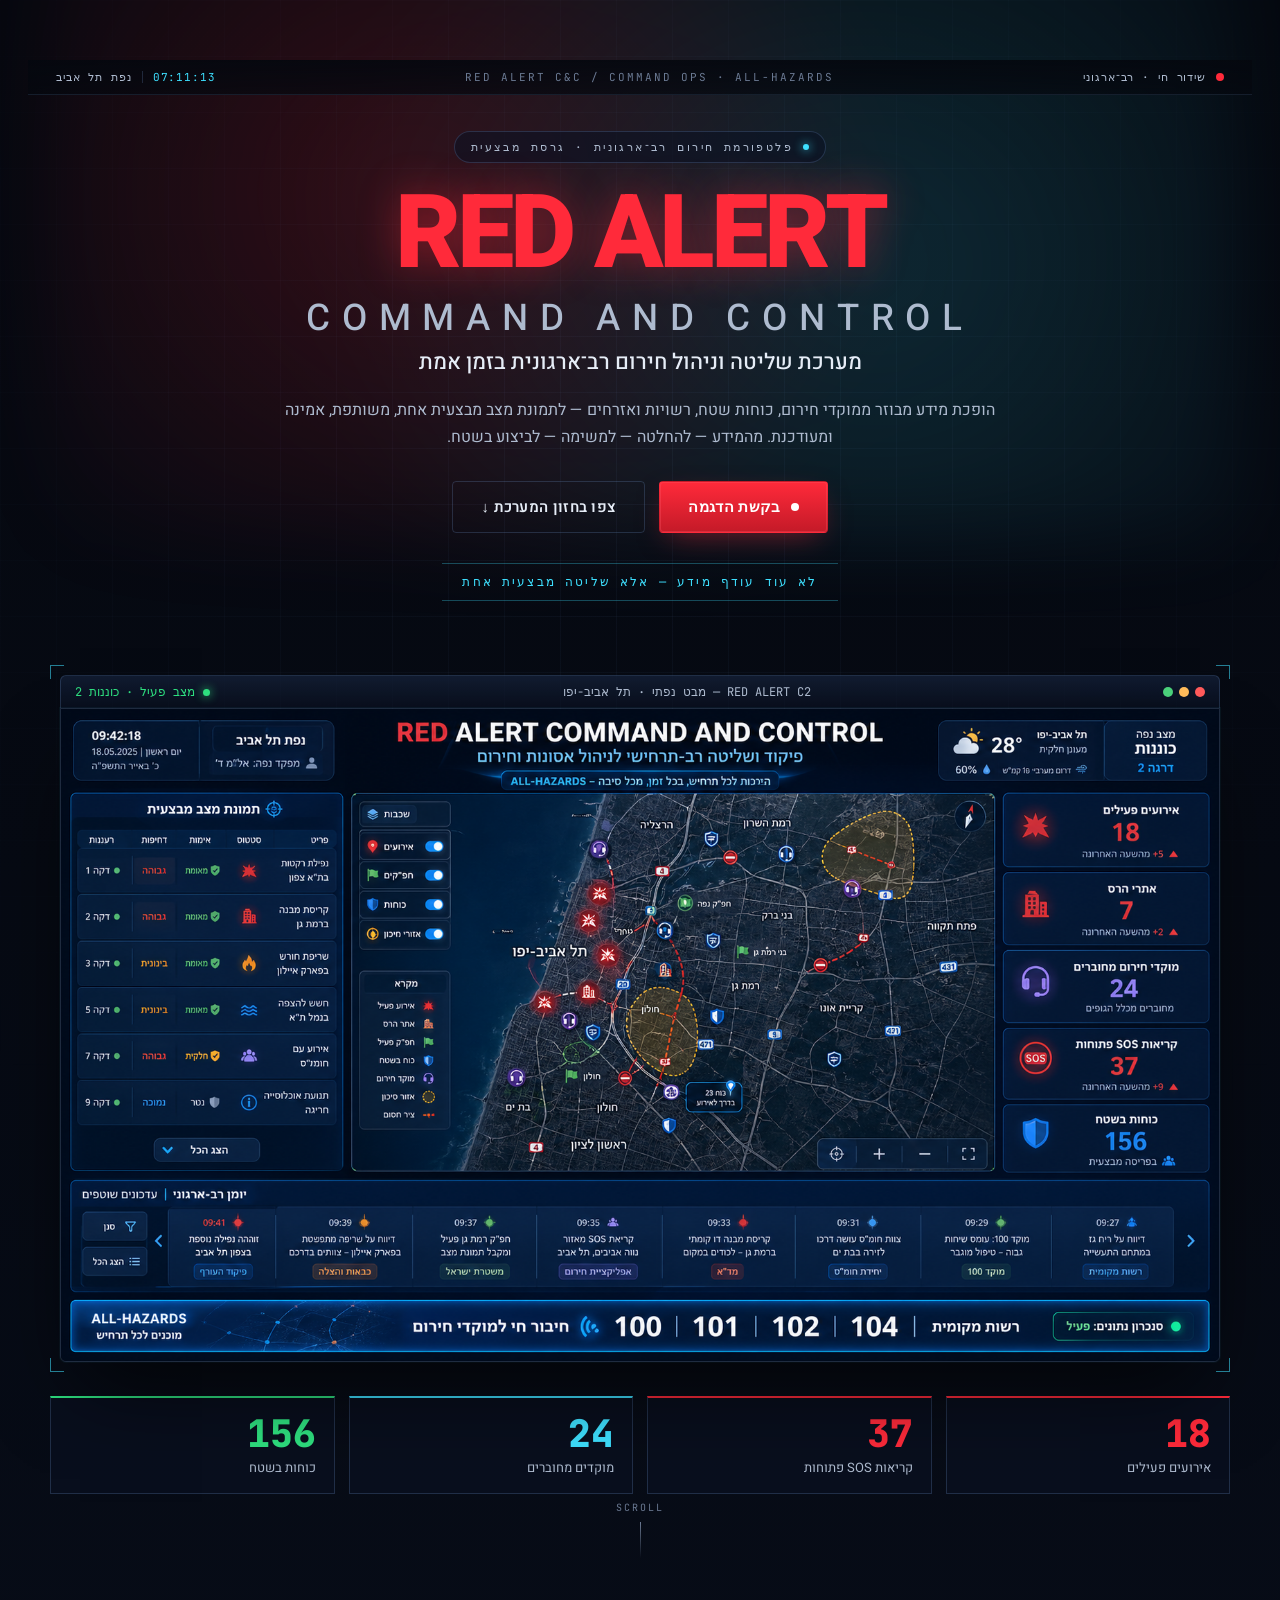
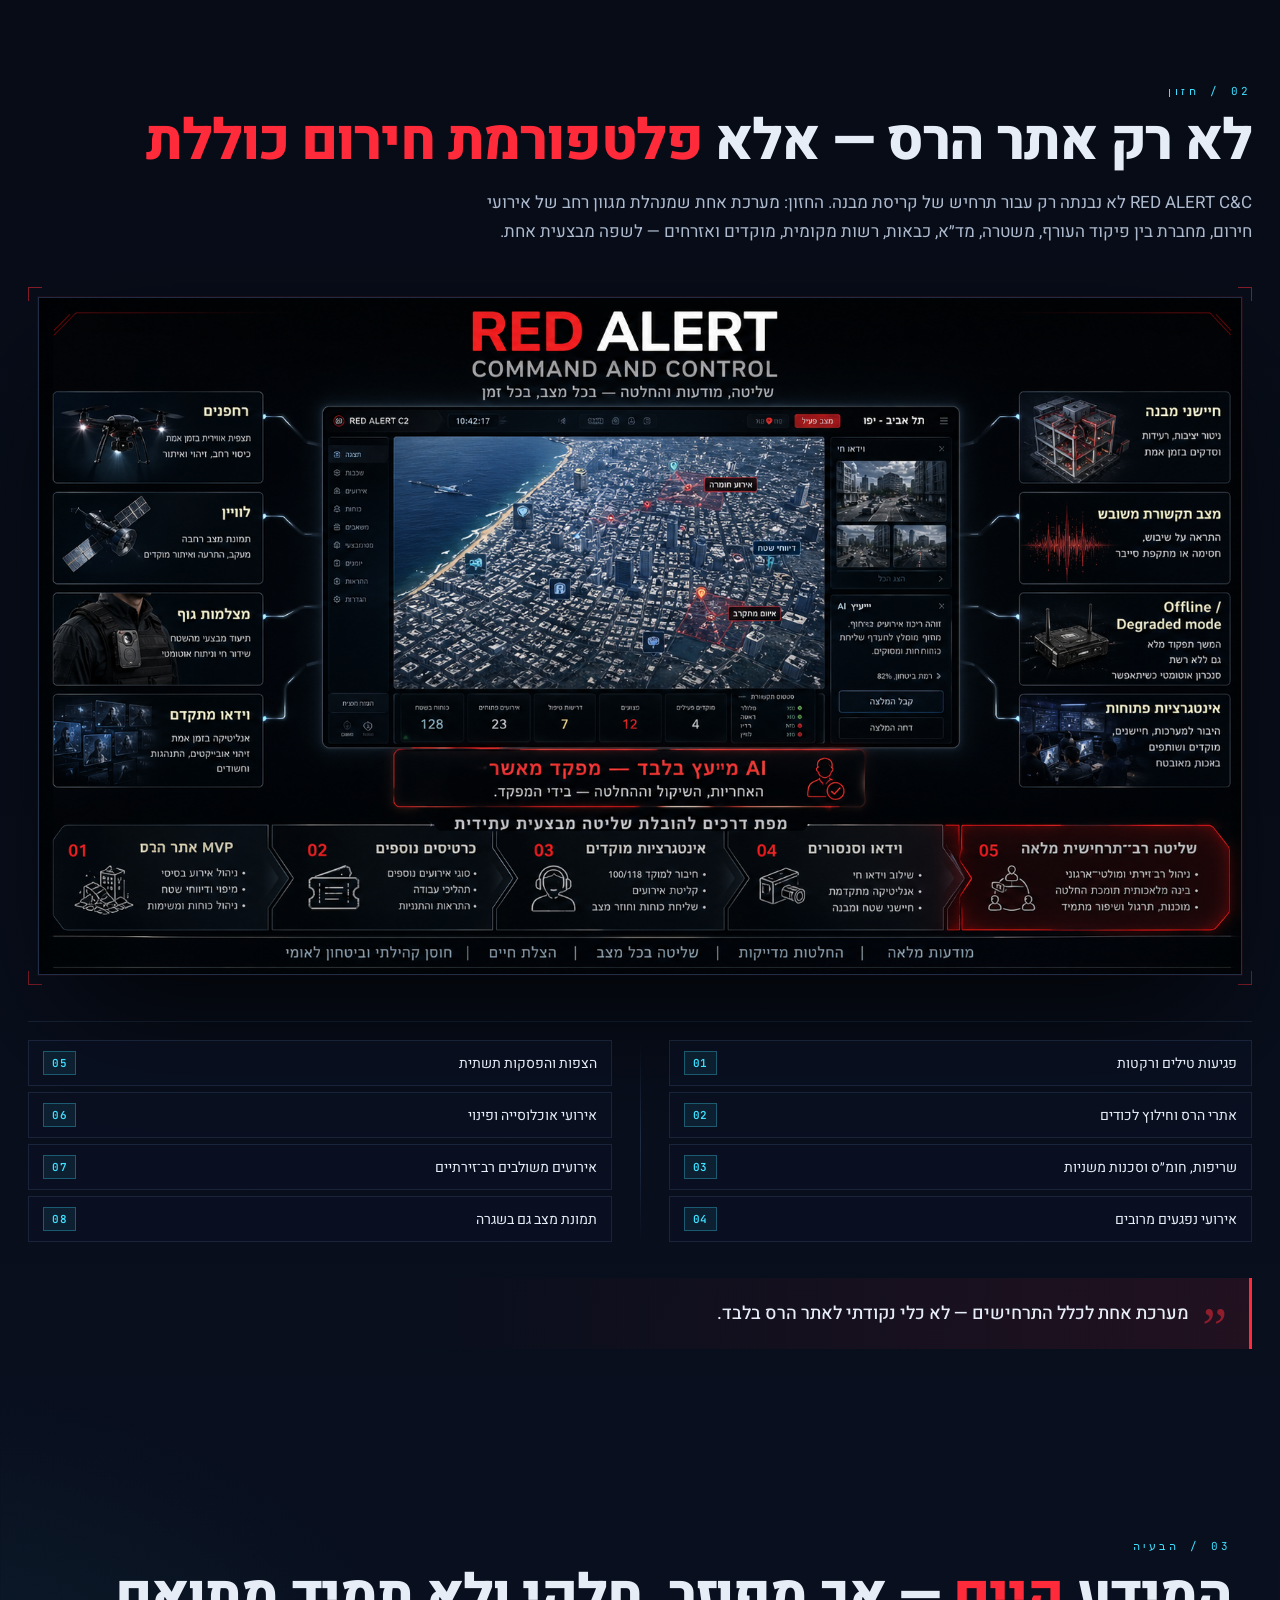
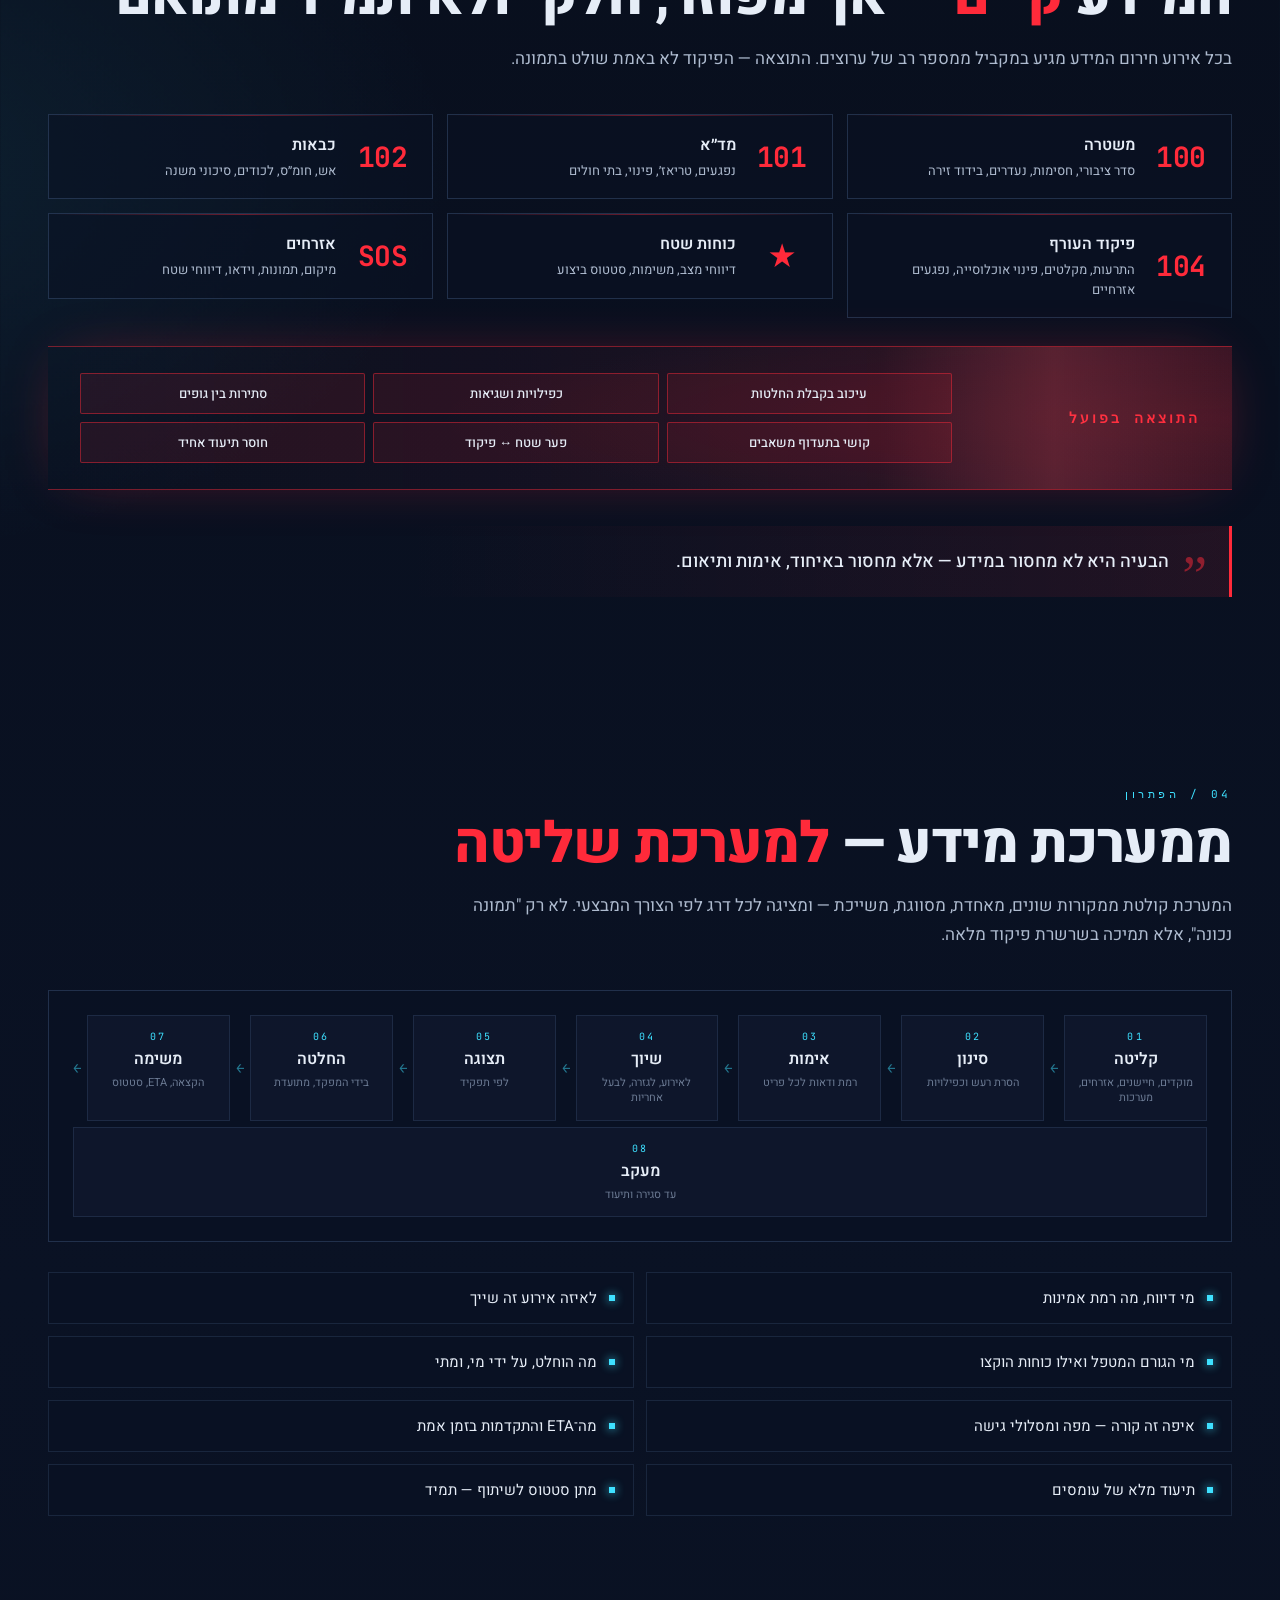
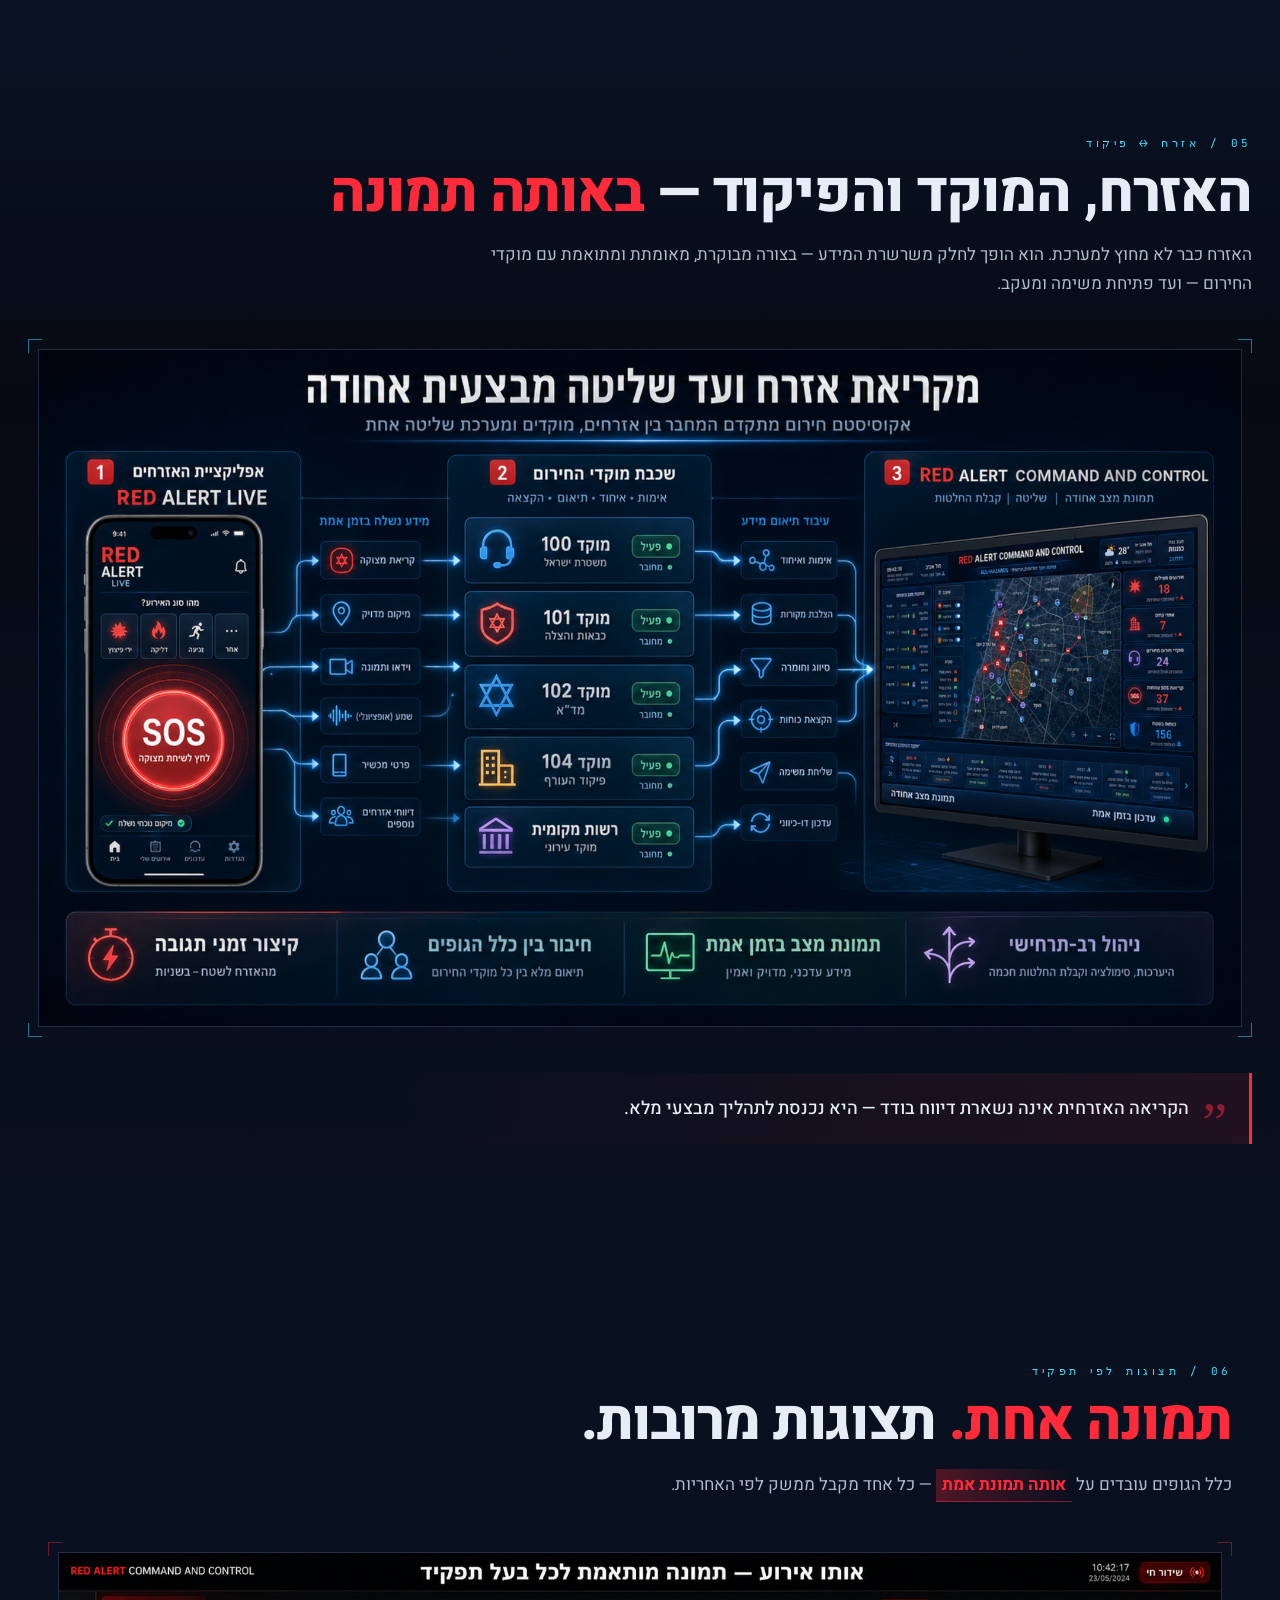
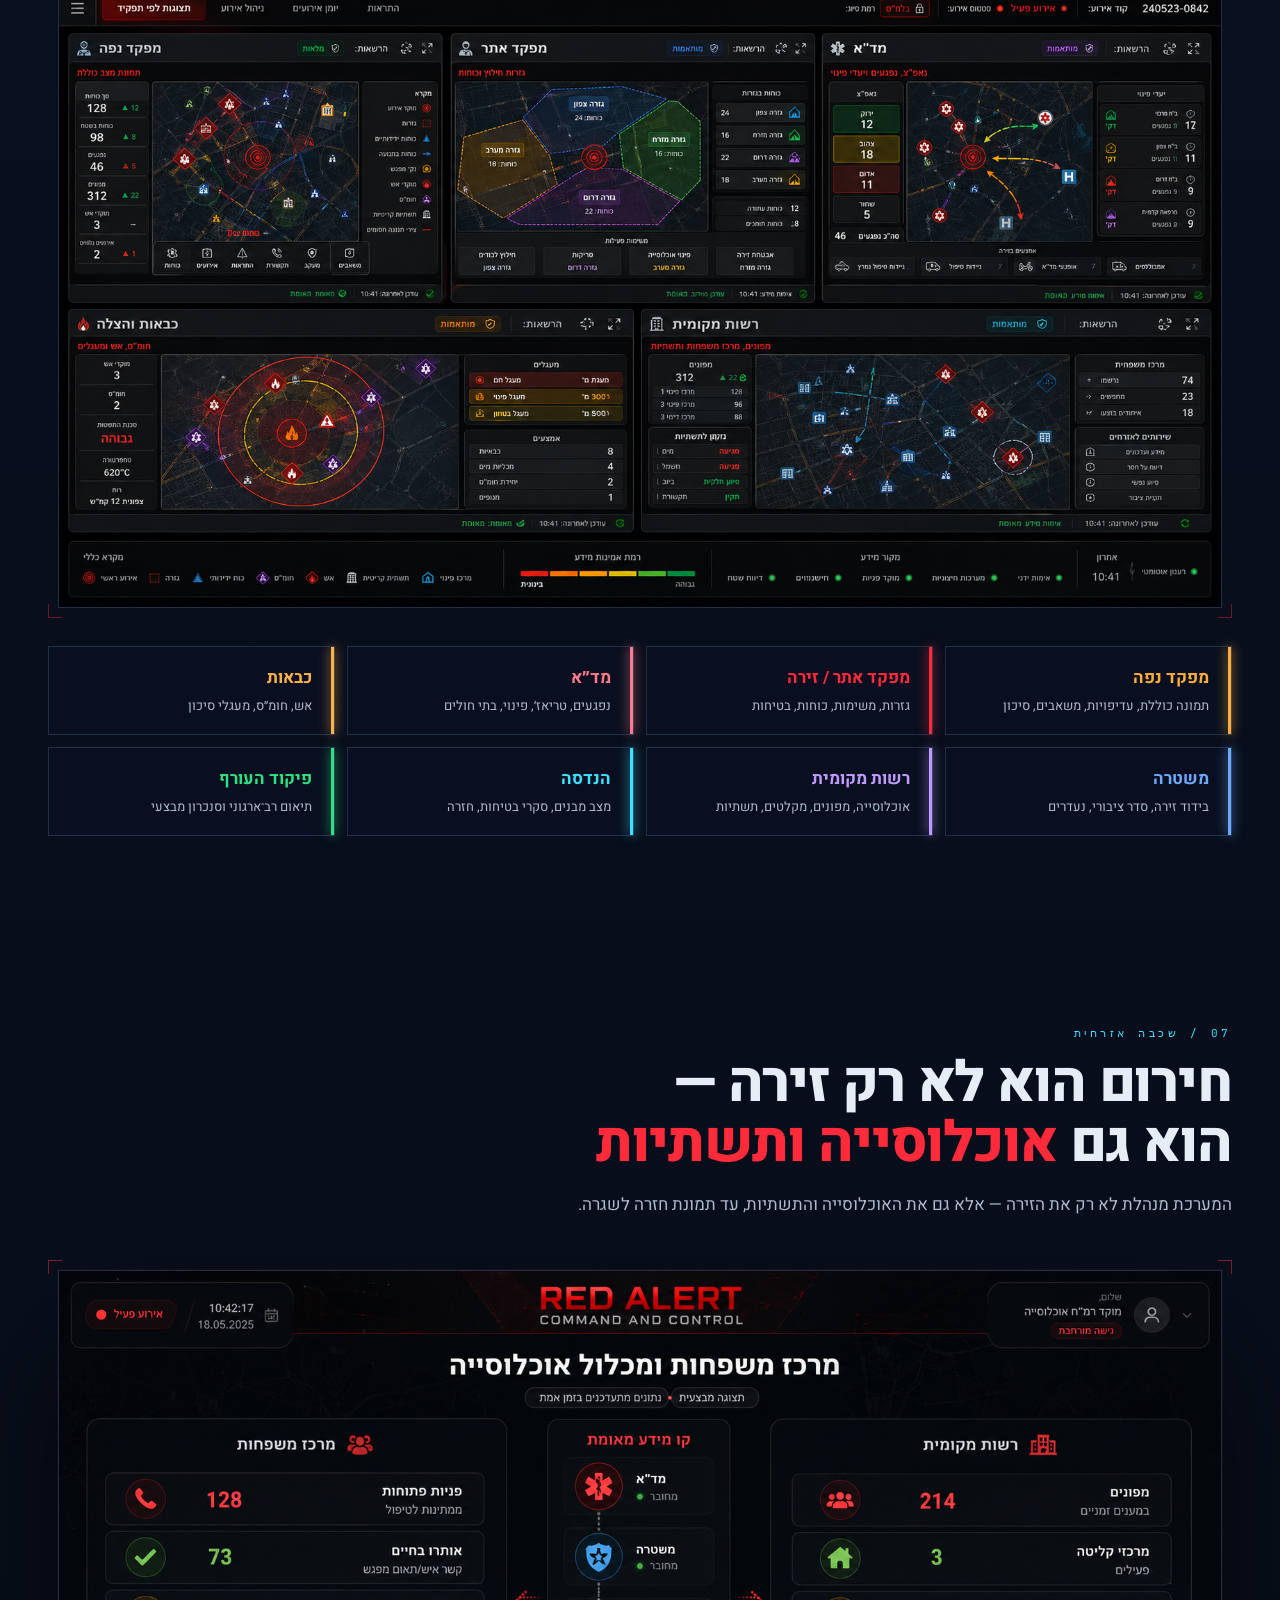
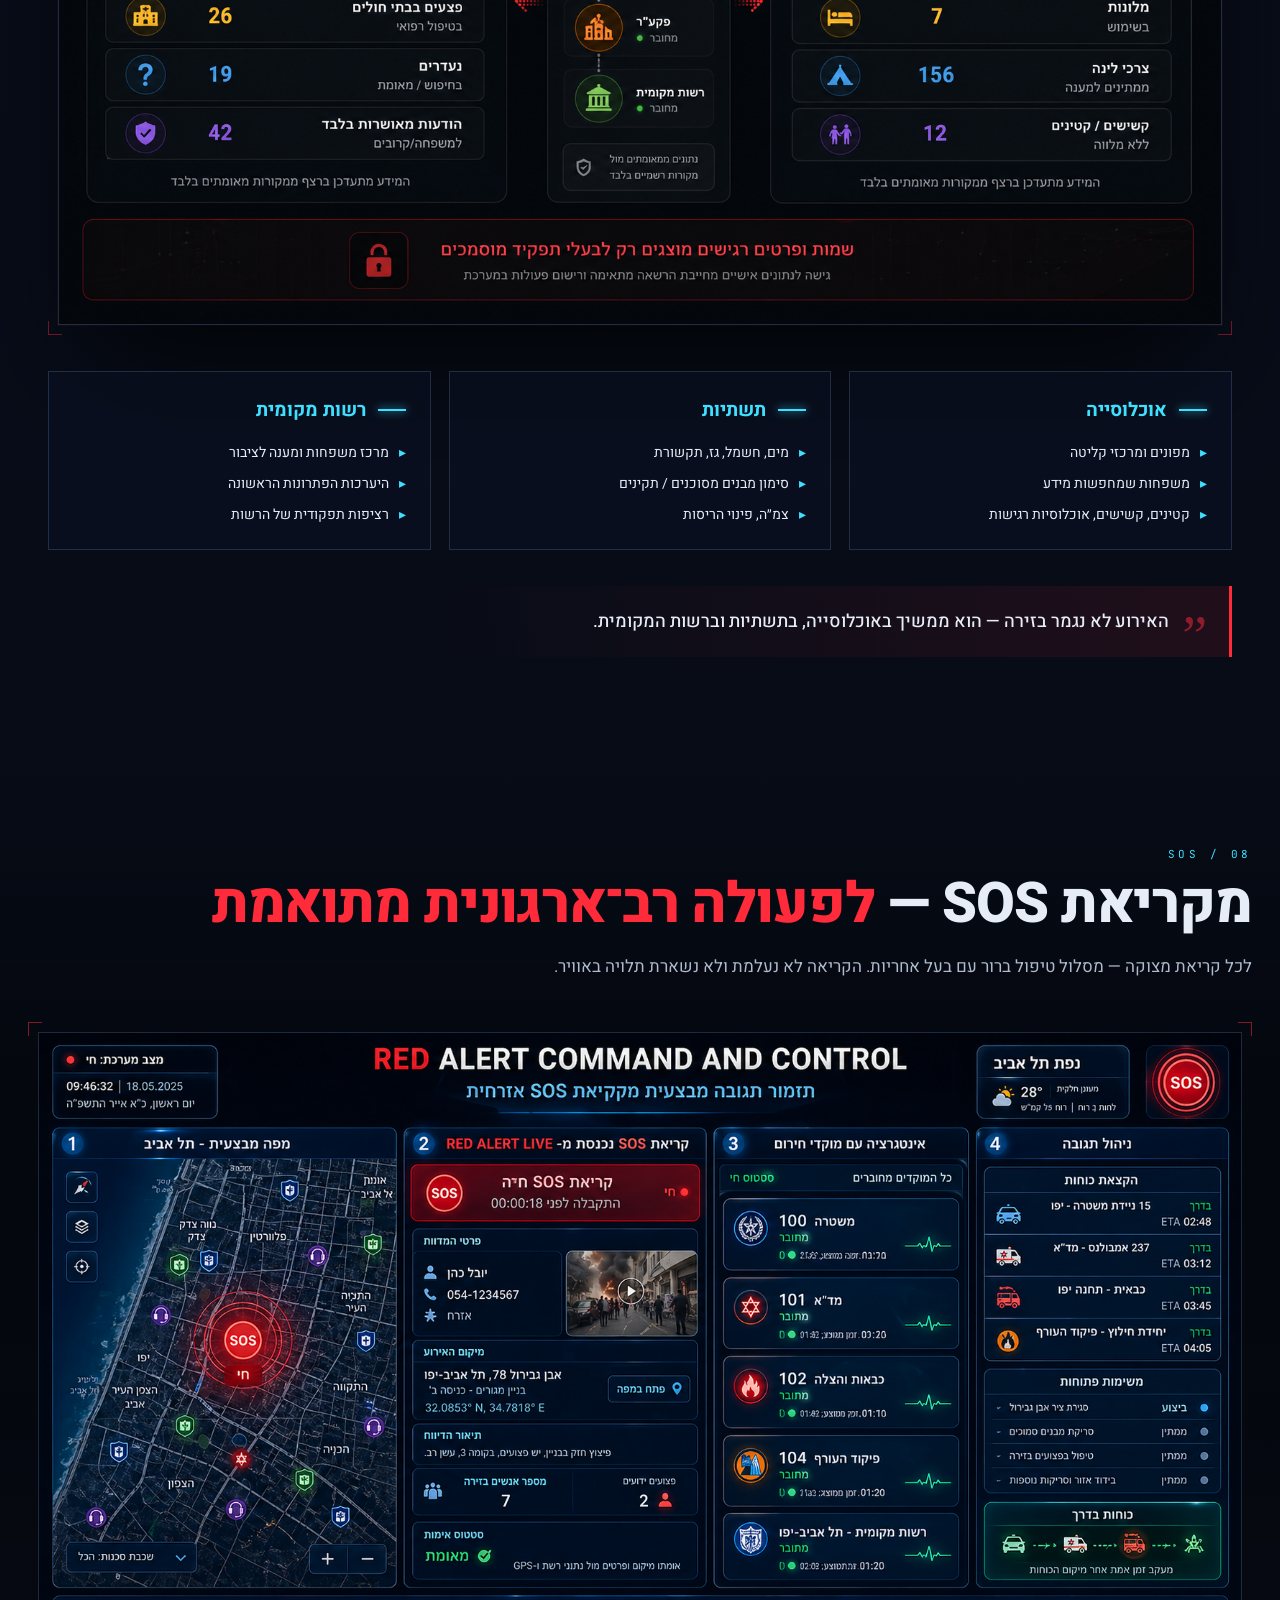
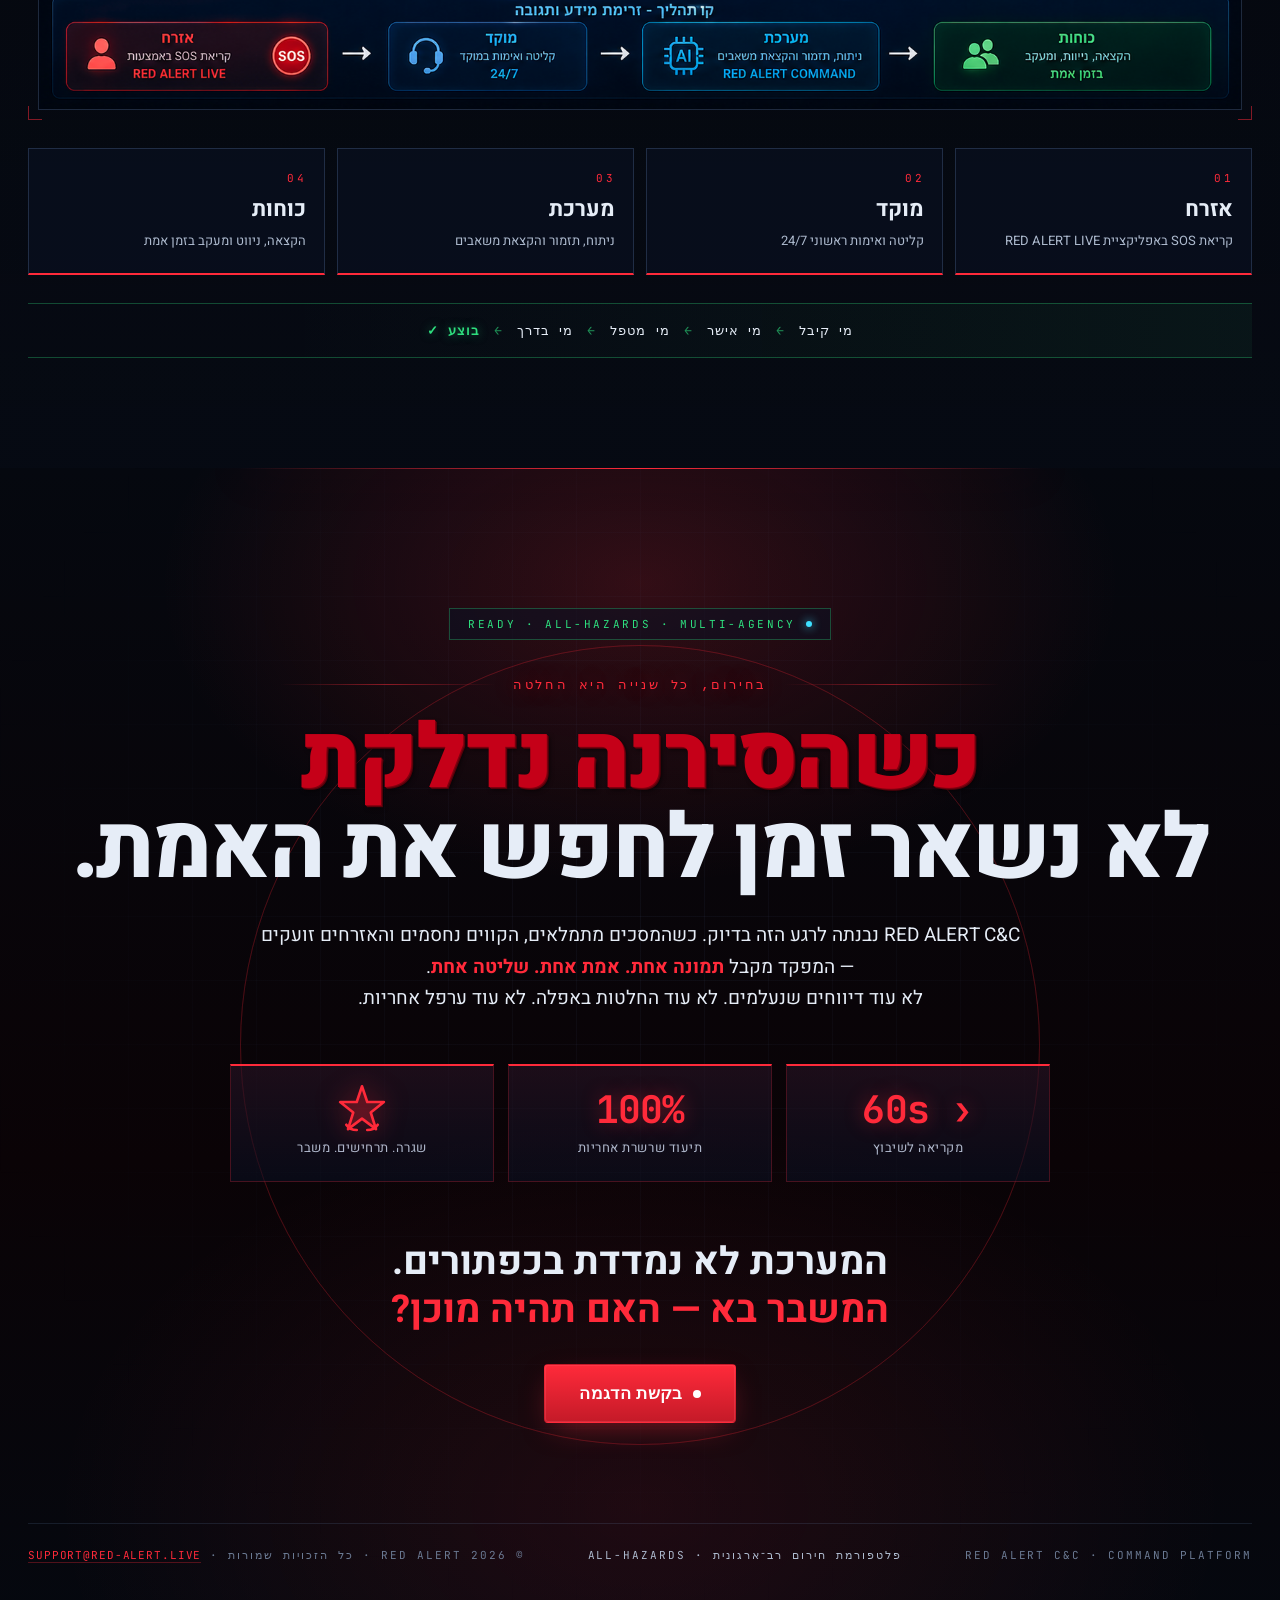
==== commit 76cf72f8: "Add reCAPTCHA v3 to beta_form and cnc_demo submissions The forms-service requires a recaptchaToken i" ====
--- a/red-alert-c2/index.html
+++ b/red-alert-c2/index.html
@@ -10,6 +10,7 @@
   <link href="https://fonts.googleapis.com/css2?family=Heebo:wght@300;400;500;600;700;800;900&family=JetBrains+Mono:wght@400;500;600&display=swap" rel="stylesheet"/>
 
   <link rel="stylesheet" href="styles.css"/>
+  <script src="https://www.google.com/recaptcha/api.js?render=6LeKyZwsAAAAAAbEGSU6yYKHJrqBxvcoz-xY8L_B" defer></script>
   <script src="app.js" defer></script>
 </head>
 
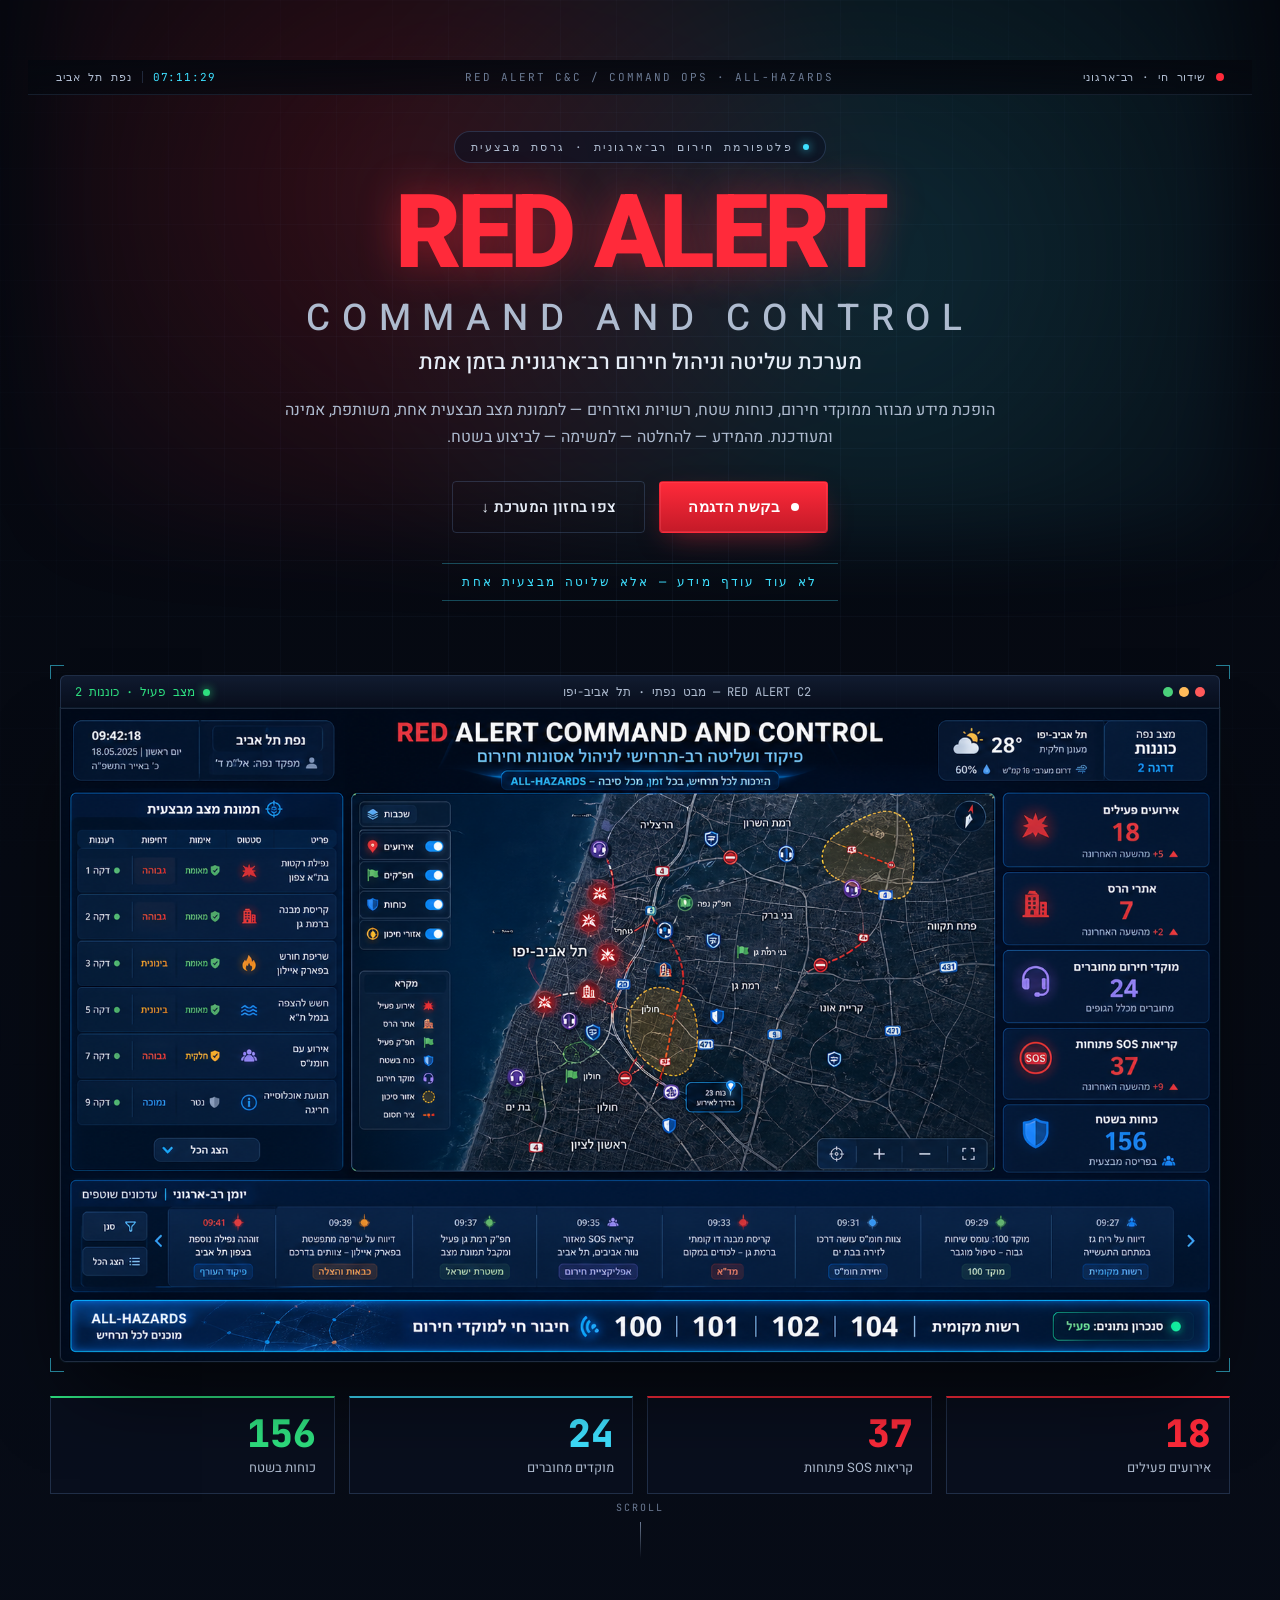
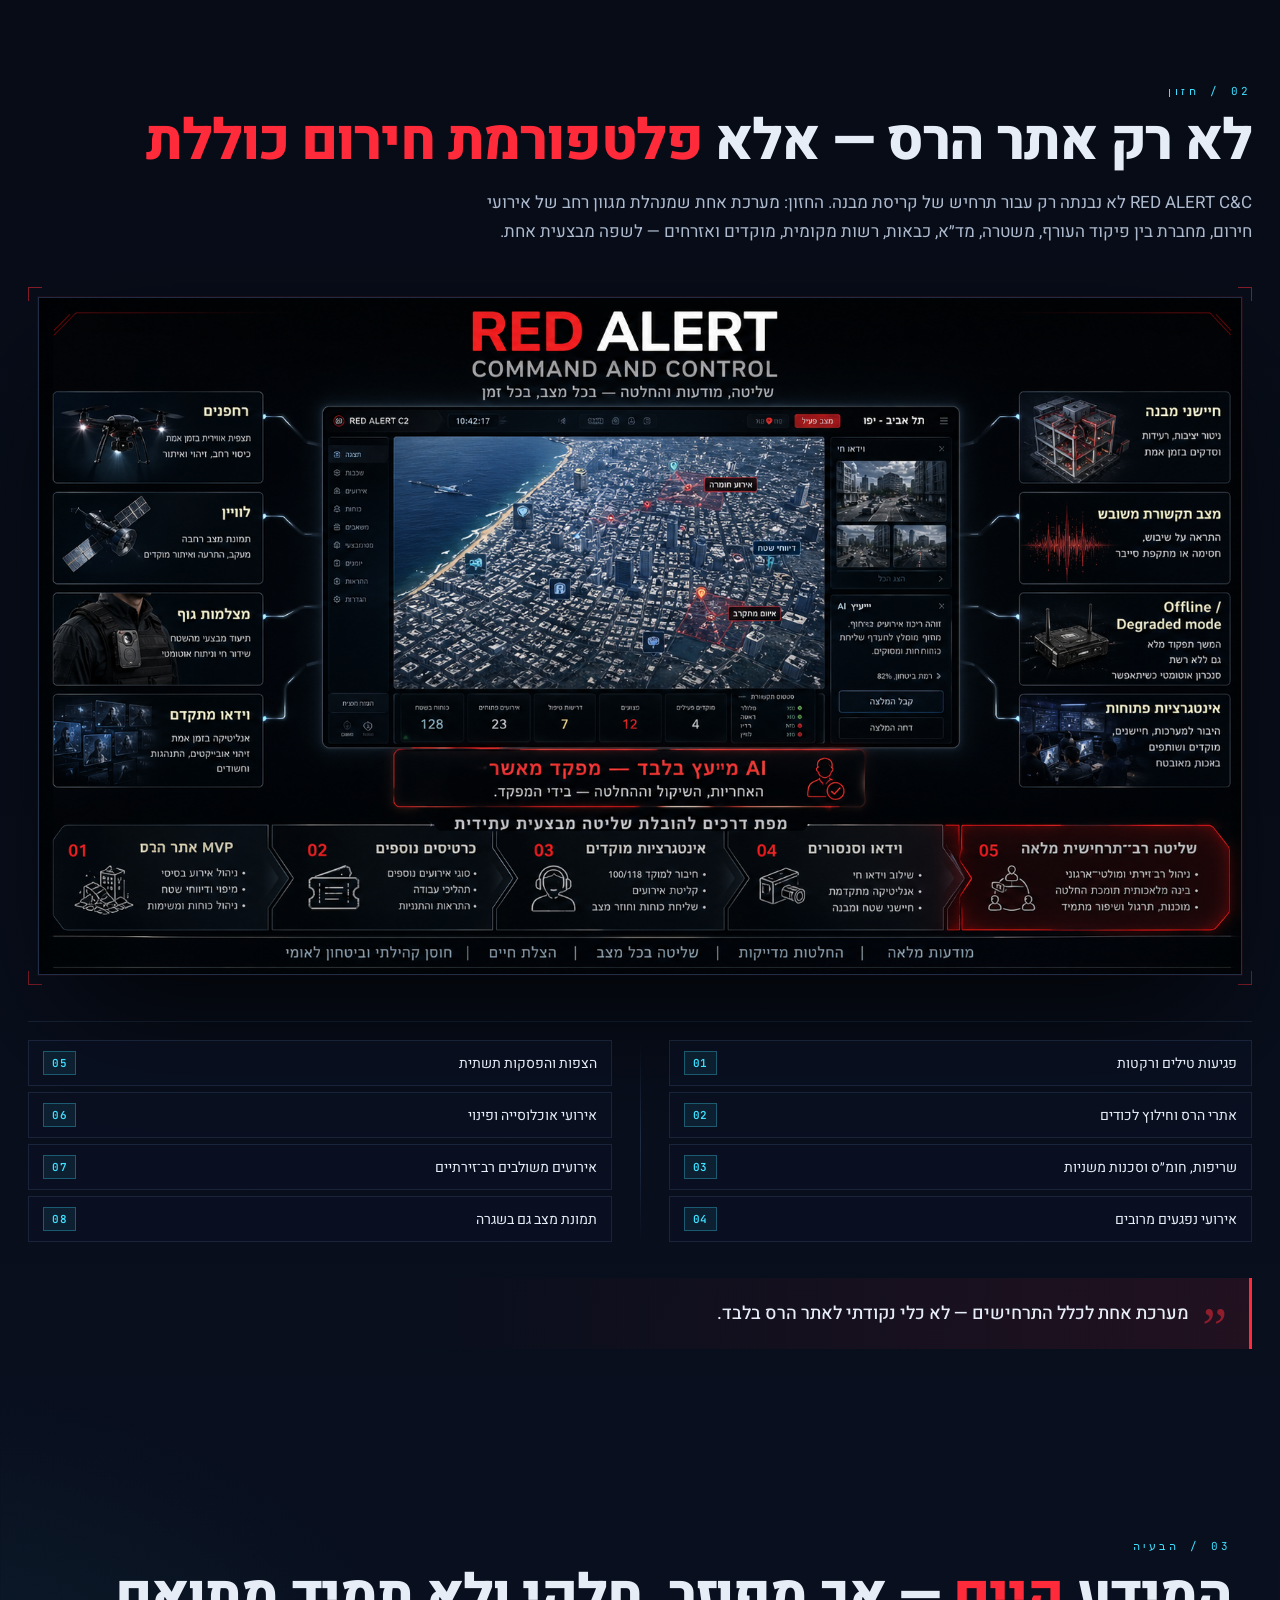
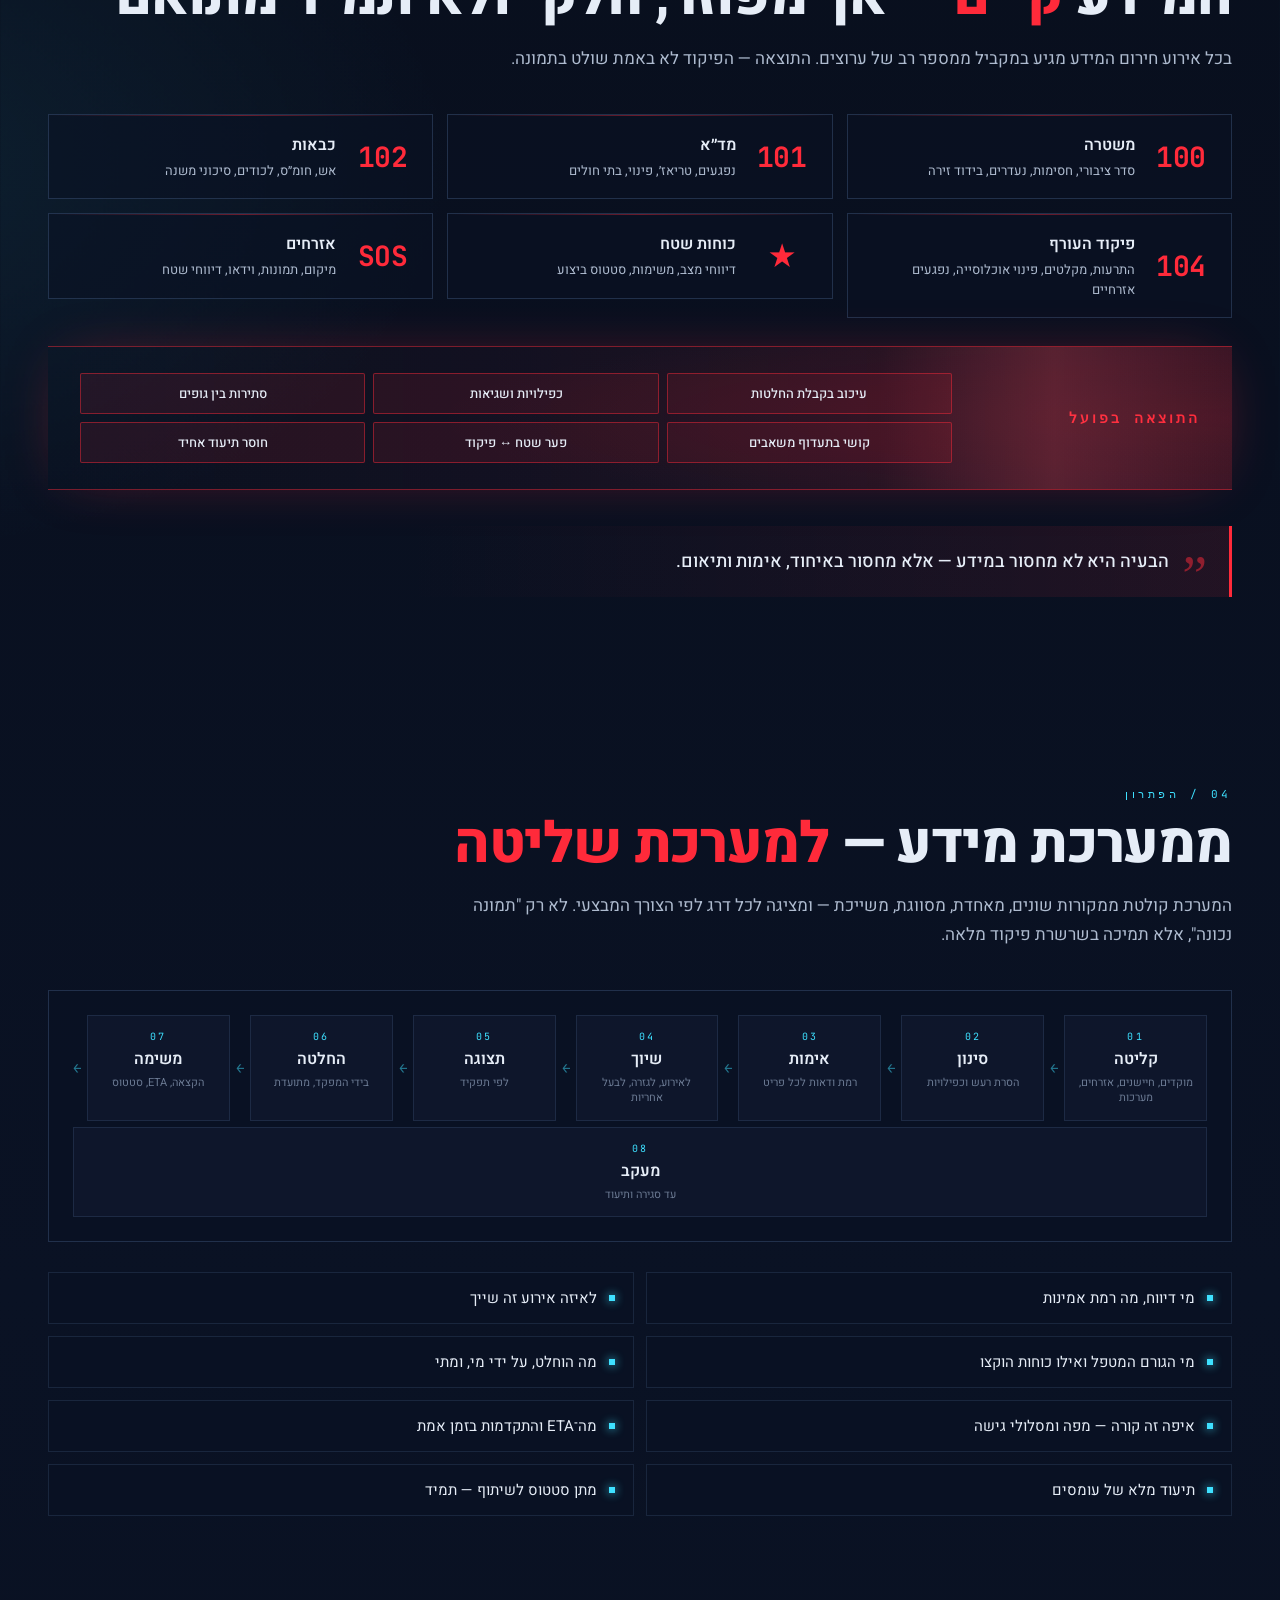
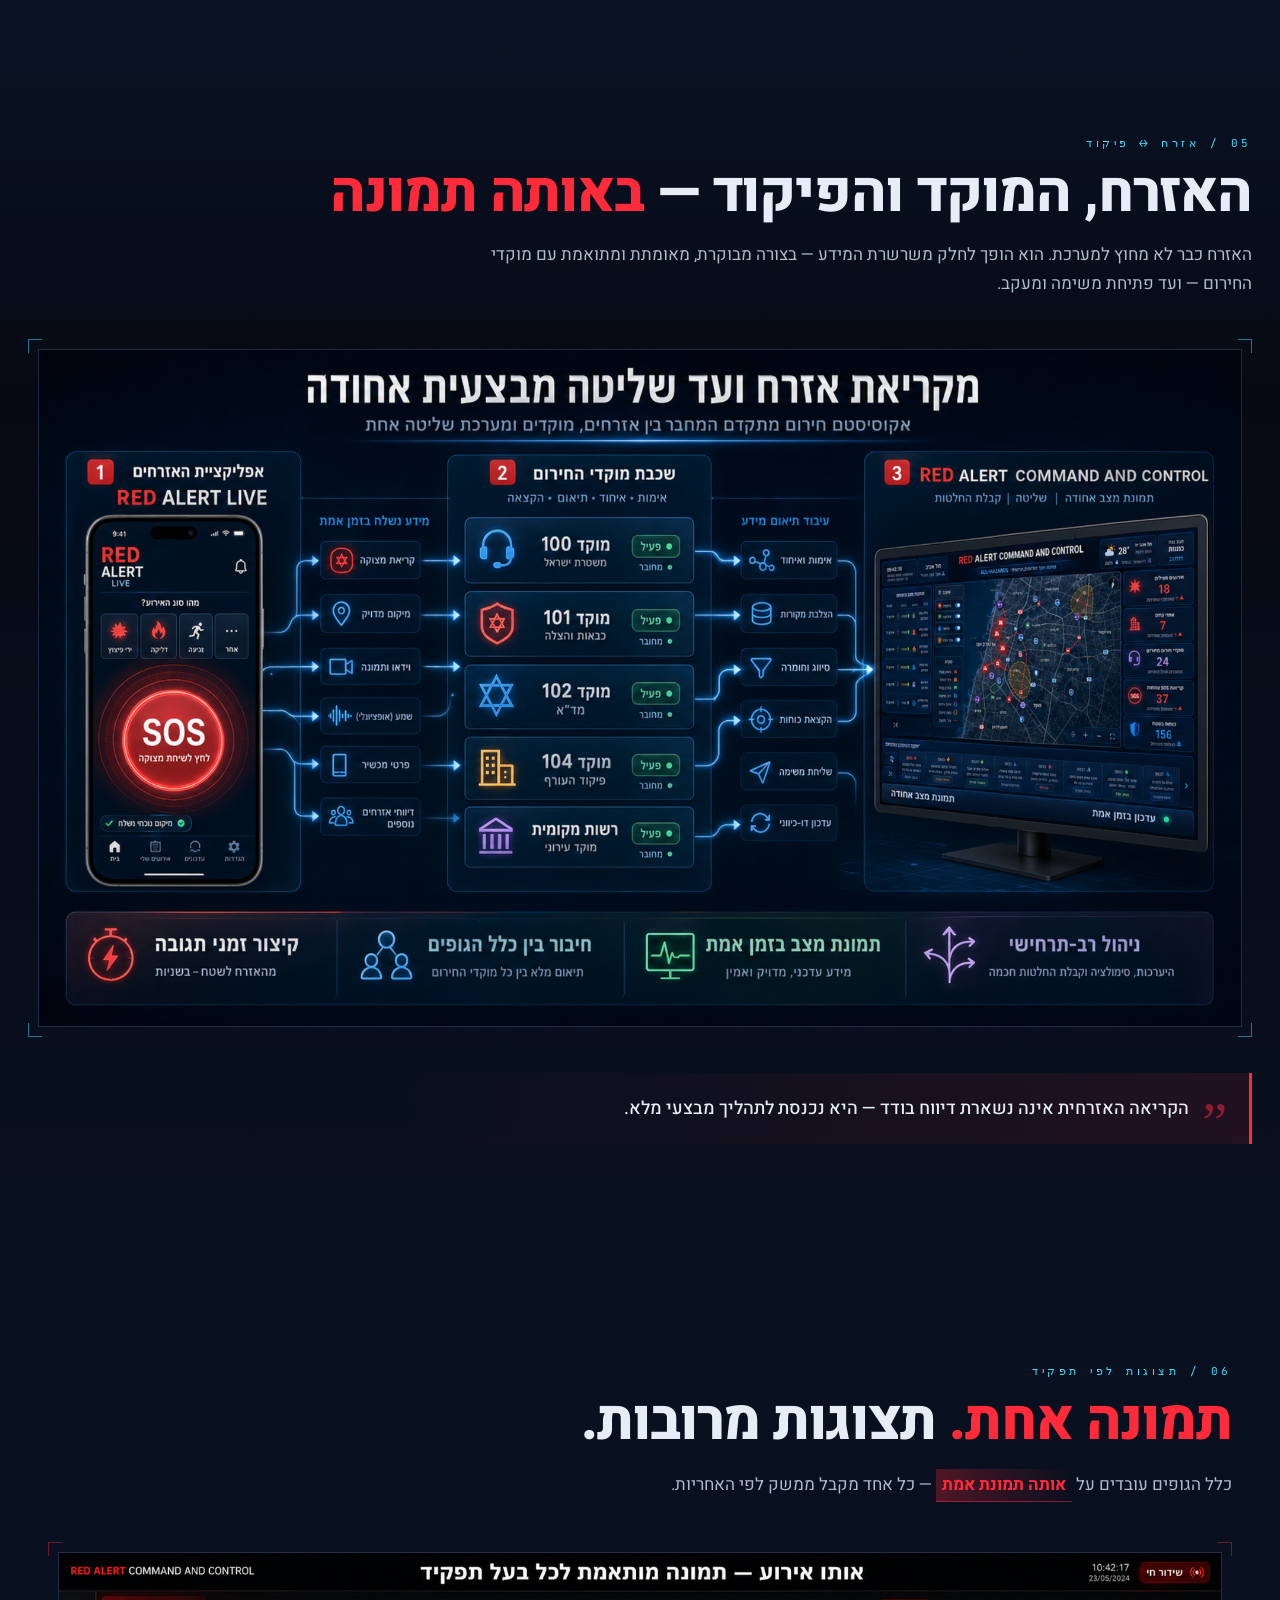
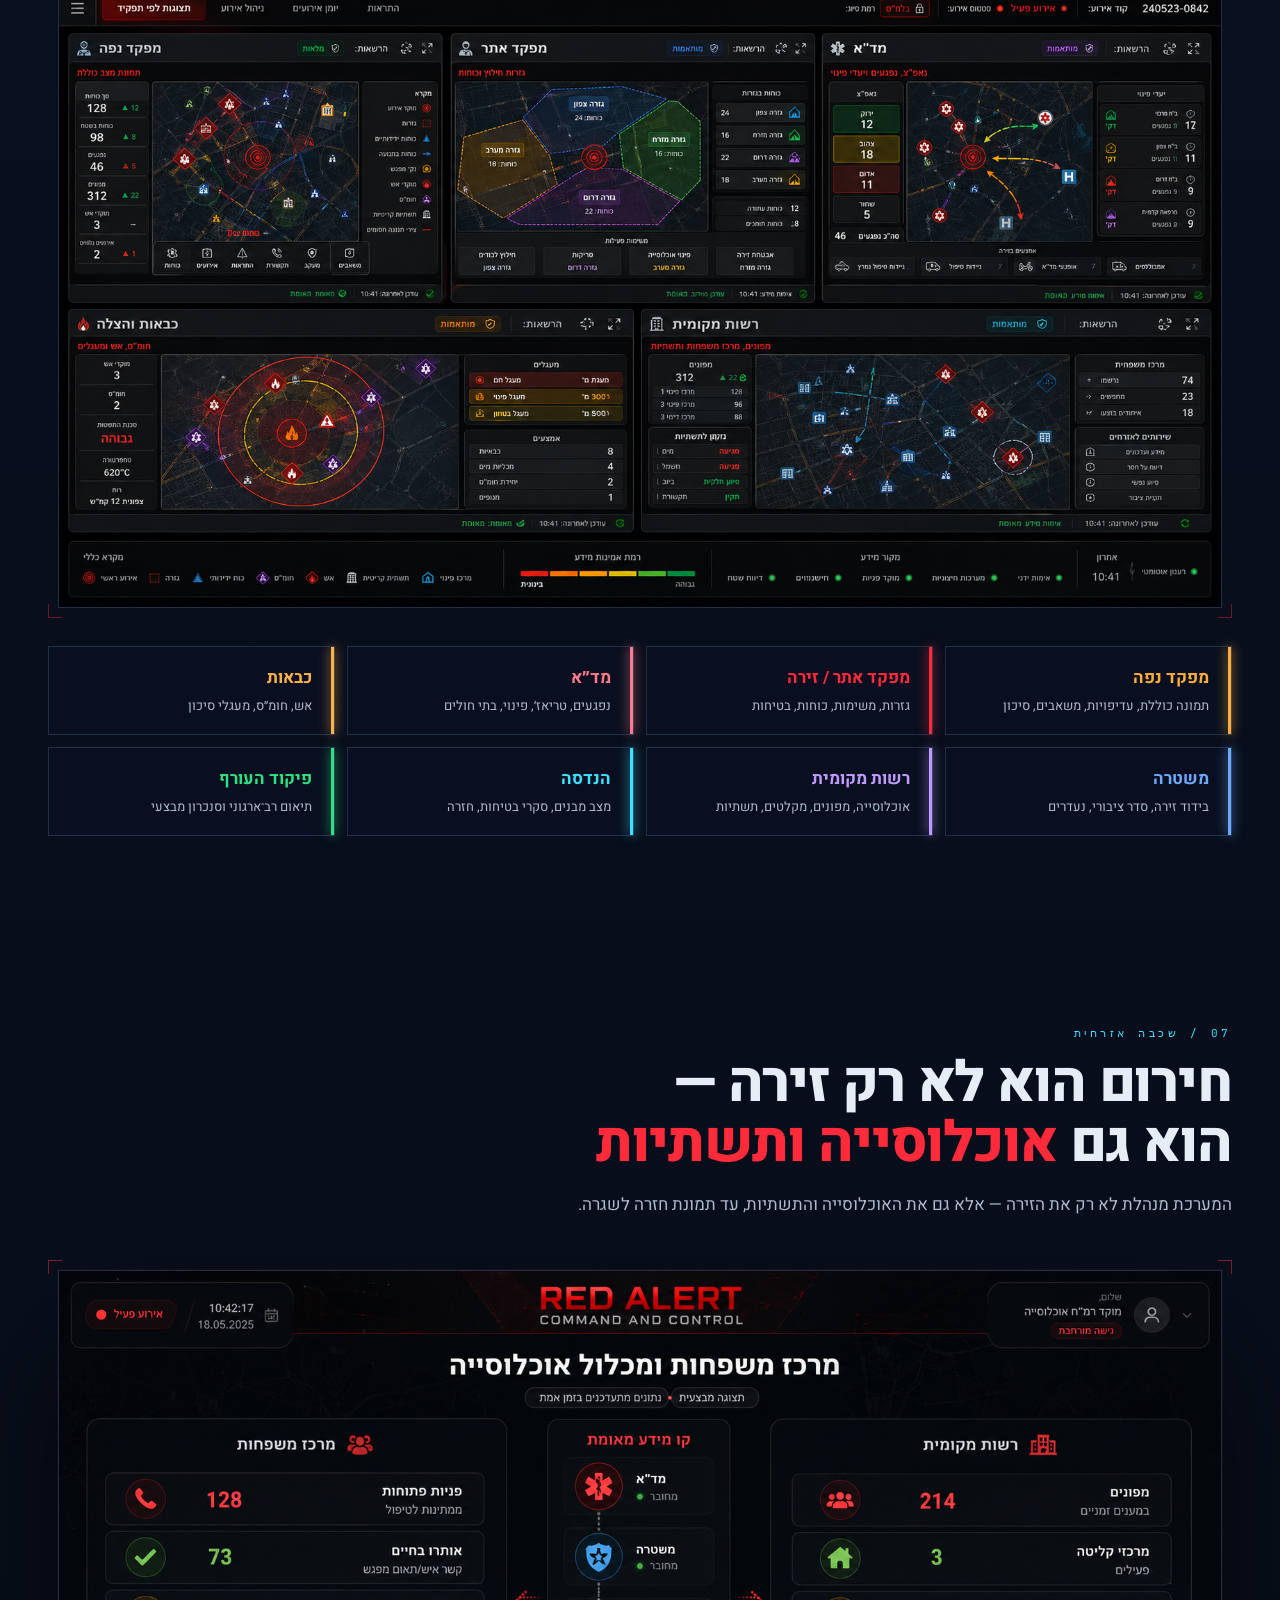
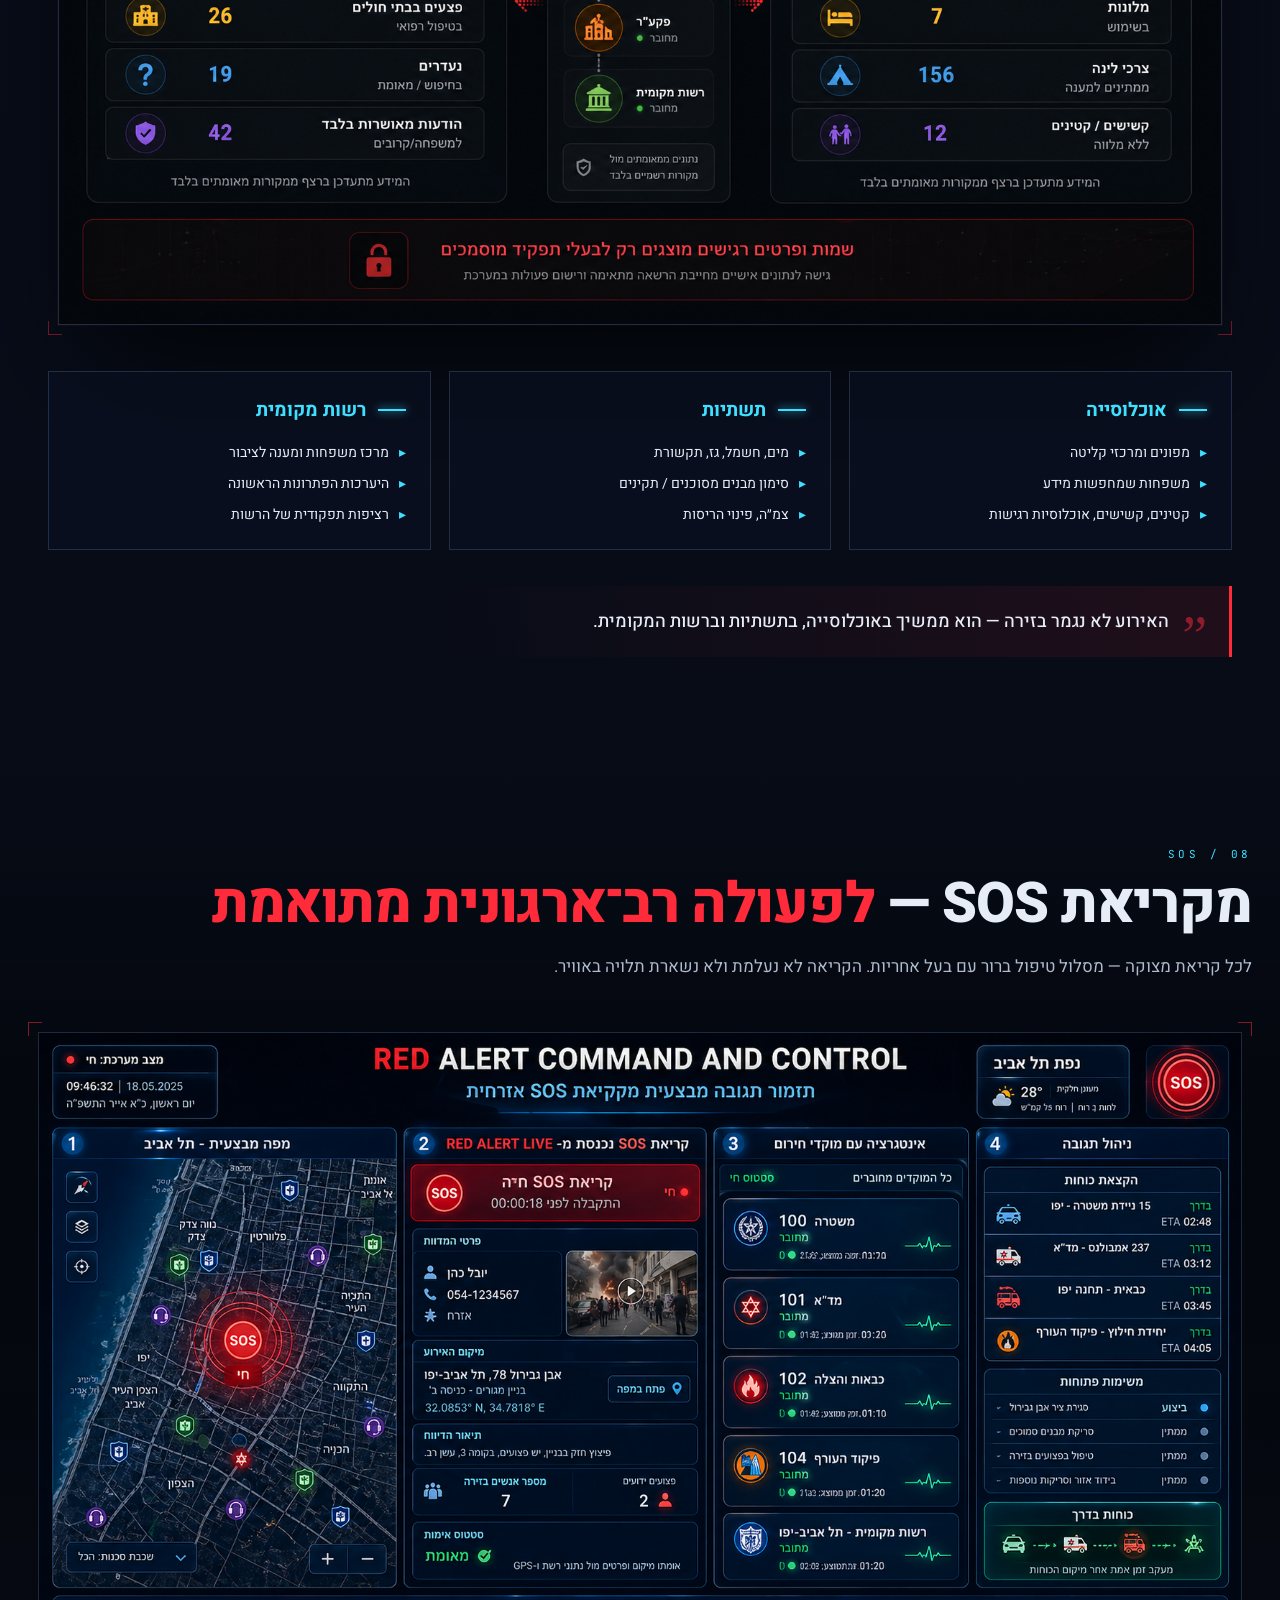
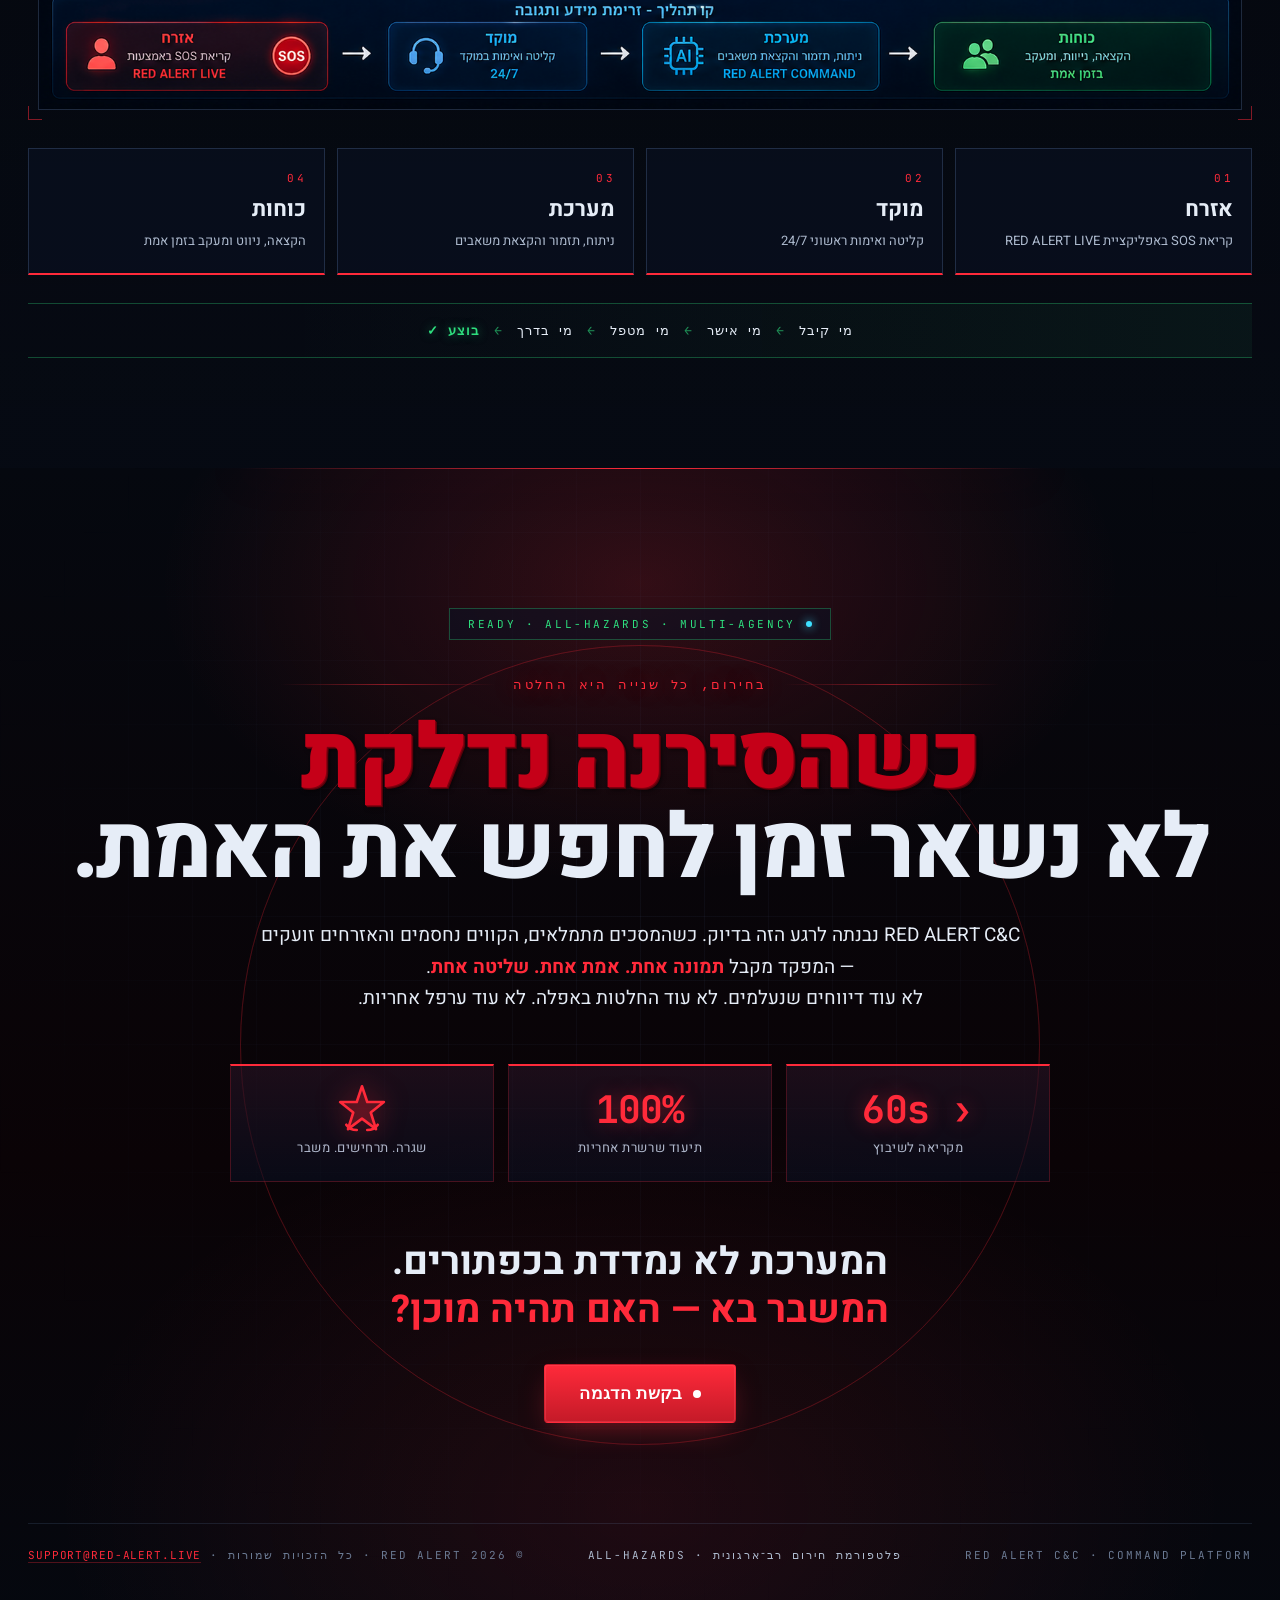
==== commit 284ebd51: "cnc: replace success toast with full-screen 5s green overlay After a successful demo-request submiss" ====
--- a/red-alert-c2/index.html
+++ b/red-alert-c2/index.html
@@ -549,5 +549,19 @@
     </div>
   </div>
 
+  <!-- Success Overlay (5s green confirmation) -->
+  <div class="success-overlay" id="success-overlay" role="status" aria-live="polite">
+    <div class="success-card">
+      <div class="success-check">
+        <svg viewBox="0 0 64 64" width="72" height="72" fill="none" stroke="currentColor" stroke-width="5" stroke-linecap="round" stroke-linejoin="round" aria-hidden="true">
+          <circle cx="32" cy="32" r="28" stroke-opacity="0.35"/>
+          <path d="M18 33 L28 43 L46 23"/>
+        </svg>
+      </div>
+      <div class="success-title">ההודעה נשלחה בהצלחה</div>
+      <div class="success-sub">תודה! נחזור אליכם בקרוב.</div>
+    </div>
+  </div>
+
 </body>
 </html>
--- a/red-alert-c2/styles.css
+++ b/red-alert-c2/styles.css
@@ -1173,3 +1173,98 @@
 .toast.error .toast-icon { background: rgba(255,42,58,0.15); color: var(--red); }
 .toast-title { font-weight: 700; font-size: 14px; }
 .toast-msg { font-size: 12.5px; color: var(--ink-2); margin-top: 2px; }
+
+/* Success Overlay (5s green confirmation) */
+.success-overlay {
+  position: fixed;
+  inset: 0;
+  z-index: 200;
+  display: none;
+  align-items: center;
+  justify-content: center;
+  padding: 24px;
+  background:
+    radial-gradient(800px 600px at 50% 50%, rgba(46,224,127,0.35), transparent 60%),
+    radial-gradient(1200px 800px at 50% 50%, rgba(46,224,127,0.18), transparent 70%),
+    rgba(2, 12, 8, 0.85);
+  backdrop-filter: blur(10px);
+  -webkit-backdrop-filter: blur(10px);
+  opacity: 0;
+  transition: opacity 280ms ease;
+  cursor: pointer;
+}
+.success-overlay.show {
+  display: flex;
+  opacity: 1;
+  animation: success-flash 5s ease-out forwards;
+}
+@keyframes success-flash {
+  0%   { background-color: rgba(46,224,127,0.55); }
+  10%  { background-color: rgba(2,12,8,0.85); }
+  100% { background-color: rgba(2,12,8,0.85); }
+}
+
+.success-card {
+  text-align: center;
+  padding: 44px 56px;
+  background: linear-gradient(180deg, rgba(8, 22, 16, 0.95), rgba(2, 12, 8, 0.98));
+  border: 1px solid rgba(46,224,127,0.55);
+  border-top: 2px solid var(--green);
+  box-shadow:
+    0 0 0 1px rgba(46,224,127,0.18) inset,
+    0 0 80px rgba(46,224,127,0.45),
+    0 30px 90px rgba(0,0,0,0.7);
+  max-width: 460px;
+  width: 100%;
+  animation: success-pop 600ms cubic-bezier(.2,.7,.2,1.1) both;
+}
+@keyframes success-pop {
+  0%   { transform: scale(0.85); opacity: 0; }
+  60%  { transform: scale(1.03); opacity: 1; }
+  100% { transform: scale(1); opacity: 1; }
+}
+
+.success-check {
+  display: inline-flex;
+  align-items: center;
+  justify-content: center;
+  width: 96px;
+  height: 96px;
+  border-radius: 50%;
+  background: rgba(46,224,127,0.12);
+  border: 2px solid var(--green);
+  color: var(--green);
+  margin-bottom: 18px;
+  filter: drop-shadow(0 0 18px rgba(46,224,127,0.7));
+  animation: success-pulse 1.4s ease-in-out infinite;
+}
+@keyframes success-pulse {
+  0%, 100% {
+    box-shadow: 0 0 0 0 rgba(46,224,127,0.45);
+    transform: scale(1);
+  }
+  50% {
+    box-shadow: 0 0 0 18px rgba(46,224,127,0);
+    transform: scale(1.05);
+  }
+}
+
+.success-title {
+  font-size: 26px;
+  font-weight: 800;
+  color: #fff;
+  margin-bottom: 8px;
+  letter-spacing: -0.01em;
+  text-shadow: 0 0 24px rgba(46,224,127,0.55);
+}
+.success-sub {
+  font-size: 15px;
+  color: rgba(214, 244, 224, 0.85);
+  line-height: 1.5;
+}
+
+@media (prefers-reduced-motion: reduce) {
+  .success-overlay.show, .success-card, .success-check {
+    animation: none !important;
+  }
+}
